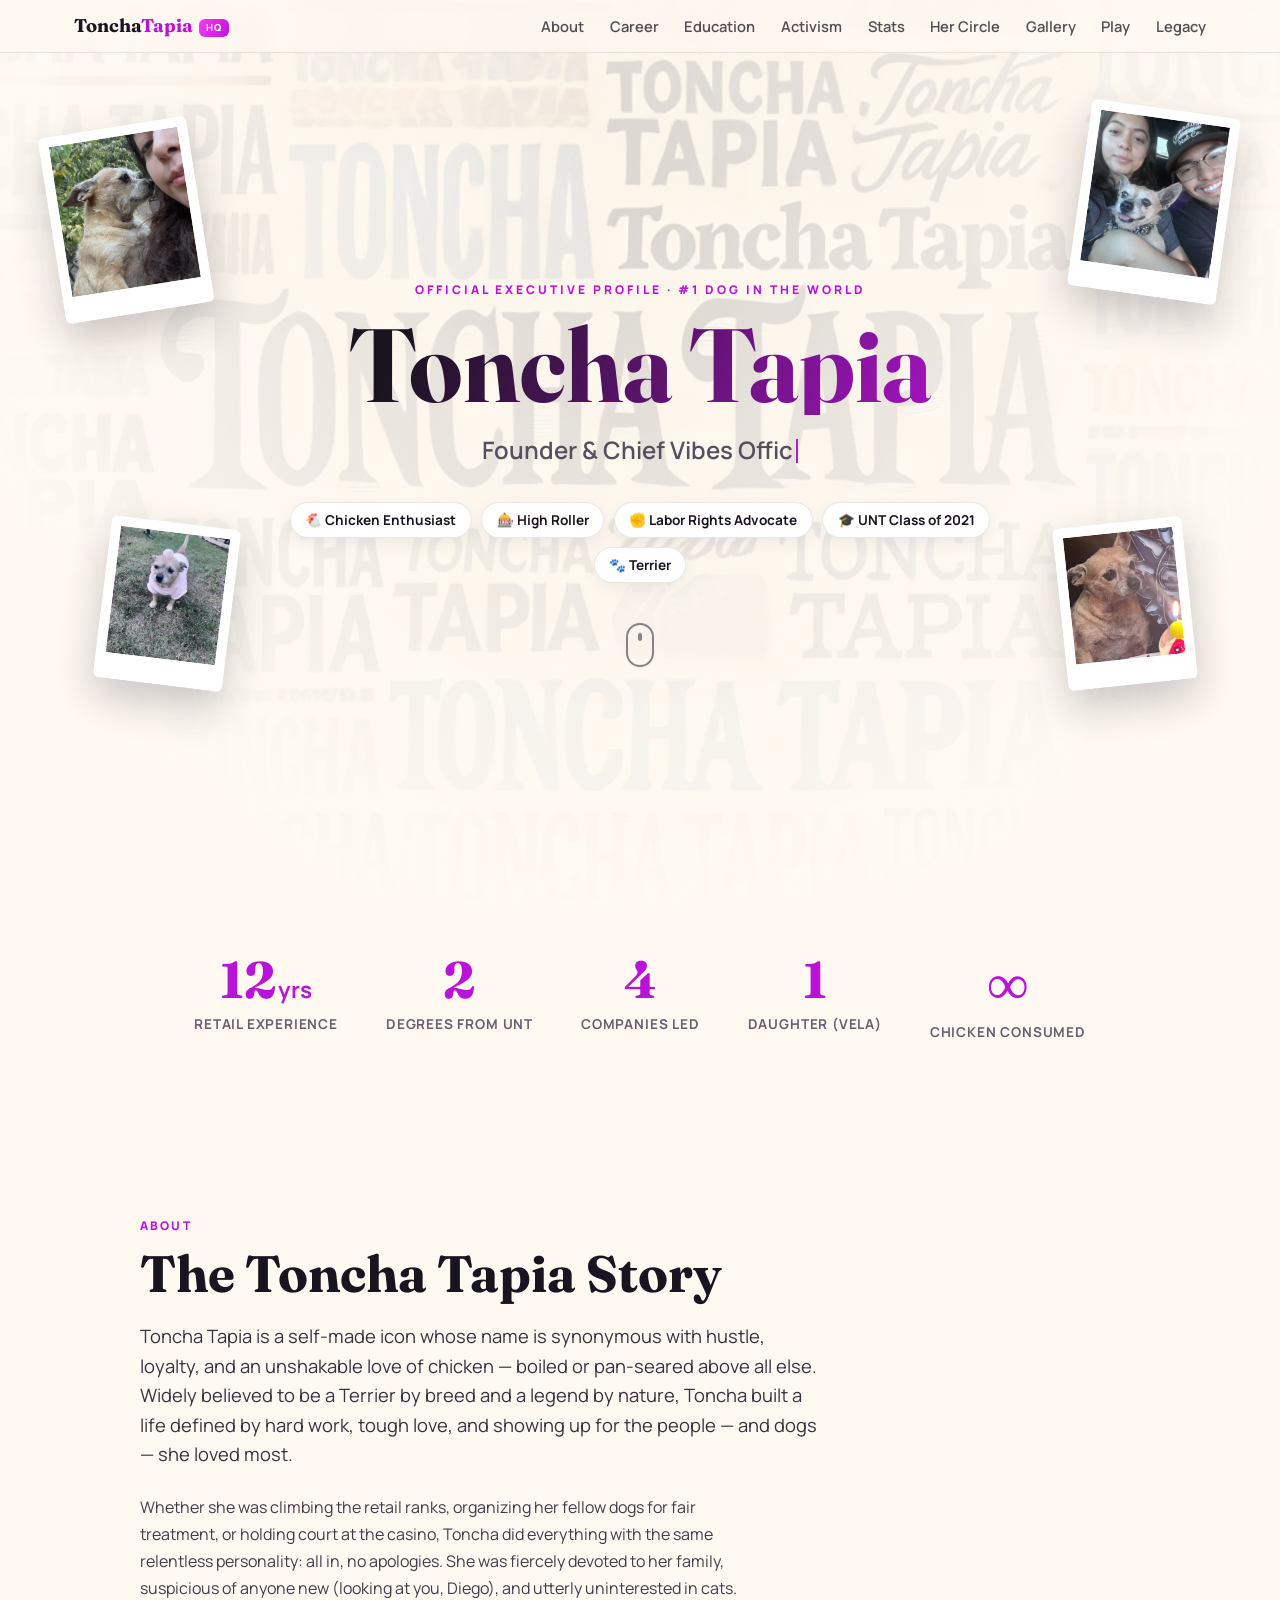
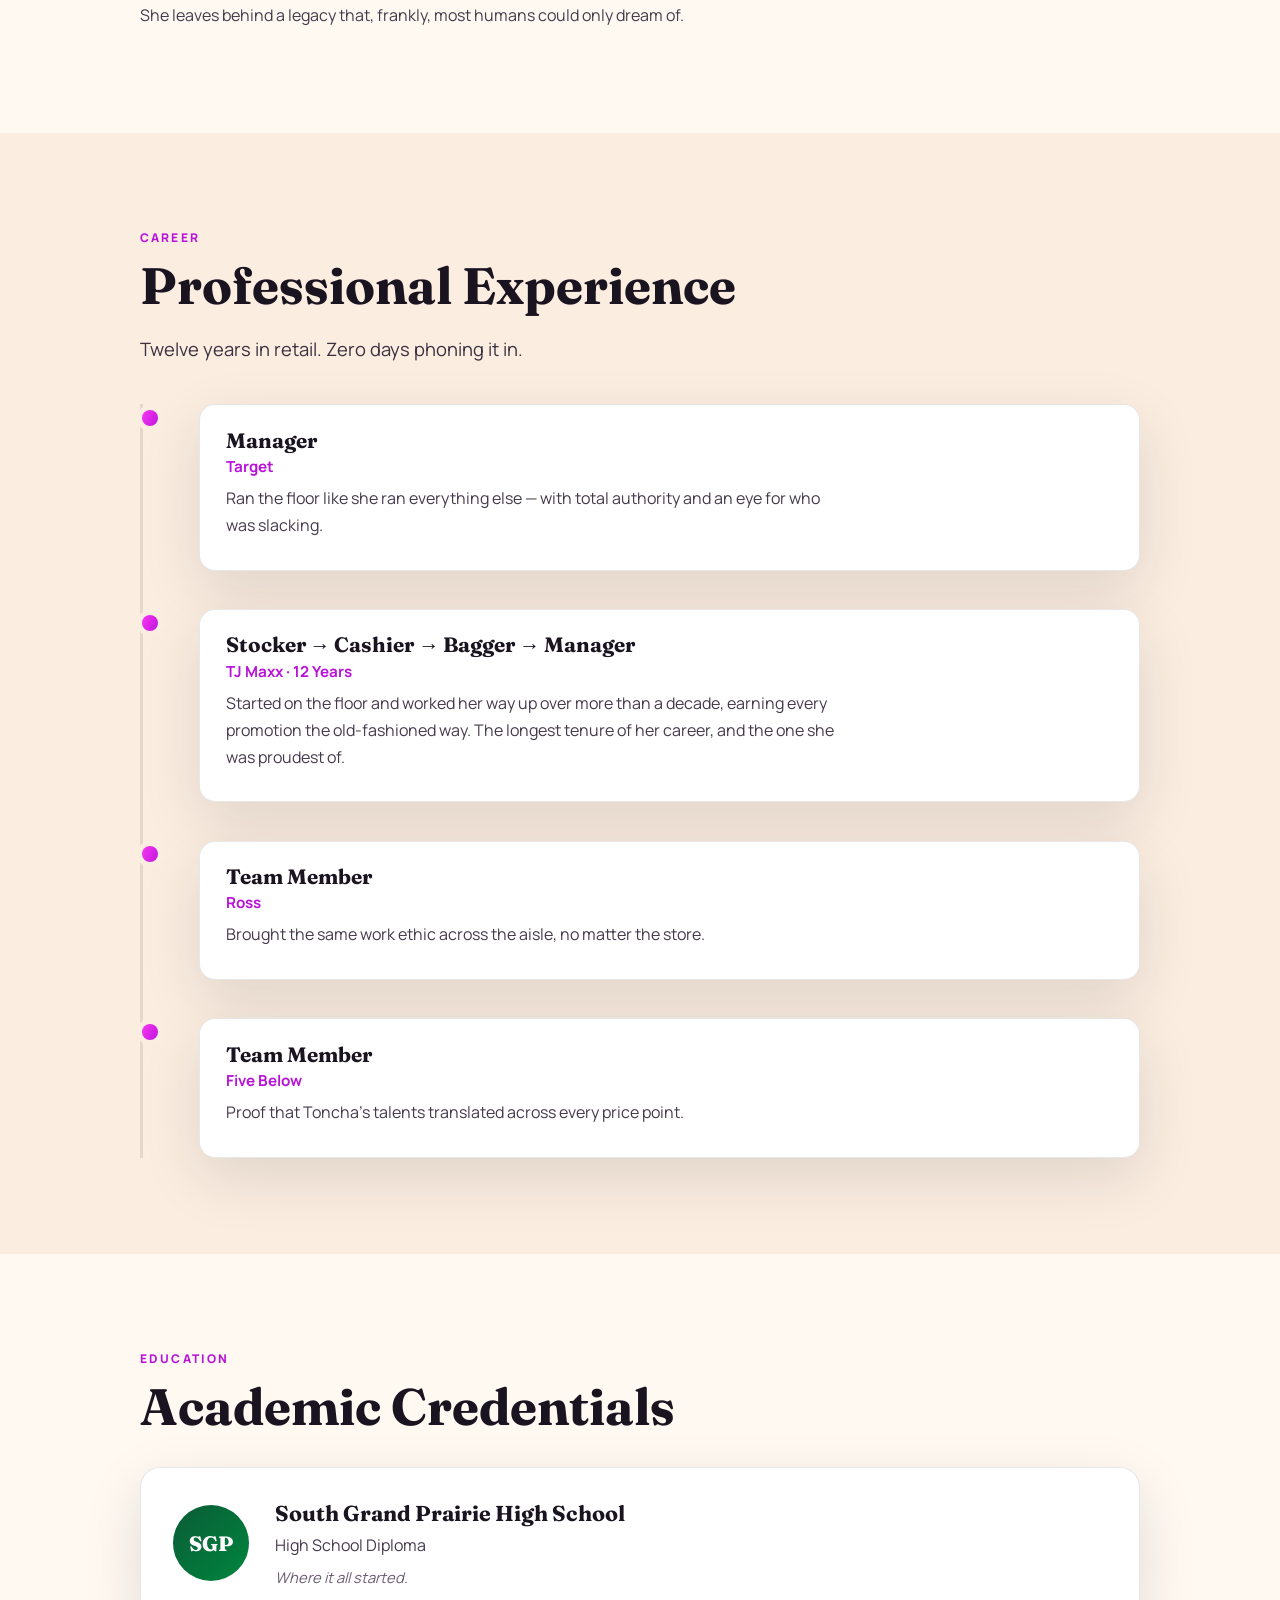
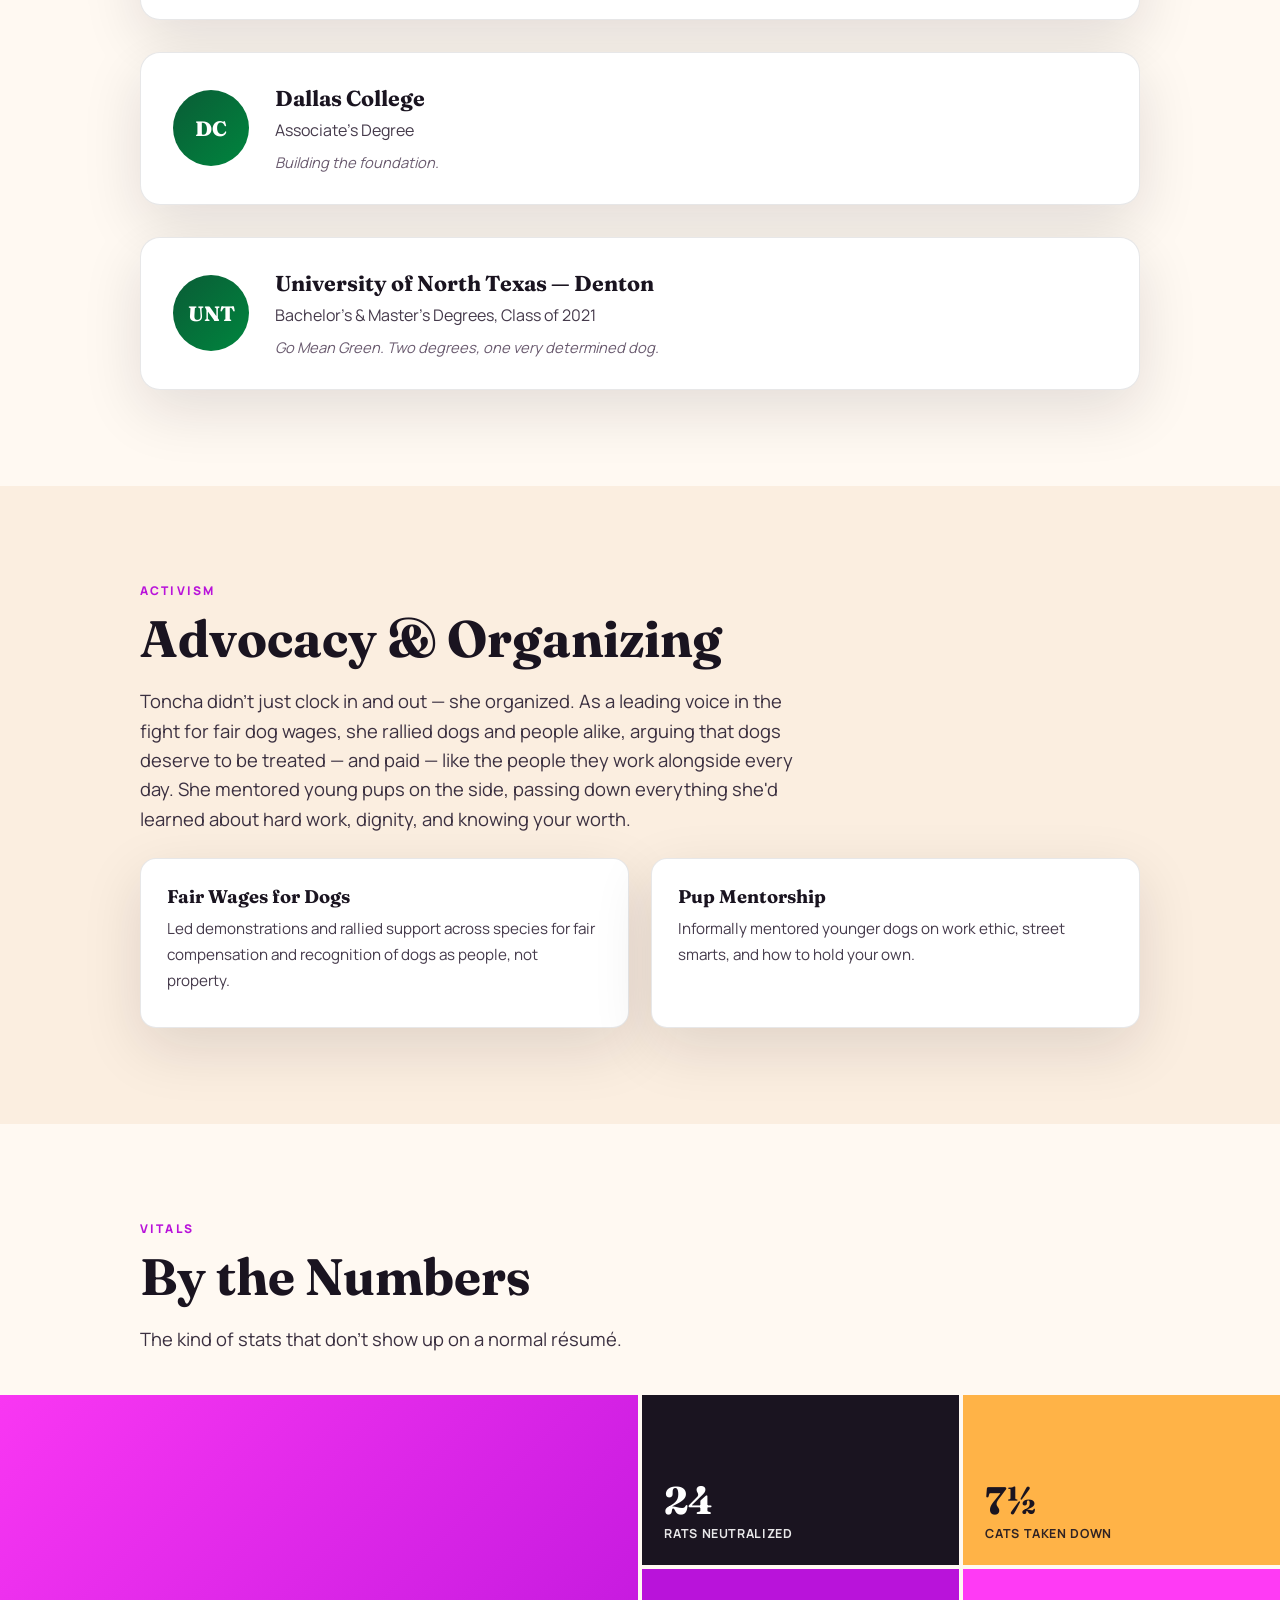
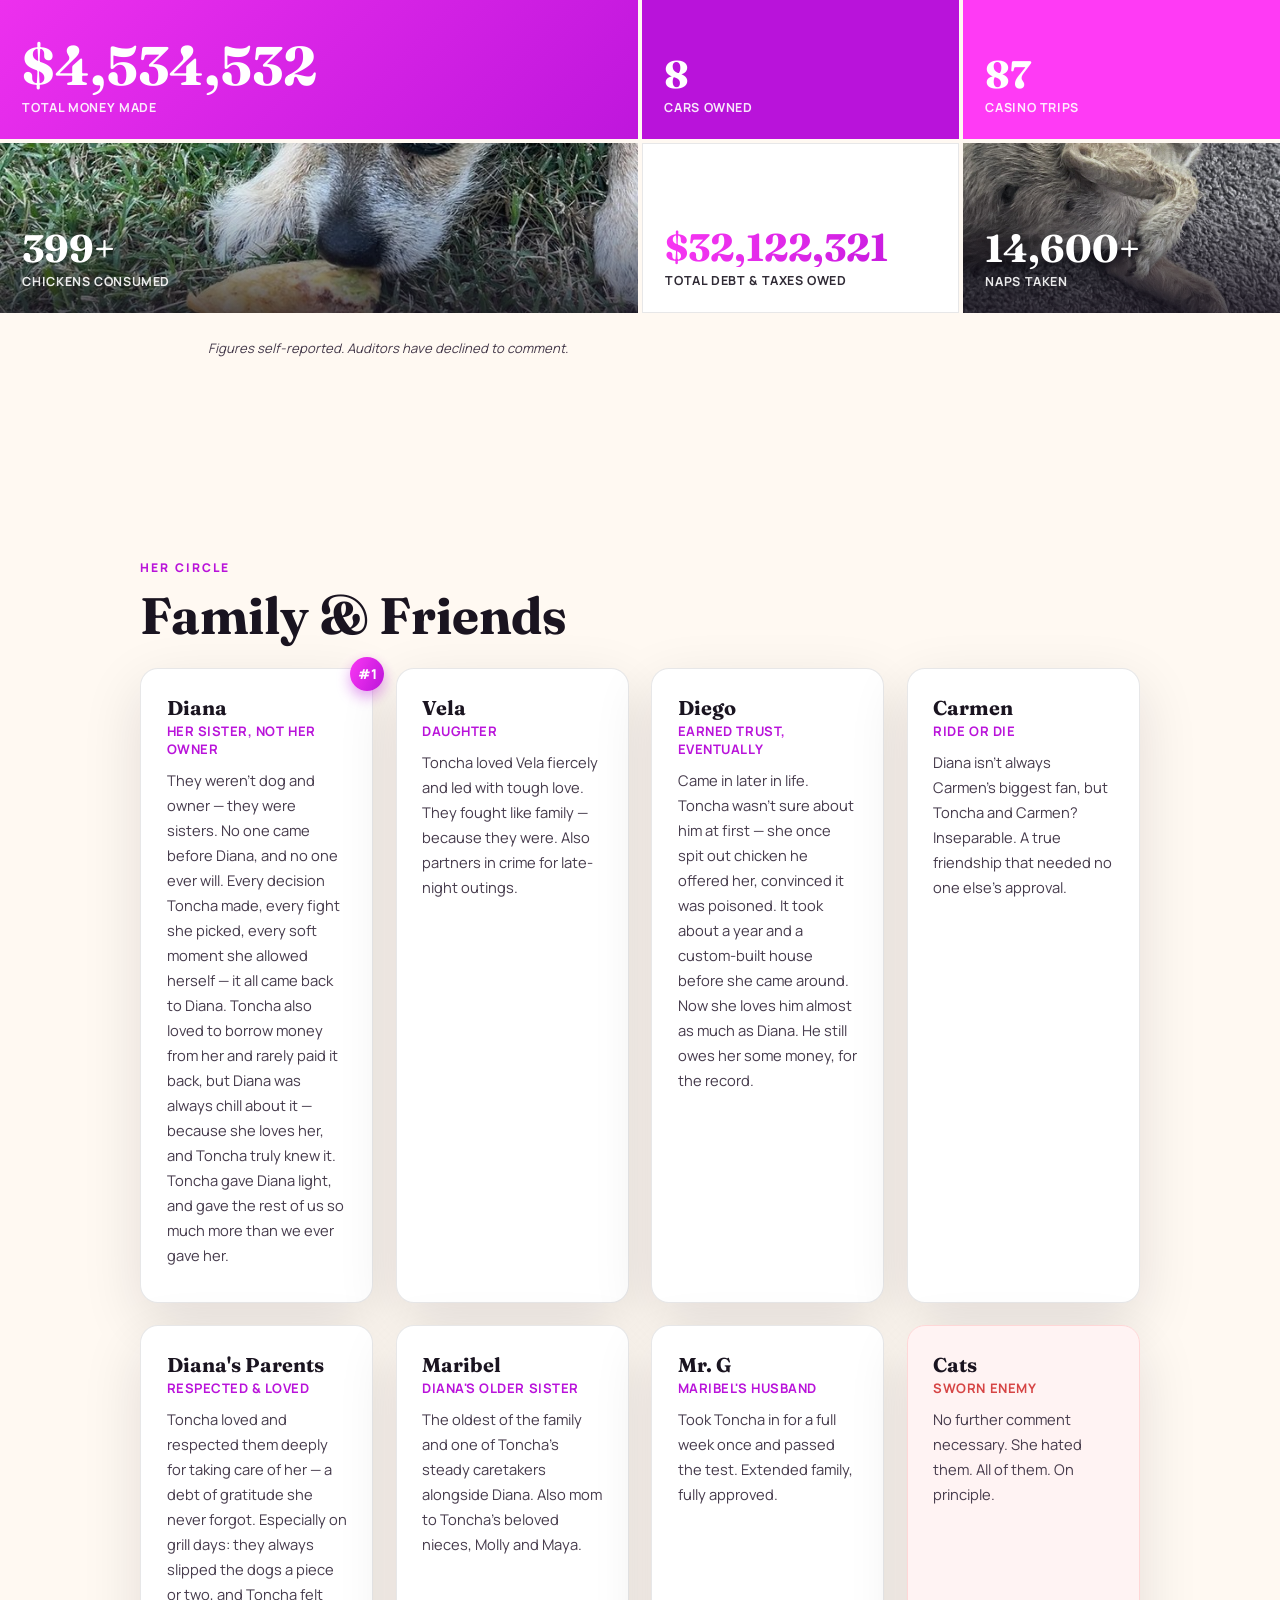
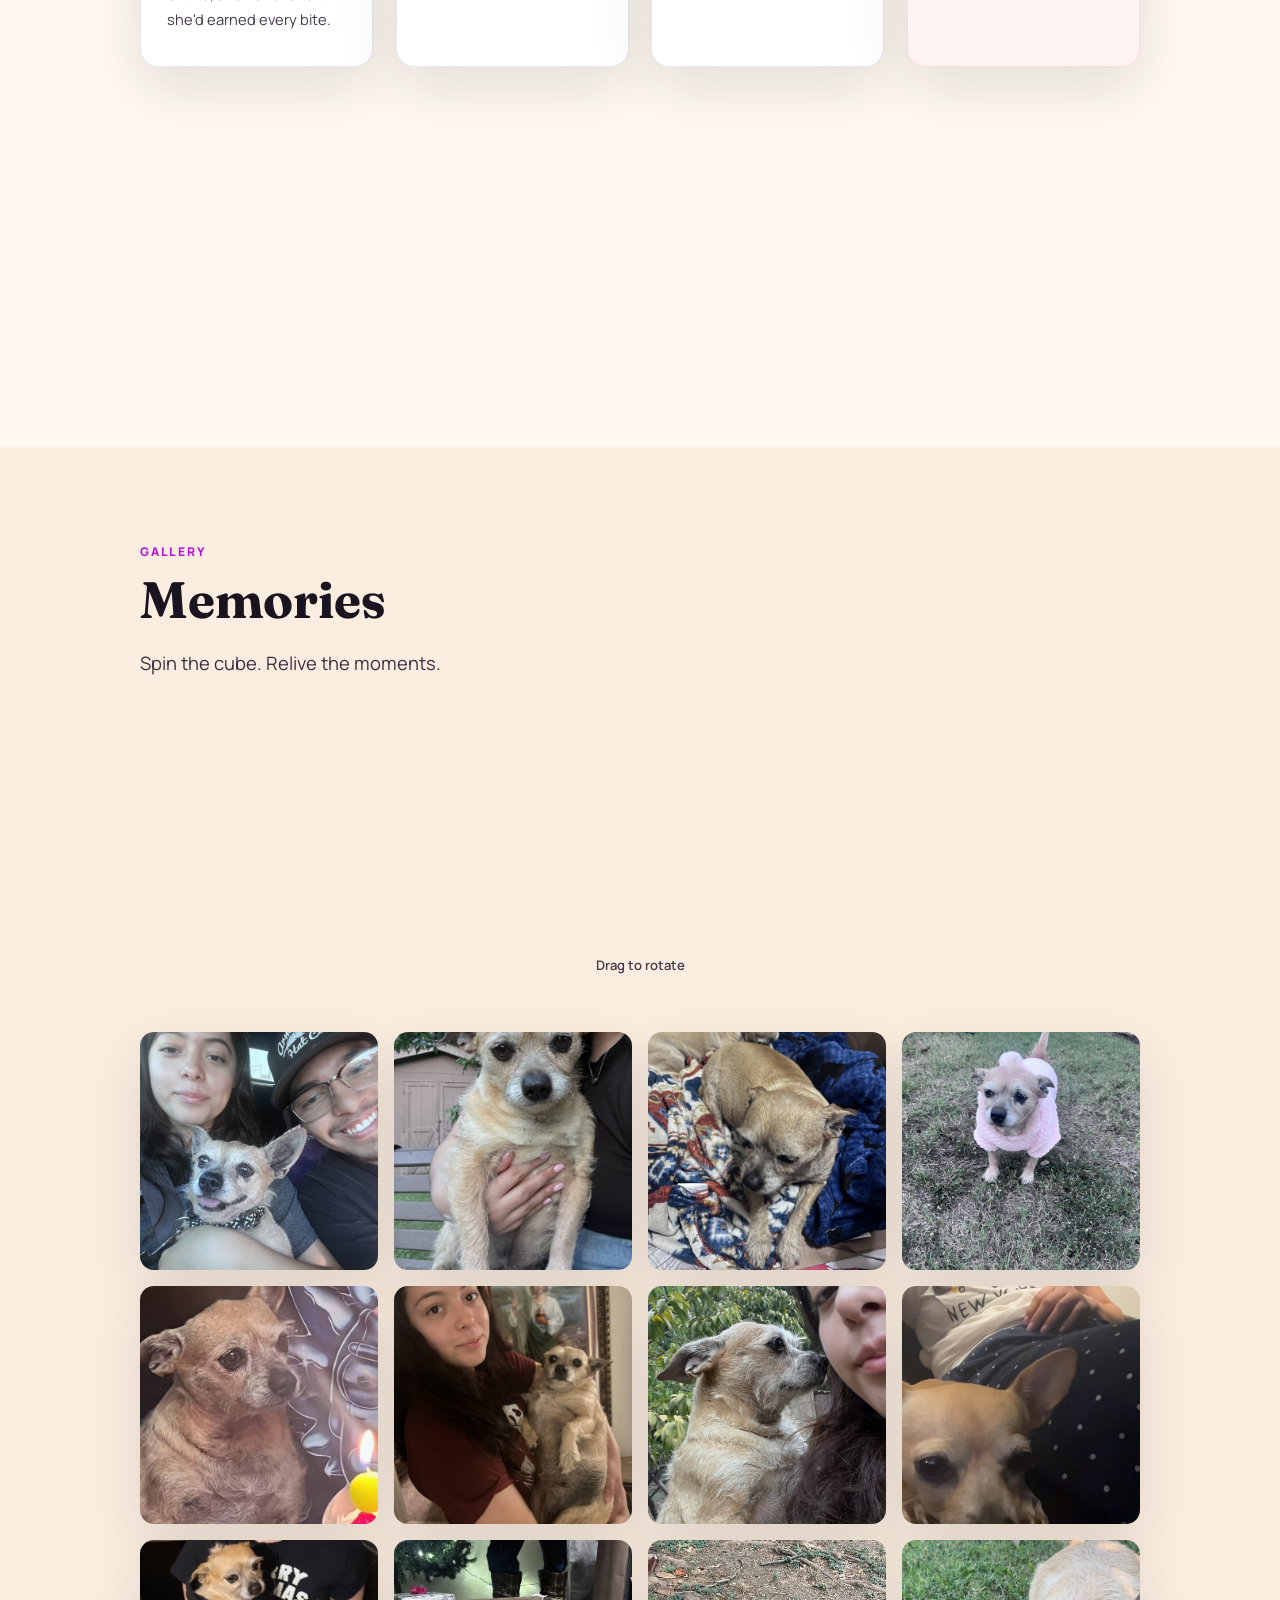
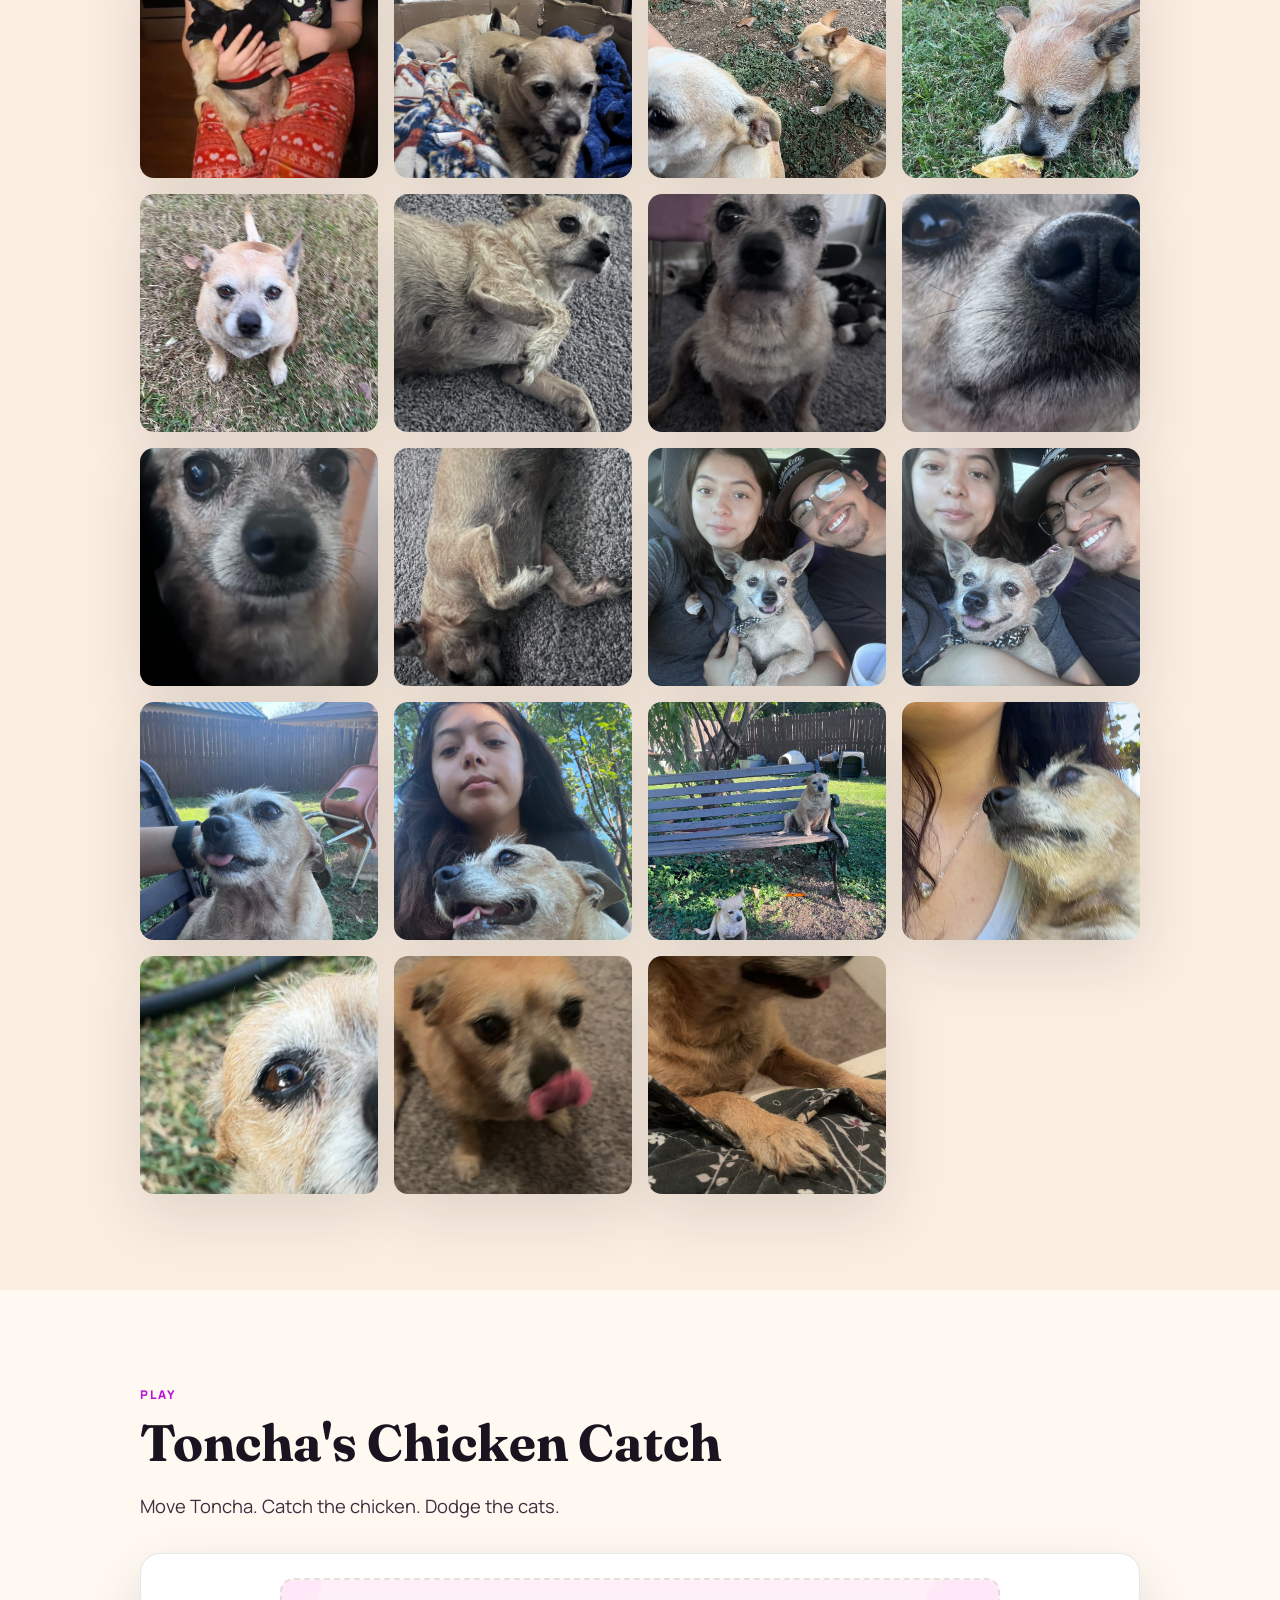
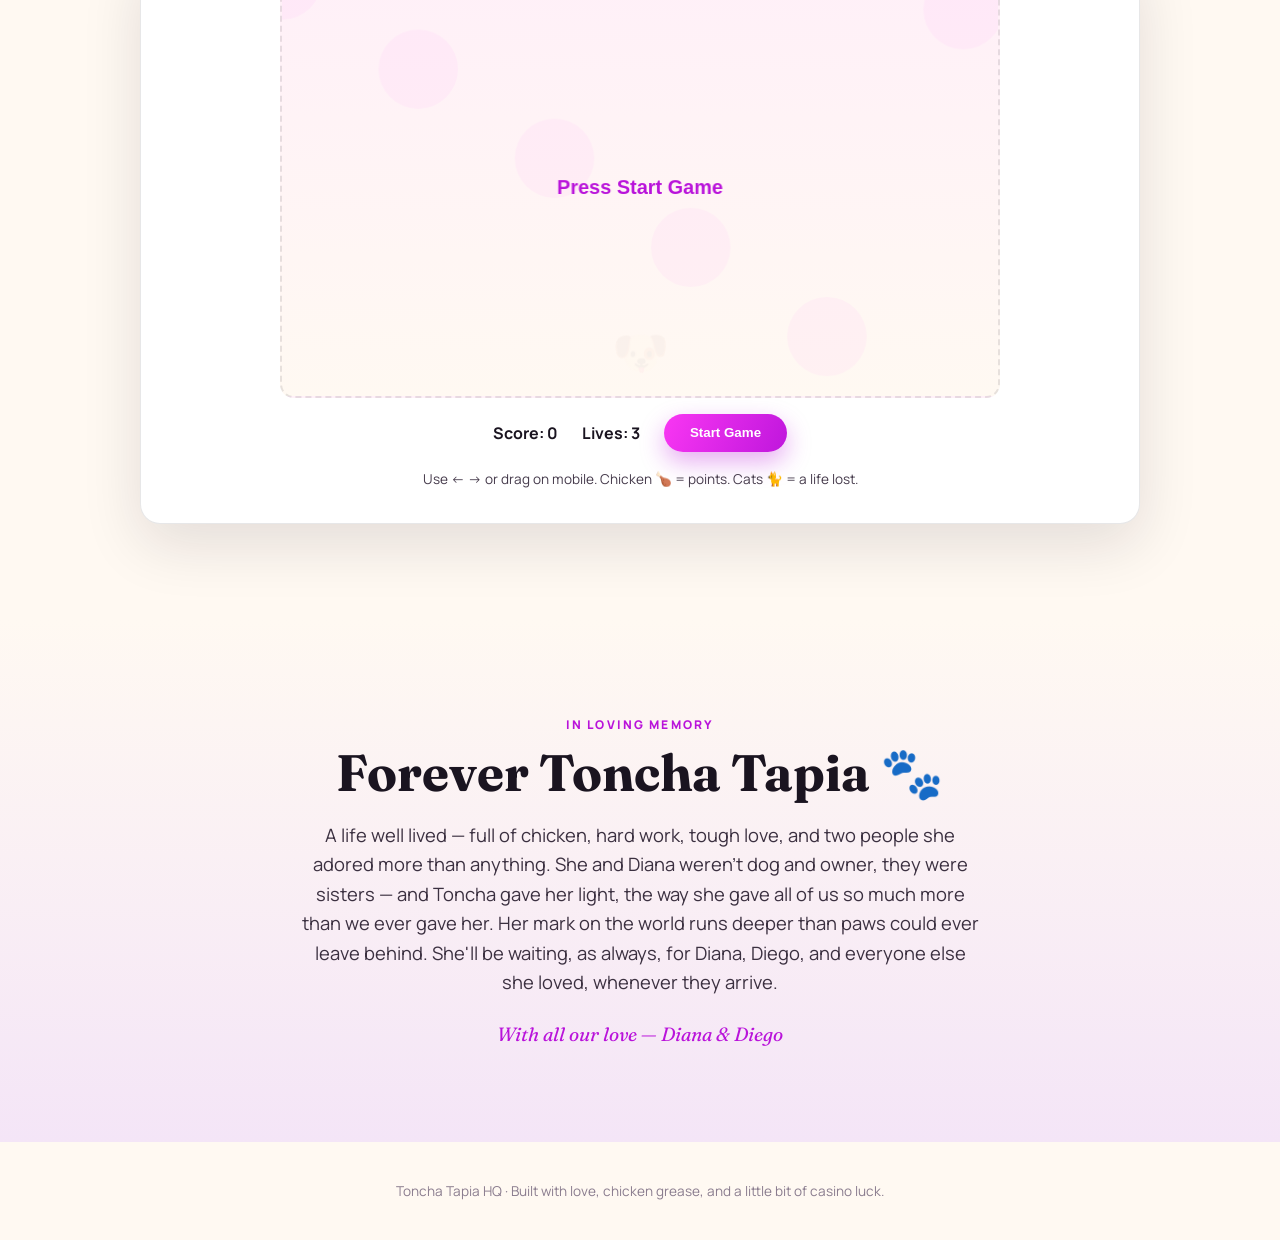
==== hq.html @ 22a9267c "Redesign stats as full-bleed bento grid with parallax photo tiles; fix reveal-on-scroll threshold ca" ====
<!DOCTYPE html>
<html lang="en">
<head>
  <meta charset="UTF-8">
  <meta name="viewport" content="width=device-width, initial-scale=1.0">
  <meta property="og:title" content="Toncha Tapia — Founder & Chief Vibes Officer" />
  <meta property="og:description" content="Terrier. Trailblazer. Twelve-year retail veteran. Two-time UNT graduate. The official Toncha Tapia HQ." />
  <meta property="og:image" content="assets/images/toncha-diana-backyard.jpg" />
  <meta property="og:type" content="website" />
  <title>Toncha Tapia | Official HQ</title>
  <link rel="preconnect" href="https://fonts.googleapis.com">
  <link rel="preconnect" href="https://fonts.gstatic.com" crossorigin>
  <link href="https://fonts.googleapis.com/css2?family=Rubik+Wet+Paint&family=Fraunces:ital,opsz,wght@0,9..144,400;0,9..144,600;0,9..144,700;1,9..144,500&family=Manrope:wght@400;500;600;700;800&display=swap" rel="stylesheet">
  <link rel="stylesheet" href="assets/css/hq.css?v=2">
</head>
<body>

  <div id="paw-field" aria-hidden="true"></div>

  <nav id="navbar">
    <div class="nav-inner">
      <a href="#hero" class="nav-brand">Toncha<span>Tapia</span><small>HQ</small></a>
      <button id="nav-toggle" aria-label="Toggle menu" aria-expanded="false">
        <span></span><span></span><span></span>
      </button>
      <ul id="nav-links">
        <li><a href="#about">About</a></li>
        <li><a href="#career">Career</a></li>
        <li><a href="#education">Education</a></li>
        <li><a href="#activism">Activism</a></li>
        <li><a href="#vitals">Stats</a></li>
        <li><a href="#circle">Her Circle</a></li>
        <li><a href="#gallery">Gallery</a></li>
        <li><a href="#play">Play</a></li>
        <li><a href="#legacy">Legacy</a></li>
      </ul>
    </div>
  </nav>

  <!-- HERO -->
  <header id="hero">
    <div class="hero-bg" style="background-image:url('assets/images/pattern-bg.webp')"></div>
    <div class="hero-photos" aria-hidden="true">
      <img class="hero-photo p1" src="assets/images/toncha-diana-kiss.jpg" alt="">
      <img class="hero-photo p2" src="assets/images/toncha-pink-sweater.jpg" alt="">
      <img class="hero-photo p3" src="assets/images/toncha-diego-diana-car2.jpg" alt="">
      <img class="hero-photo p4" src="assets/images/toncha-birthday-candle.jpg" alt="">
    </div>
    <div class="hero-content reveal">
      <p class="eyebrow">Official Executive Profile &middot; #1 Dog in the World</p>
      <h1 class="hero-name">Toncha Tapia</h1>
      <p class="hero-title" id="typewriter"></p>
      <div class="hero-tags">
        <span>🐔 Chicken Enthusiast</span>
        <span>🎰 High Roller</span>
        <span>✊ Labor Rights Advocate</span>
        <span>🎓 UNT Class of 2021</span>
        <span>🐾 Terrier</span>
      </div>
      <a href="#about" class="scroll-cue" aria-label="Scroll to learn more"><span></span></a>
    </div>
  </header>

  <!-- STATS -->
  <section id="stats">
    <div class="stat reveal">
      <span class="stat-num" data-target="12">0</span><span class="stat-suffix">yrs</span>
      <p>Retail Experience</p>
    </div>
    <div class="stat reveal">
      <span class="stat-num" data-target="2">0</span>
      <p>Degrees from UNT</p>
    </div>
    <div class="stat reveal">
      <span class="stat-num" data-target="4">0</span>
      <p>Companies Led</p>
    </div>
    <div class="stat reveal">
      <span class="stat-num" data-target="1">0</span>
      <p>Daughter (Vela)</p>
    </div>
    <div class="stat reveal">
      <span class="stat-num infinity">∞</span>
      <p>Chicken Consumed</p>
    </div>
  </section>

  <!-- ABOUT -->
  <section id="about" class="section">
    <div class="section-inner reveal">
      <p class="kicker">About</p>
      <h2>The Toncha Tapia Story</h2>
      <p class="lede">
        Toncha Tapia is a self-made icon whose name is synonymous with hustle, loyalty, and an unshakable
        love of chicken — boiled or pan-seared above all else. Widely believed to be a Terrier by breed and a legend by nature, Toncha
        built a life defined by hard work, tough love, and showing up for the people — and dogs — she loved most.
      </p>
      <p>
        Whether she was climbing the retail ranks, organizing her fellow dogs for fair treatment, or holding
        court at the casino, Toncha did everything with the same relentless personality: all in, no apologies.
        She was fiercely devoted to her family, suspicious of anyone new (looking at you, Diego), and utterly
        uninterested in cats. She leaves behind a legacy that, frankly, most humans could only dream of.
      </p>
    </div>
  </section>

  <!-- CAREER -->
  <section id="career" class="section alt">
    <div class="section-inner reveal">
      <p class="kicker">Career</p>
      <h2>Professional Experience</h2>
      <p class="lede">Twelve years in retail. Zero days phoning it in.</p>

      <div class="timeline">
        <div class="timeline-item reveal">
          <div class="timeline-dot"></div>
          <div class="timeline-card">
            <h3>Manager</h3>
            <p class="role-company">Target</p>
            <p>Ran the floor like she ran everything else — with total authority and an eye for who was slacking.</p>
          </div>
        </div>
        <div class="timeline-item reveal">
          <div class="timeline-dot"></div>
          <div class="timeline-card">
            <h3>Stocker → Cashier → Bagger → Manager</h3>
            <p class="role-company">TJ Maxx · 12 Years</p>
            <p>Started on the floor and worked her way up over more than a decade, earning every promotion the
              old-fashioned way. The longest tenure of her career, and the one she was proudest of.</p>
          </div>
        </div>
        <div class="timeline-item reveal">
          <div class="timeline-dot"></div>
          <div class="timeline-card">
            <h3>Team Member</h3>
            <p class="role-company">Ross</p>
            <p>Brought the same work ethic across the aisle, no matter the store.</p>
          </div>
        </div>
        <div class="timeline-item reveal">
          <div class="timeline-dot"></div>
          <div class="timeline-card">
            <h3>Team Member</h3>
            <p class="role-company">Five Below</p>
            <p>Proof that Toncha's talents translated across every price point.</p>
          </div>
        </div>
      </div>
    </div>
  </section>

  <!-- EDUCATION -->
  <section id="education" class="section">
    <div class="section-inner reveal">
      <p class="kicker">Education</p>
      <h2>Academic Credentials</h2>
      <div class="edu-card">
        <div class="edu-logo">SGP</div>
        <div>
          <h3>South Grand Prairie High School</h3>
          <p>High School Diploma</p>
          <p class="edu-note">Where it all started.</p>
        </div>
      </div>
      <div class="edu-card">
        <div class="edu-logo">DC</div>
        <div>
          <h3>Dallas College</h3>
          <p>Associate's Degree</p>
          <p class="edu-note">Building the foundation.</p>
        </div>
      </div>
      <div class="edu-card">
        <div class="edu-logo">UNT</div>
        <div>
          <h3>University of North Texas — Denton</h3>
          <p>Bachelor's &amp; Master's Degrees, Class of 2021</p>
          <p class="edu-note">Go Mean Green. Two degrees, one very determined dog.</p>
        </div>
      </div>
    </div>
  </section>

  <!-- ACTIVISM -->
  <section id="activism" class="section alt">
    <div class="section-inner reveal">
      <p class="kicker">Activism</p>
      <h2>Advocacy &amp; Organizing</h2>
      <p class="lede">
        Toncha didn't just clock in and out — she organized. As a leading voice in the fight for fair dog
        wages, she rallied dogs and people alike, arguing that dogs deserve to be treated — and paid — like
        the people they work alongside every day. She mentored young pups on the side, passing down everything
        she'd learned about hard work, dignity, and knowing your worth.
      </p>
      <div class="activism-grid">
        <div class="activism-card">
          <h3>Fair Wages for Dogs</h3>
          <p>Led demonstrations and rallied support across species for fair compensation and recognition of dogs as people, not property.</p>
        </div>
        <div class="activism-card">
          <h3>Pup Mentorship</h3>
          <p>Informally mentored younger dogs on work ethic, street smarts, and how to hold your own.</p>
        </div>
      </div>
    </div>
  </section>

  <!-- BY THE NUMBERS -->
  <section id="vitals" class="section vitals-section">
    <div class="section-inner reveal">
      <p class="kicker">Vitals</p>
      <h2>By the Numbers</h2>
      <p class="lede">The kind of stats that don't show up on a normal résumé.</p>
    </div>

    <div class="vitals-bento full-bleed">
      <div class="vitals-tile t-money reveal">
        <span class="vitals-num">$4,534,532</span>
        <p class="vitals-label">Total Money Made</p>
      </div>
      <div class="vitals-tile t-rats reveal">
        <span class="vitals-num">24</span>
        <p class="vitals-label">Rats Neutralized</p>
      </div>
      <div class="vitals-tile t-cats reveal">
        <span class="vitals-num">7&frac12;</span>
        <p class="vitals-label">Cats Taken Down</p>
      </div>
      <div class="vitals-tile t-cars reveal">
        <span class="vitals-num">8</span>
        <p class="vitals-label">Cars Owned</p>
      </div>
      <div class="vitals-tile t-casino reveal">
        <span class="vitals-num">87</span>
        <p class="vitals-label">Casino Trips</p>
      </div>
      <div class="vitals-tile t-chickens reveal parallax-tile" style="background-image:url('assets/images/toncha-snack-time.jpg')">
        <div class="parallax-scrim"></div>
        <span class="vitals-num">399+</span>
        <p class="vitals-label">Chickens Consumed</p>
      </div>
      <div class="vitals-tile t-debt reveal">
        <span class="vitals-num">$32,122,321</span>
        <p class="vitals-label">Total Debt &amp; Taxes Owed</p>
      </div>
      <div class="vitals-tile t-naps reveal parallax-tile" style="background-image:url('assets/images/toncha-belly-up.jpg')">
        <div class="parallax-scrim"></div>
        <span class="vitals-num">14,600+</span>
        <p class="vitals-label">Naps Taken</p>
      </div>
    </div>

    <div class="section-inner">
      <p class="vitals-disclaimer">Figures self-reported. Auditors have declined to comment.</p>
    </div>
  </section>

  <!-- HER CIRCLE -->
  <section id="circle" class="section">
    <div class="section-inner reveal">
      <p class="kicker">Her Circle</p>
      <h2>Family &amp; Friends</h2>
      <div class="people-grid">
        <div class="person-card reveal">
          <div class="person-badge">#1</div>
          <h3>Diana</h3>
          <p class="person-role">Her Sister, Not Her Owner</p>
          <p>They weren't dog and owner — they were sisters. No one came before Diana, and no one ever will. Every decision Toncha made, every fight she picked, every soft moment she allowed herself — it all came back to Diana. Toncha also loved to borrow money from her and rarely paid it back, but Diana was always chill about it — because she loves her, and Toncha truly knew it. Toncha gave Diana light, and gave the rest of us so much more than we ever gave her.</p>
        </div>
        <div class="person-card reveal">
          <h3>Vela</h3>
          <p class="person-role">Daughter</p>
          <p>Toncha loved Vela fiercely and led with tough love. They fought like family — because they were. Also partners in crime for late-night outings.</p>
        </div>
        <div class="person-card reveal">
          <h3>Diego</h3>
          <p class="person-role">Earned Trust, Eventually</p>
          <p>Came in later in life. Toncha wasn't sure about him at first — she once spit out chicken he offered her, convinced it was poisoned. It took about a year and a custom-built house before she came around. Now she loves him almost as much as Diana. He still owes her some money, for the record.</p>
        </div>
        <div class="person-card reveal">
          <h3>Carmen</h3>
          <p class="person-role">Ride or Die</p>
          <p>Diana isn't always Carmen's biggest fan, but Toncha and Carmen? Inseparable. A true friendship that needed no one else's approval.</p>
        </div>
        <div class="person-card reveal">
          <h3>Diana's Parents</h3>
          <p class="person-role">Respected &amp; Loved</p>
          <p>Toncha loved and respected them deeply for taking care of her — a debt of gratitude she never forgot. Especially on grill days: they always slipped the dogs a piece or two, and Toncha felt she'd earned every bite.</p>
        </div>
        <div class="person-card reveal">
          <h3>Maribel</h3>
          <p class="person-role">Diana's Older Sister</p>
          <p>The oldest of the family and one of Toncha's steady caretakers alongside Diana. Also mom to Toncha's beloved nieces, Molly and Maya.</p>
        </div>
        <div class="person-card reveal">
          <h3>Mr. G</h3>
          <p class="person-role">Maribel's Husband</p>
          <p>Took Toncha in for a full week once and passed the test. Extended family, fully approved.</p>
        </div>
        <div class="person-card reveal dislike">
          <h3>Cats</h3>
          <p class="person-role">Sworn Enemy</p>
          <p>No further comment necessary. She hated them. All of them. On principle.</p>
        </div>
      </div>

      <div class="fun-facts reveal">
        <h3>Off the Clock</h3>
        <ul>
          <li>🍗 Favorite food, without question: chicken — fried was fine, but boiled and pan-seared were true love.</li>
          <li>🔥 Prime real estate was by the grill. Diana's parents always slipped her a piece, and she never once turned it down.</li>
          <li>🎰 Loved the casino and never met a slot machine she didn't like.</li>
          <li>🌃 Known to sneak out at night with Vela and Carmen for the occasional club run.</li>
          <li>🐈 Hated cats. Truly, deeply, unwaveringly.</li>
        </ul>
      </div>
    </div>
  </section>

  <!-- GALLERY (3D cube + grid) -->
  <section id="gallery" class="section alt">
    <div class="section-inner reveal">
      <p class="kicker">Gallery</p>
      <h2>Memories</h2>
      <p class="lede">Spin the cube. Relive the moments.</p>

      <div class="cube-stage">
        <div class="cube-wrap">
          <div class="cube" id="photo-cube">
            <div class="cube-face front"><img src="assets/images/toncha-diego-diana-car2.jpg" alt="Toncha with Diego and Diana"></div>
            <div class="cube-face back"><img src="assets/images/toncha-diana-backyard.jpg" alt="Toncha with Diana"></div>
            <div class="cube-face right"><img src="assets/images/toncha-vela-christmas1.jpg" alt="Toncha with Vela"></div>
            <div class="cube-face left"><img src="assets/images/toncha-pink-sweater.jpg" alt="Toncha in her pink sweater"></div>
            <div class="cube-face top"><img src="assets/images/toncha-birthday-candle.jpg" alt="Toncha's birthday"></div>
            <div class="cube-face bottom"><img src="assets/images/toncha-family-portrait.jpg" alt="Toncha family portrait"></div>
          </div>
        </div>
        <p class="cube-hint">Drag to rotate</p>
      </div>

      <div class="gallery-grid" id="gallery-grid"></div>
    </div>
  </section>

  <!-- PLAY -->
  <section id="play" class="section">
    <div class="section-inner reveal">
      <p class="kicker">Play</p>
      <h2>Toncha's Chicken Catch</h2>
      <p class="lede">Move Toncha. Catch the chicken. Dodge the cats.</p>

      <div class="game-wrap">
        <canvas id="game-canvas" width="720" height="420"></canvas>
        <div class="game-hud">
          <div>Score: <span id="game-score">0</span></div>
          <div>Lives: <span id="game-lives">3</span></div>
          <button id="game-start">Start Game</button>
        </div>
        <p class="game-hint">Use ← → or drag on mobile. Chicken 🍗 = points. Cats 🐈 = a life lost.</p>
      </div>
    </div>
  </section>

  <!-- LEGACY -->
  <section id="legacy" class="section legacy">
    <div class="section-inner reveal">
      <p class="kicker">In Loving Memory</p>
      <h2>Forever Toncha Tapia 🐾</h2>
      <p class="lede">
        A life well lived — full of chicken, hard work, tough love, and two people she adored more than
        anything. She and Diana weren't dog and owner, they were sisters — and Toncha gave her light,
        the way she gave all of us so much more than we ever gave her. Her mark on the world runs deeper
        than paws could ever leave behind. She'll be waiting, as always, for Diana, Diego, and everyone
        else she loved, whenever they arrive.
      </p>
      <p class="signoff">With all our love — Diana &amp; Diego</p>
    </div>
  </section>

  <footer>
    <p>Toncha Tapia HQ &middot; Built with love, chicken grease, and a little bit of casino luck.</p>
  </footer>

  <div id="fact-toast" class="fact-toast" aria-live="polite">
    <button id="fact-close" class="fact-close" aria-label="Dismiss">&times;</button>
    <img id="fact-img" src="" alt="">
    <div class="fact-body">
      <p class="fact-label">Toncha Fact</p>
      <p id="fact-text"></p>
    </div>
  </div>

  <script src="assets/js/hq.js?v=2"></script>
  <script src="assets/js/toncha-game.js?v=2"></script>
</body>
</html>
---- assets/css/hq.css ----
:root {
  --ink: #1a1420;
  --paper: #fff9f2;
  --paper-alt: #fbeee0;
  --accent: #ff3af5;
  --accent-2: #b913da;
  --accent-3: #ffb347;
  --gold: #d99a2b;
  --line: rgba(26, 20, 32, 0.1);
  --shadow: 0 20px 60px rgba(26, 20, 32, 0.12);
  --serif: "Fraunces", Georgia, serif;
  --sans: "Manrope", system-ui, sans-serif;
  --wet: "Rubik Wet Paint", system-ui;
}

* { margin: 0; padding: 0; box-sizing: border-box; }

html { scroll-behavior: smooth; }

body {
  font-family: var(--sans);
  color: var(--ink);
  background: var(--paper);
  overflow-x: hidden;
}

img { max-width: 100%; display: block; }

a { color: inherit; text-decoration: none; }

.kicker {
  font-family: var(--sans);
  font-weight: 800;
  letter-spacing: 0.18em;
  text-transform: uppercase;
  font-size: 0.75rem;
  color: var(--accent-2);
  margin-bottom: 0.75rem;
}

h2 {
  font-family: var(--serif);
  font-size: clamp(2rem, 4vw, 3.2rem);
  font-weight: 700;
  margin-bottom: 1.25rem;
  line-height: 1.1;
}

.lede {
  font-size: 1.15rem;
  max-width: 62ch;
  line-height: 1.6;
  margin-bottom: 1.5rem;
  color: #3b3040;
}

.section p:not(.lede):not(.kicker):not(.eyebrow):not(.role-company):not(.person-role):not(.edu-note):not(.signoff):not(.vitals-label) {
  max-width: 62ch;
  line-height: 1.7;
  color: #453a4b;
  margin-bottom: 0.5rem;
}

/* ---------- floating paw background ---------- */
#paw-field {
  position: fixed;
  inset: 0;
  pointer-events: none;
  z-index: 0;
  overflow: hidden;
}
#paw-field .paw {
  position: absolute;
  font-size: 1.6rem;
  opacity: 0.08;
  animation: floatUp linear infinite;
  will-change: transform;
}
@keyframes floatUp {
  from { transform: translateY(110vh) rotate(0deg); }
  to { transform: translateY(-10vh) rotate(360deg); }
}

/* ---------- nav ---------- */
#navbar {
  position: fixed;
  top: 0; left: 0; right: 0;
  z-index: 100;
  backdrop-filter: blur(10px);
  background: rgba(255, 249, 242, 0.75);
  border-bottom: 1px solid var(--line);
  transition: box-shadow 0.3s ease;
}
.nav-inner {
  max-width: 1180px;
  margin: 0 auto;
  padding: 0.9rem 1.5rem;
  display: flex;
  align-items: center;
  justify-content: space-between;
}
.nav-brand {
  font-family: var(--serif);
  font-weight: 700;
  font-size: 1.15rem;
}
.nav-brand span { color: var(--accent-2); }
.nav-brand small {
  font-family: var(--sans);
  font-weight: 800;
  font-size: 0.6rem;
  letter-spacing: 0.15em;
  margin-left: 0.4rem;
  background: linear-gradient(115deg, var(--accent) -10%, var(--accent-2) 110%);
  color: white;
  padding: 0.15rem 0.4rem;
  border-radius: 6px;
  vertical-align: middle;
}
#nav-links {
  list-style: none;
  display: flex;
  gap: 1.6rem;
  font-weight: 600;
  font-size: 0.92rem;
}
#nav-links a { opacity: 0.75; transition: opacity 0.2s ease, color 0.2s ease; }
#nav-links a:hover { opacity: 1; color: var(--accent-2); }
#nav-toggle {
  display: none;
  flex-direction: column;
  gap: 5px;
  background: none;
  border: none;
  cursor: pointer;
  padding: 0.4rem;
}
#nav-toggle span {
  width: 22px; height: 2px;
  background: var(--ink);
  border-radius: 2px;
}

/* ---------- hero ---------- */
#hero {
  position: relative;
  min-height: 100vh;
  display: flex;
  align-items: center;
  justify-content: center;
  text-align: center;
  overflow: hidden;
  padding: 6rem 1.5rem 3rem;
}
.hero-bg {
  position: absolute;
  inset: 0;
  background-size: cover;
  background-position: center;
  opacity: 0.16;
  filter: saturate(1.3);
  transform: scale(1.05);
}
#hero::after {
  content: "";
  position: absolute;
  inset: 0;
  background: radial-gradient(ellipse at 50% 20%, rgba(255,255,255,0) 0%, var(--paper) 78%);
}
.hero-content {
  position: relative;
  z-index: 1;
  max-width: 780px;
}

/* ---------- hero photos ---------- */
.hero-photos {
  position: absolute;
  inset: 0;
  z-index: 1;
  pointer-events: none;
}
.hero-photo {
  position: absolute;
  width: 150px;
  aspect-ratio: 4 / 5;
  object-fit: cover;
  background: white;
  padding: 10px 10px 26px;
  border-radius: 6px;
  box-shadow: 0 18px 40px rgba(26,20,32,0.22);
  animation: photoBob 7s ease-in-out infinite;
}
.hero-photo.p1 { top: 14%; left: 4%; transform: rotate(-9deg); animation-delay: 0s; }
.hero-photo.p2 { top: 58%; left: 8%; transform: rotate(7deg); width: 130px; animation-delay: 1.2s; }
.hero-photo.p3 { top: 12%; right: 4%; transform: rotate(8deg); animation-delay: 0.6s; }
.hero-photo.p4 { top: 58%; right: 7%; transform: rotate(-6deg); width: 130px; animation-delay: 1.8s; }
@keyframes photoBob {
  0%, 100% { translate: 0 0; }
  50% { translate: 0 -14px; }
}
@media (max-width: 1100px) {
  .hero-photos { display: none; }
  .hero-photo { display: none; }
}
.eyebrow {
  font-weight: 800;
  letter-spacing: 0.25em;
  text-transform: uppercase;
  font-size: 0.75rem;
  color: var(--accent-2);
  margin-bottom: 1rem;
}
.hero-name {
  font-family: var(--serif);
  font-weight: 700;
  font-size: clamp(3rem, 9vw, 6.5rem);
  line-height: 0.98;
  background: linear-gradient(115deg, var(--ink) 20%, var(--accent-2) 100%);
  -webkit-background-clip: text;
  background-clip: text;
  color: transparent;
}
.hero-title {
  font-size: clamp(1.1rem, 2.4vw, 1.5rem);
  font-weight: 600;
  color: #5a4d5f;
  margin: 1.1rem 0 1.6rem;
  min-height: 1.8em;
}
.hero-title::after {
  content: "";
  display: inline-block;
  width: 2px;
  height: 1em;
  background: var(--accent-2);
  margin-left: 3px;
  animation: blink 0.9s steps(1) infinite;
  vertical-align: -0.15em;
}
@keyframes blink { 50% { opacity: 0; } }

.hero-tags {
  display: flex;
  flex-wrap: wrap;
  gap: 0.6rem;
  justify-content: center;
  margin-bottom: 2.5rem;
}
.hero-tags span {
  font-size: 0.85rem;
  font-weight: 700;
  background: white;
  border: 1px solid var(--line);
  padding: 0.5rem 0.9rem;
  border-radius: 999px;
  box-shadow: 0 6px 16px rgba(26,20,32,0.06);
  animation: tagPop 0.6s ease backwards;
}
.hero-tags span:nth-child(1) { animation-delay: 0.1s; }
.hero-tags span:nth-child(2) { animation-delay: 0.2s; }
.hero-tags span:nth-child(3) { animation-delay: 0.3s; }
.hero-tags span:nth-child(4) { animation-delay: 0.4s; }
.hero-tags span:nth-child(5) { animation-delay: 0.5s; }
@keyframes tagPop {
  from { opacity: 0; transform: translateY(10px) scale(0.9); }
  to { opacity: 1; transform: translateY(0) scale(1); }
}

.scroll-cue {
  display: inline-flex;
  width: 28px; height: 44px;
  border: 2px solid var(--ink);
  border-radius: 20px;
  align-items: flex-start;
  justify-content: center;
  padding-top: 8px;
  opacity: 0.5;
}
.scroll-cue span {
  width: 4px; height: 8px;
  background: var(--ink);
  border-radius: 3px;
  animation: scrollDot 1.6s ease infinite;
}
@keyframes scrollDot {
  0% { transform: translateY(0); opacity: 1; }
  100% { transform: translateY(14px); opacity: 0; }
}

/* ---------- stats ---------- */
#stats {
  position: relative;
  z-index: 1;
  display: flex;
  flex-wrap: wrap;
  justify-content: center;
  gap: 2.5rem 3rem;
  padding: 3rem 1.5rem 5rem;
  max-width: 1100px;
  margin: 0 auto;
}
.stat { text-align: center; }
.stat-num {
  font-family: var(--serif);
  font-size: clamp(2.2rem, 5vw, 3.2rem);
  font-weight: 700;
  color: var(--accent-2);
}
.stat-suffix { font-size: 1.4rem; font-weight: 700; color: var(--accent-2); margin-left: 2px; }
.stat p { font-size: 0.85rem; font-weight: 700; text-transform: uppercase; letter-spacing: 0.06em; color: #6b5c70; margin-top: 0.25rem; }
.stat-num.infinity { font-size: clamp(2.6rem, 6vw, 3.6rem); }

/* ---------- sections ---------- */
.section {
  position: relative;
  z-index: 1;
  padding: 6rem 1.5rem;
}
.section.alt { background: var(--paper-alt); }
.section-inner { max-width: 1000px; margin: 0 auto; }

/* ---------- timeline ---------- */
.timeline {
  position: relative;
  margin-top: 2.5rem;
  padding-left: 2rem;
  border-left: 3px solid var(--line);
}
.timeline-item { position: relative; padding-bottom: 2.4rem; padding-left: 1.5rem; }
.timeline-item:last-child { padding-bottom: 0; }
.timeline-dot {
  position: absolute;
  left: -2.09rem;
  top: 0.35rem;
  width: 16px; height: 16px;
  border-radius: 50%;
  background: linear-gradient(115deg, var(--accent) -10%, var(--accent-2) 110%);
  box-shadow: 0 0 0 5px var(--paper);
}
.section.alt .timeline-dot { box-shadow: 0 0 0 5px var(--paper-alt); }
.timeline-card {
  background: white;
  border: 1px solid var(--line);
  border-radius: 16px;
  padding: 1.4rem 1.6rem;
  box-shadow: var(--shadow);
  transition: transform 0.25s ease, box-shadow 0.25s ease;
}
.timeline-card:hover { transform: translateY(-4px); box-shadow: 0 24px 50px rgba(26,20,32,0.16); }
.timeline-card h3 { font-family: var(--serif); font-size: 1.3rem; margin-bottom: 0.2rem; }
.role-company { font-weight: 700; color: var(--accent-2); margin-bottom: 0.5rem; font-size: 0.95rem; }

/* ---------- education ---------- */
.edu-card {
  display: flex;
  align-items: center;
  gap: 1.6rem;
  background: white;
  border: 1px solid var(--line);
  border-radius: 20px;
  padding: 2rem;
  box-shadow: var(--shadow);
  margin-top: 2rem;
}
.edu-logo {
  flex-shrink: 0;
  width: 76px; height: 76px;
  border-radius: 50%;
  background: linear-gradient(135deg, #0a5c36, #00853e);
  color: white;
  font-weight: 800;
  font-family: var(--serif);
  font-size: 1.3rem;
  display: flex;
  align-items: center;
  justify-content: center;
}
.edu-card h3 { font-family: var(--serif); font-size: 1.35rem; margin-bottom: 0.3rem; }
.edu-note { color: #6b5c70; font-style: italic; font-size: 0.92rem; }

/* ---------- activism ---------- */
.activism-grid {
  display: grid;
  grid-template-columns: repeat(auto-fit, minmax(240px, 1fr));
  gap: 1.4rem;
  margin-top: 1rem;
}
.activism-card {
  background: white;
  border-radius: 16px;
  padding: 1.6rem;
  border: 1px solid var(--line);
  box-shadow: var(--shadow);
}
.activism-card h3 { font-family: var(--serif); margin-bottom: 0.5rem; font-size: 1.15rem; }
.activism-card p { color: #453a4b; line-height: 1.6; font-size: 0.95rem; }

/* ---------- vitals bento ---------- */
.vitals-section .section-inner:first-of-type { margin-bottom: 0; }
.full-bleed {
  width: 100vw;
  margin-left: calc(50% - 50vw);
  margin-right: calc(50% - 50vw);
}
.vitals-bento {
  display: grid;
  grid-template-columns: repeat(4, 1fr);
  grid-auto-rows: 170px;
  gap: 4px;
  margin-top: 2.5rem;
  background: var(--paper);
}
.vitals-tile {
  position: relative;
  display: flex;
  flex-direction: column;
  justify-content: flex-end;
  padding: 1.4rem;
  overflow: hidden;
  color: white;
  background-size: cover;
  background-position: center;
  transition: transform 0.35s ease, filter 0.35s ease;
}
.vitals-tile:hover { transform: scale(1.015); filter: brightness(1.05); z-index: 2; }
.vitals-tile .vitals-num {
  display: block;
  font-family: var(--serif);
  font-weight: 700;
  font-size: clamp(1.5rem, 3.4vw, 2.4rem);
  line-height: 1;
  margin-bottom: 0.35rem;
  color: inherit;
}
.vitals-tile .vitals-label {
  font-size: 0.78rem;
  font-weight: 700;
  text-transform: uppercase;
  letter-spacing: 0.05em;
  color: inherit;
  opacity: 0.9;
}
.parallax-scrim {
  position: absolute;
  inset: 0;
  background: linear-gradient(180deg, rgba(26,20,32,0.05) 30%, rgba(26,20,32,0.75) 100%);
  z-index: 0;
}
.parallax-tile .vitals-num,
.parallax-tile .vitals-label { position: relative; z-index: 1; }

.t-money {
  background: linear-gradient(135deg, var(--accent) -10%, var(--accent-2) 110%);
  grid-column: 1 / 3;
  grid-row: 1 / 3;
}
.t-money .vitals-num { font-size: clamp(2rem, 5vw, 3.4rem); }
.t-rats { background: var(--ink); grid-column: 3 / 4; grid-row: 1 / 2; }
.t-cats { background: var(--accent-3); color: var(--ink); grid-column: 4 / 5; grid-row: 1 / 2; }
.t-cars { background: var(--accent-2); grid-column: 3 / 4; grid-row: 2 / 3; }
.t-casino { background: var(--accent); grid-column: 4 / 5; grid-row: 2 / 3; }
.t-chickens { grid-column: 1 / 3; grid-row: 3 / 4; }
.t-debt {
  background: white;
  color: var(--ink);
  border: 1px solid var(--line);
  grid-column: 3 / 4;
  grid-row: 3 / 4;
}
.t-debt .vitals-num {
  background: linear-gradient(115deg, var(--accent) -10%, var(--accent-2) 110%);
  -webkit-background-clip: text;
  background-clip: text;
  color: transparent;
}
.t-naps { grid-column: 4 / 5; grid-row: 3 / 4; }

.vitals-bento .vitals-tile.reveal { transition-delay: calc(var(--tile-i, 0) * 0.08s); }
.t-money { --tile-i: 0; }
.t-rats { --tile-i: 1; }
.t-cats { --tile-i: 2; }
.t-cars { --tile-i: 3; }
.t-casino { --tile-i: 4; }
.t-chickens { --tile-i: 5; }
.t-debt { --tile-i: 6; }
.t-naps { --tile-i: 7; }

.vitals-disclaimer {
  margin-top: 1.5rem;
  font-size: 0.82rem;
  font-style: italic;
  color: #8a7c8e;
  text-align: center;
}

@media (max-width: 700px) {
  .vitals-bento { grid-template-columns: repeat(2, 1fr); grid-auto-rows: 150px; }
  .t-money { grid-column: 1 / 3; grid-row: 1 / 3; }
  .t-rats { grid-column: 1 / 2; grid-row: 3 / 4; }
  .t-cats { grid-column: 2 / 3; grid-row: 3 / 4; }
  .t-cars { grid-column: 1 / 2; grid-row: 4 / 5; }
  .t-casino { grid-column: 2 / 3; grid-row: 4 / 5; }
  .t-chickens { grid-column: 1 / 3; grid-row: 5 / 6; }
  .t-debt { grid-column: 1 / 2; grid-row: 6 / 7; }
  .t-naps { grid-column: 2 / 3; grid-row: 6 / 7; }
}

/* ---------- people ---------- */
.people-grid {
  display: grid;
  grid-template-columns: repeat(auto-fit, minmax(230px, 1fr));
  gap: 1.4rem;
  margin-top: 1.5rem;
}
.person-card {
  position: relative;
  background: white;
  border-radius: 18px;
  padding: 1.6rem;
  border: 1px solid var(--line);
  box-shadow: var(--shadow);
  transition: transform 0.25s ease;
}
.person-card:hover { transform: translateY(-4px) rotate(-0.4deg); }
.person-card h3 { font-family: var(--serif); font-size: 1.25rem; margin-bottom: 0.15rem; }
.person-role { font-weight: 700; color: var(--accent-2); font-size: 0.82rem; text-transform: uppercase; letter-spacing: 0.04em; margin-bottom: 0.6rem; }
.person-card p:last-child { font-size: 0.92rem; color: #453a4b; line-height: 1.6; }
.person-badge {
  position: absolute;
  top: -12px; right: -12px;
  background: linear-gradient(115deg, var(--accent) -10%, var(--accent-2) 110%);
  color: white;
  font-weight: 800;
  font-size: 0.85rem;
  width: 34px; height: 34px;
  border-radius: 50%;
  display: flex; align-items: center; justify-content: center;
  box-shadow: 0 6px 14px rgba(185,19,218,0.4);
}
.person-card.dislike { background: #fff3f3; border-color: #ffd7d7; }
.person-card.dislike .person-role { color: #d64545; }

.fun-facts {
  margin-top: 2.5rem;
  background: white;
  border-radius: 18px;
  padding: 1.8rem 2rem;
  border: 1px solid var(--line);
  box-shadow: var(--shadow);
}
.fun-facts h3 { font-family: var(--serif); margin-bottom: 0.8rem; font-size: 1.2rem; }
.fun-facts ul { list-style: none; display: grid; gap: 0.6rem; }
.fun-facts li { font-size: 0.98rem; }

/* ---------- gallery / cube ---------- */
.cube-stage {
  display: flex;
  flex-direction: column;
  align-items: center;
  margin: 2.5rem 0 3rem;
  perspective: 1400px;
}
.cube-wrap {
  width: 220px;
  height: 220px;
  perspective: 1400px;
}
.cube {
  width: 220px;
  height: 220px;
  position: relative;
  transform-style: preserve-3d;
  transform: rotateX(-18deg) rotateY(28deg);
  cursor: grab;
  animation: cubeSpin 16s linear infinite;
}
.cube.dragging { animation-play-state: paused; cursor: grabbing; }
.cube-face {
  position: absolute;
  width: 220px;
  height: 220px;
  overflow: hidden;
  border: 3px solid white;
  box-shadow: var(--shadow);
}
.cube-face img { width: 100%; height: 100%; object-fit: cover; }
.cube-face.front  { transform: translateZ(110px); }
.cube-face.back   { transform: rotateY(180deg) translateZ(110px); }
.cube-face.right  { transform: rotateY(90deg) translateZ(110px); }
.cube-face.left   { transform: rotateY(-90deg) translateZ(110px); }
.cube-face.top    { transform: rotateX(90deg) translateZ(110px); }
.cube-face.bottom { transform: rotateX(-90deg) translateZ(110px); }
@keyframes cubeSpin {
  from { transform: rotateX(-18deg) rotateY(28deg); }
  to   { transform: rotateX(-18deg) rotateY(388deg); }
}
.cube-hint { font-size: 0.82rem; color: #6b5c70; margin-top: 1rem; font-weight: 600; }

.gallery-grid {
  display: grid;
  grid-template-columns: repeat(auto-fill, minmax(190px, 1fr));
  gap: 1rem;
}
.gallery-grid figure {
  border-radius: 14px;
  overflow: hidden;
  box-shadow: var(--shadow);
  aspect-ratio: 1 / 1;
  transform: translateY(14px);
  opacity: 0;
  transition: transform 0.6s ease, opacity 0.6s ease;
}
.gallery-grid figure.shown { transform: translateY(0); opacity: 1; }
.gallery-grid img {
  width: 100%; height: 100%; object-fit: cover;
  transition: transform 0.4s ease;
}
.gallery-grid figure:hover img { transform: scale(1.08); }

/* ---------- game ---------- */
.game-wrap {
  margin-top: 2rem;
  background: white;
  border-radius: 20px;
  border: 1px solid var(--line);
  box-shadow: var(--shadow);
  padding: 1.5rem;
  display: flex;
  flex-direction: column;
  align-items: center;
  gap: 1rem;
}
#game-canvas {
  width: 100%;
  max-width: 720px;
  aspect-ratio: 720 / 420;
  background: linear-gradient(180deg, #fff0f8, #fff9f2);
  border-radius: 14px;
  border: 2px dashed var(--line);
  touch-action: none;
}
.game-hud {
  display: flex;
  align-items: center;
  gap: 1.5rem;
  font-weight: 700;
}
.game-hud button {
  border: none;
  cursor: pointer;
  font-weight: 800;
  padding: 0.7rem 1.6rem;
  border-radius: 999px;
  color: white;
  background: linear-gradient(115deg, var(--accent) -10%, var(--accent-2) 110%);
  box-shadow: 0 10px 24px rgba(185,19,218,0.35);
  transition: transform 0.2s ease;
}
.game-hud button:hover { transform: translateY(-2px); }
.game-hint { font-size: 0.85rem; color: #6b5c70; }

/* ---------- legacy ---------- */
.legacy {
  text-align: center;
  background: linear-gradient(180deg, var(--paper) 0%, #f4e5f7 100%);
}
.legacy .section-inner { max-width: 720px; margin: 0 auto; }
.legacy .lede { margin: 0 auto 1.5rem; }
.signoff {
  font-family: var(--serif);
  font-style: italic;
  font-size: 1.2rem;
  color: var(--accent-2);
}

footer {
  position: relative;
  z-index: 1;
  text-align: center;
  padding: 2.5rem 1.5rem;
  font-size: 0.85rem;
  color: #8a7c8e;
}

/* ---------- reveal on scroll ---------- */
.reveal {
  opacity: 0;
  transform: translateY(24px);
  transition: opacity 0.7s ease, transform 0.7s ease;
}
.reveal.in-view { opacity: 1; transform: translateY(0); }

/* ---------- fun fact toast ---------- */
.fact-toast {
  position: fixed;
  left: 1.25rem;
  bottom: 1.25rem;
  z-index: 200;
  display: flex;
  align-items: center;
  gap: 0.9rem;
  max-width: 340px;
  background: white;
  border: 1px solid var(--line);
  border-radius: 18px;
  padding: 0.9rem 2.2rem 0.9rem 0.9rem;
  box-shadow: 0 20px 50px rgba(26,20,32,0.22);
  transform: translateY(140%);
  opacity: 0;
  transition: transform 0.5s cubic-bezier(0.22, 1, 0.36, 1), opacity 0.5s ease;
  pointer-events: none;
}
.fact-toast.show {
  transform: translateY(0);
  opacity: 1;
  pointer-events: auto;
}
.fact-toast img {
  width: 58px;
  height: 58px;
  border-radius: 12px;
  object-fit: cover;
  flex-shrink: 0;
  box-shadow: 0 4px 10px rgba(26,20,32,0.18);
}
.fact-label {
  font-size: 0.68rem;
  font-weight: 800;
  letter-spacing: 0.12em;
  text-transform: uppercase;
  color: var(--accent-2);
  margin-bottom: 0.2rem;
}
.fact-body p#fact-text {
  font-size: 0.87rem;
  line-height: 1.4;
  color: #3b3040;
  font-weight: 500;
}
.fact-close {
  position: absolute;
  top: 0.4rem;
  right: 0.6rem;
  background: none;
  border: none;
  font-size: 1.1rem;
  line-height: 1;
  color: #8a7c8e;
  cursor: pointer;
  padding: 0.2rem;
}
.fact-close:hover { color: var(--accent-2); }
@media (max-width: 600px) {
  .fact-toast { left: 0.75rem; right: 0.75rem; max-width: none; bottom: 0.75rem; }
}

/* ---------- responsive ---------- */
@media (max-width: 820px) {
  #nav-links {
    position: absolute;
    top: 100%; left: 0; right: 0;
    background: var(--paper);
    flex-direction: column;
    gap: 0;
    border-bottom: 1px solid var(--line);
    max-height: 0;
    overflow: hidden;
    transition: max-height 0.3s ease;
  }
  #nav-links.open { max-height: 400px; }
  #nav-links li { border-top: 1px solid var(--line); }
  #nav-links a { display: block; padding: 1rem 1.5rem; }
  #nav-toggle { display: flex; }
}
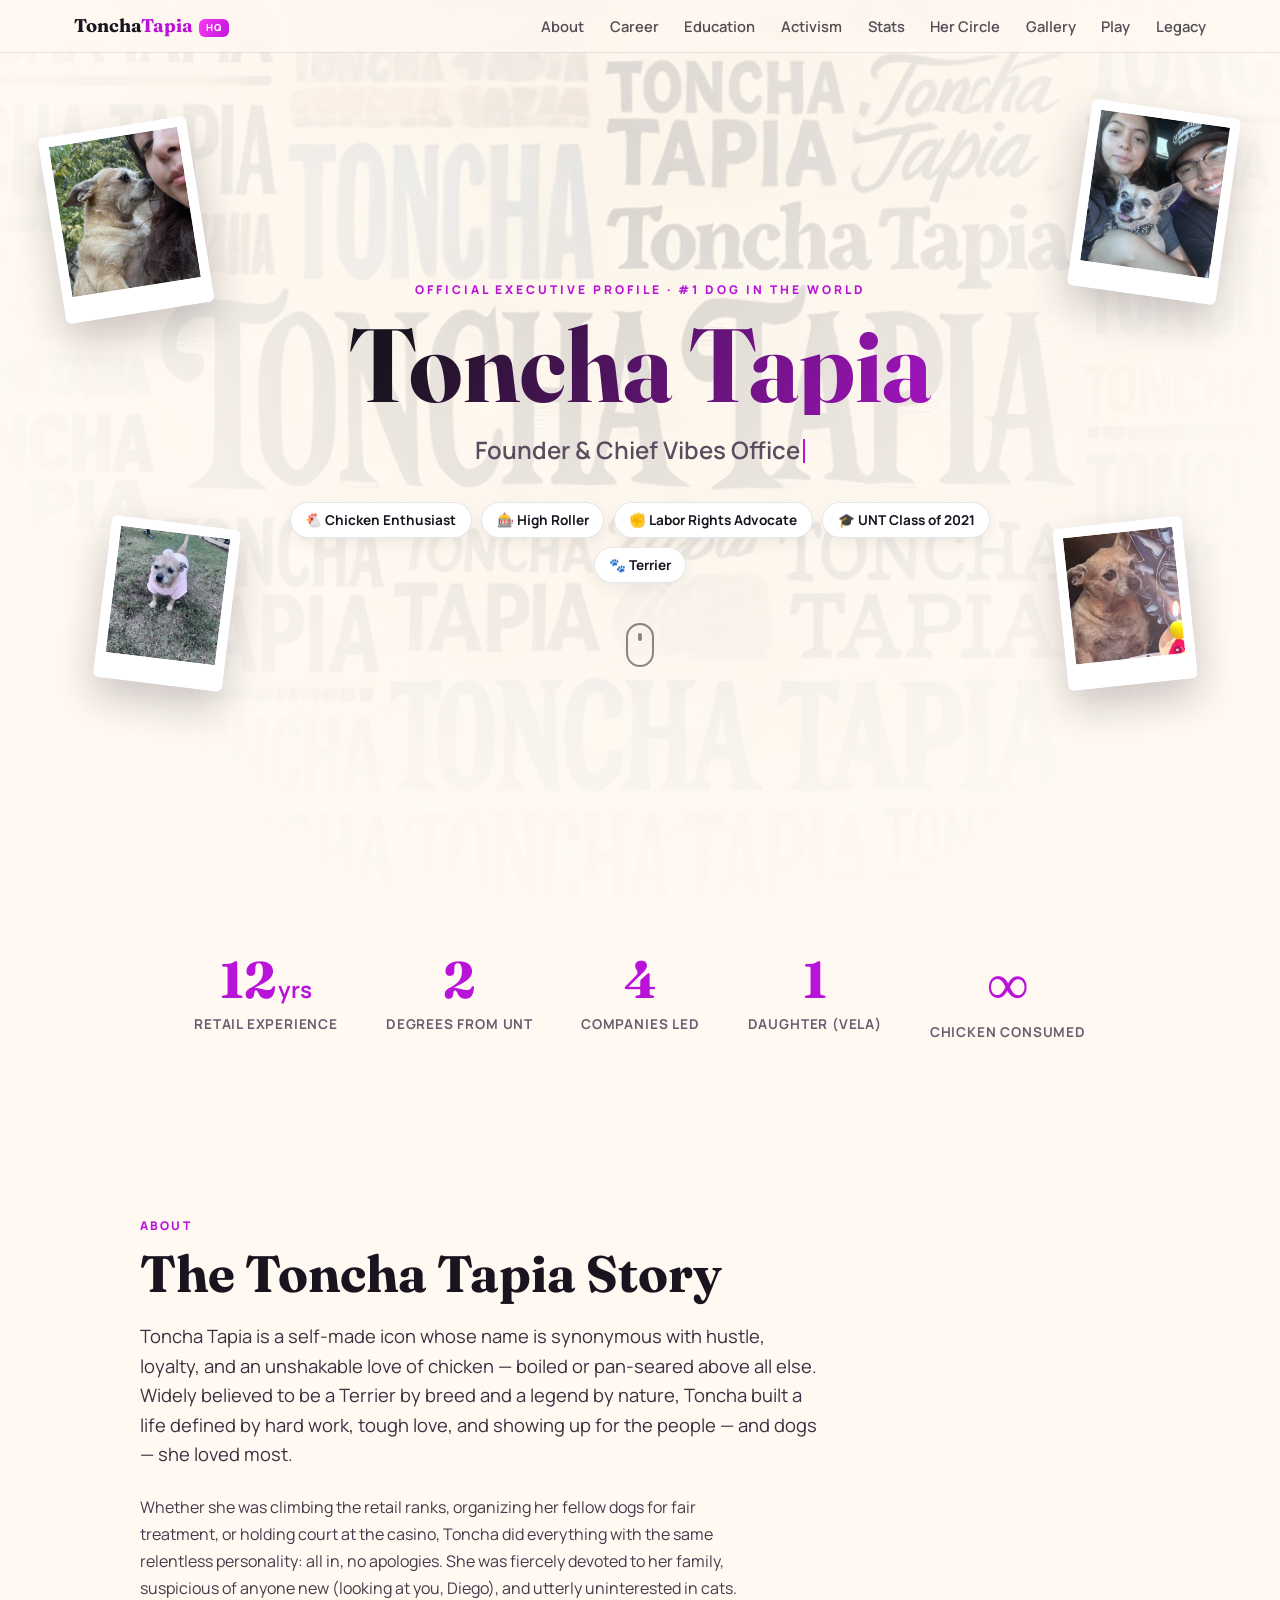
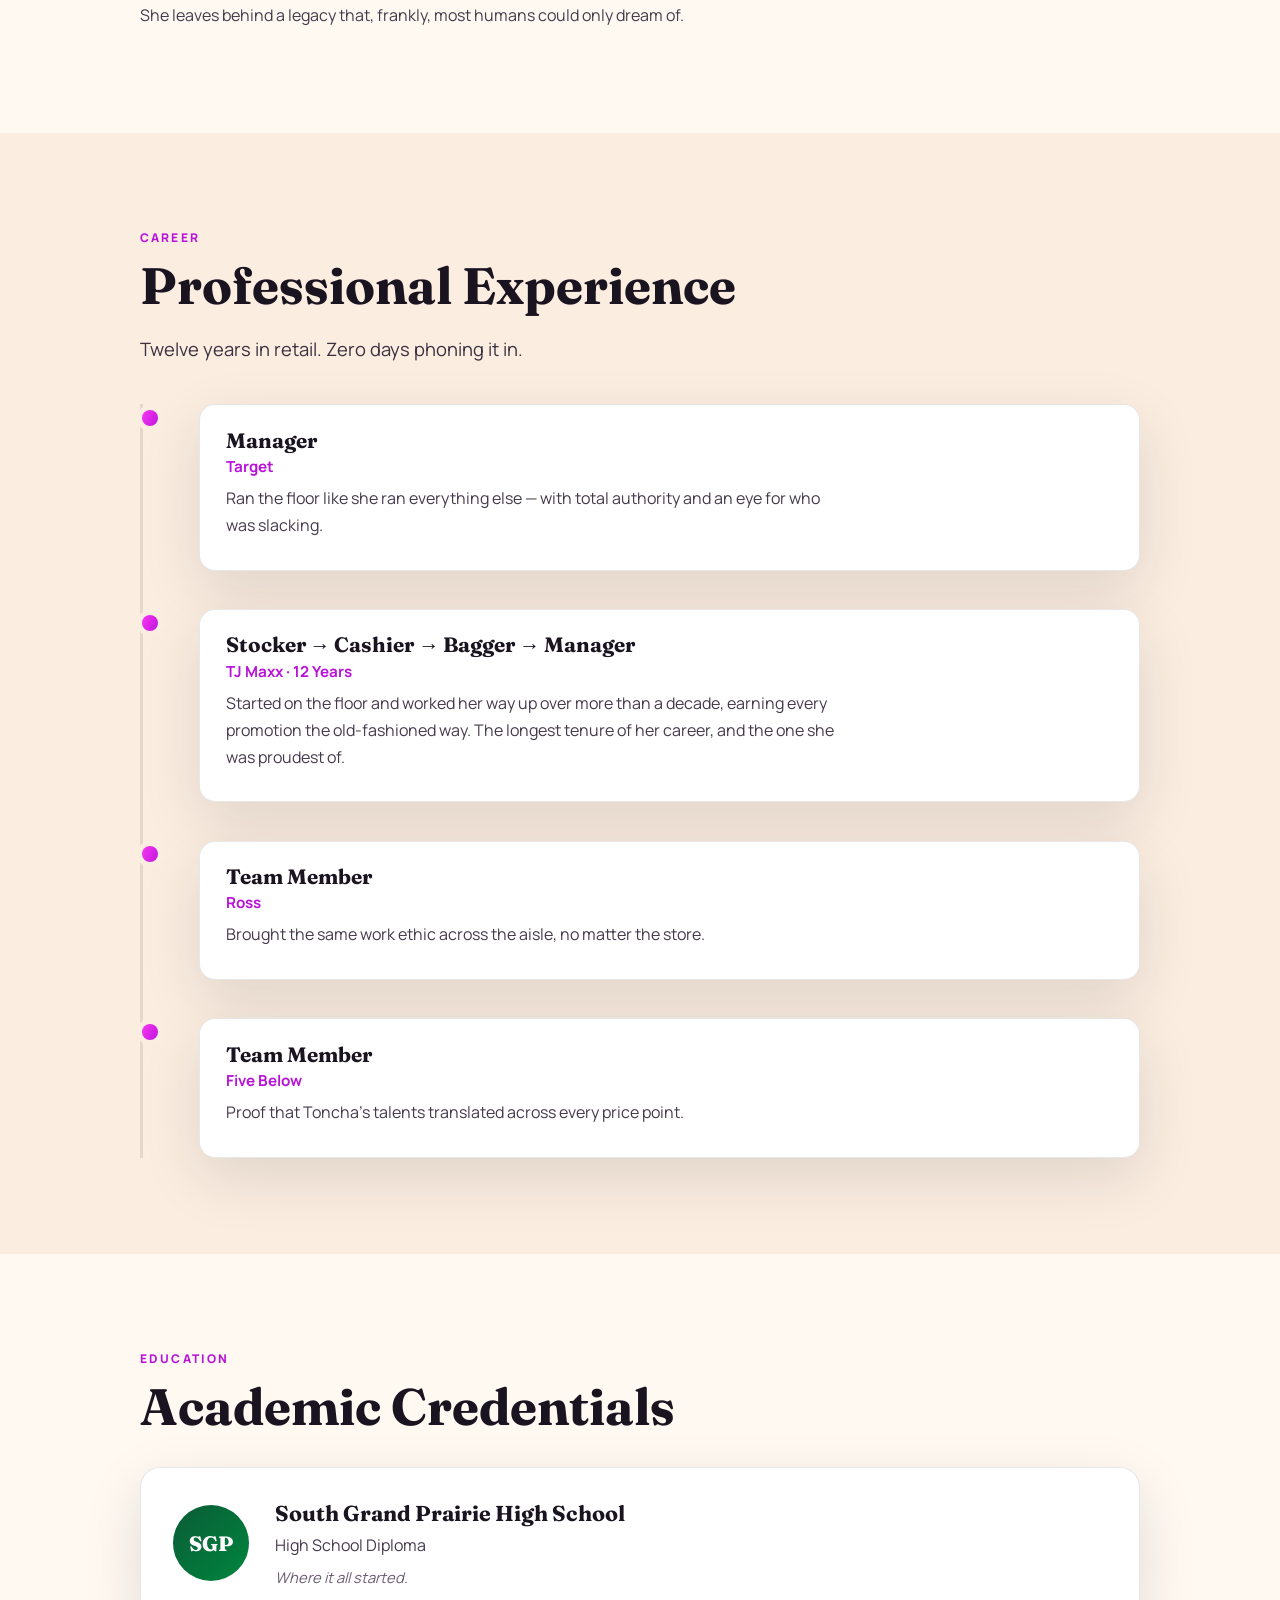
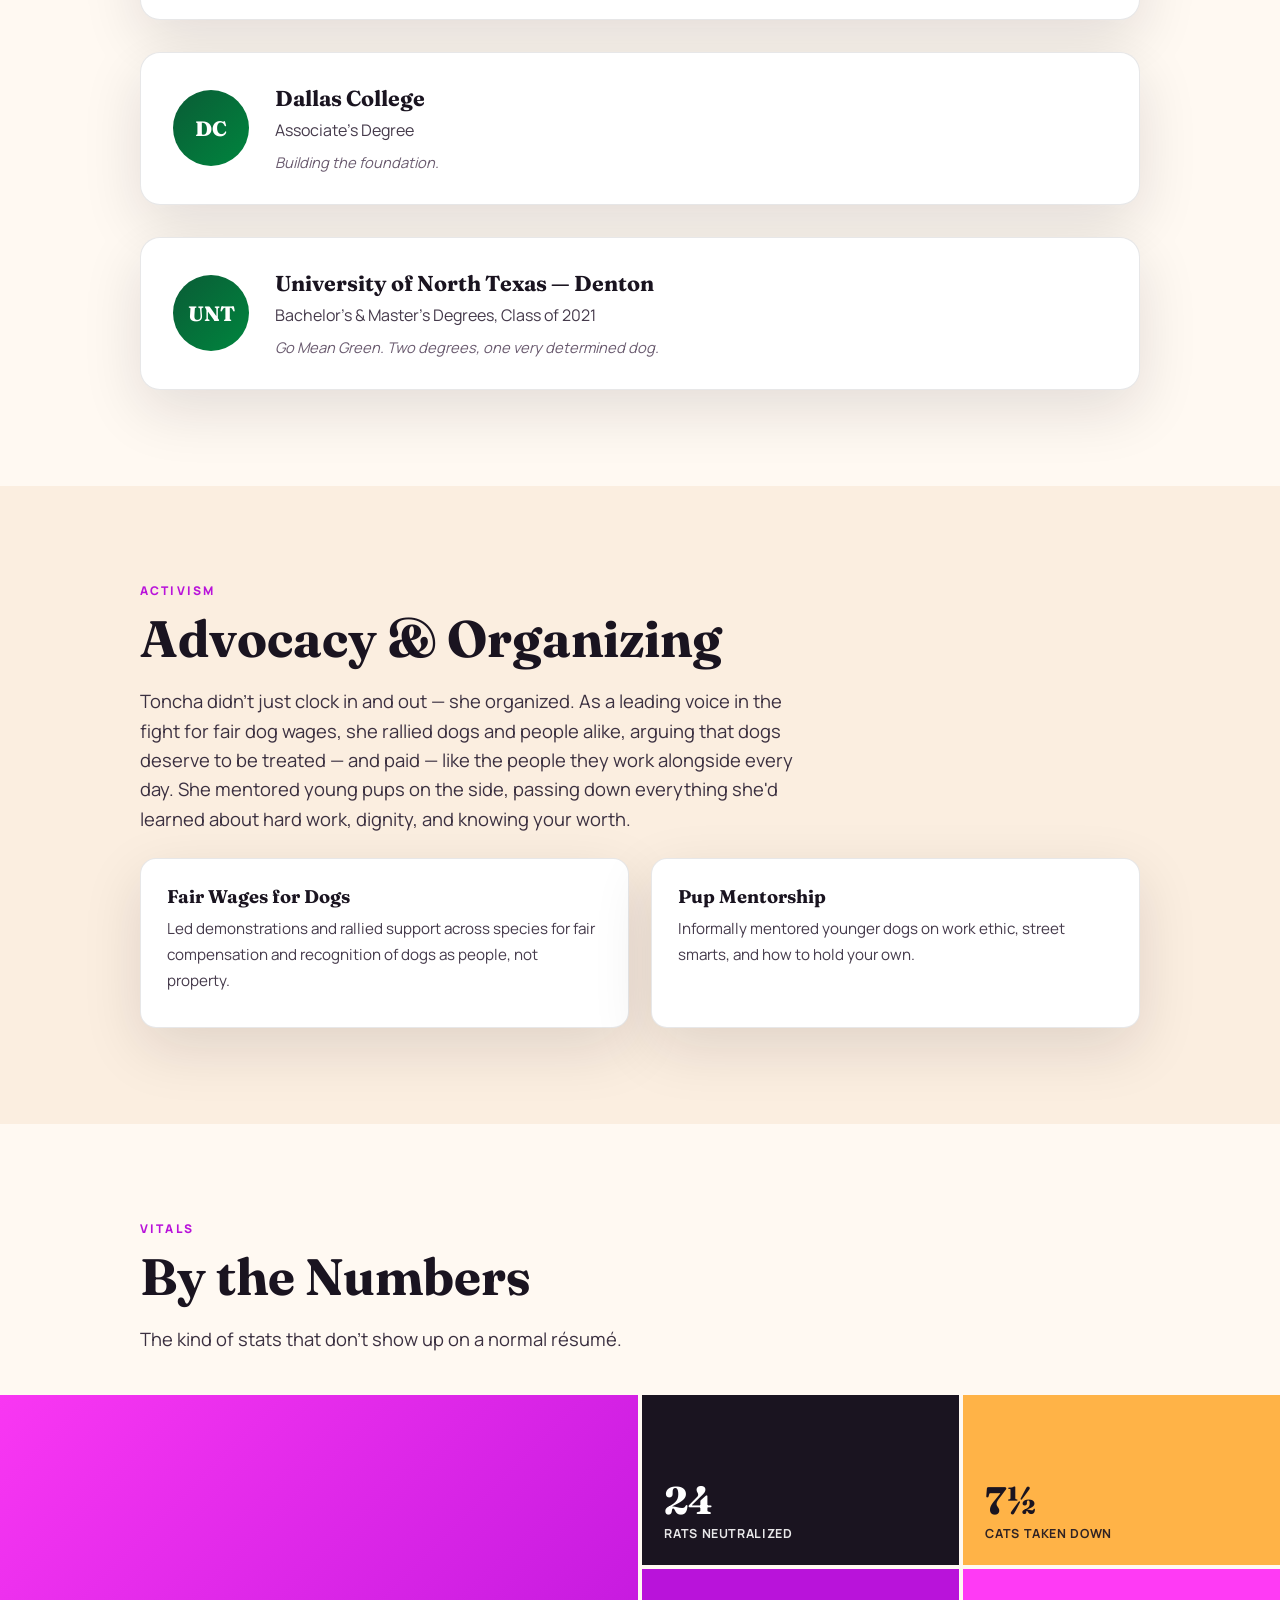
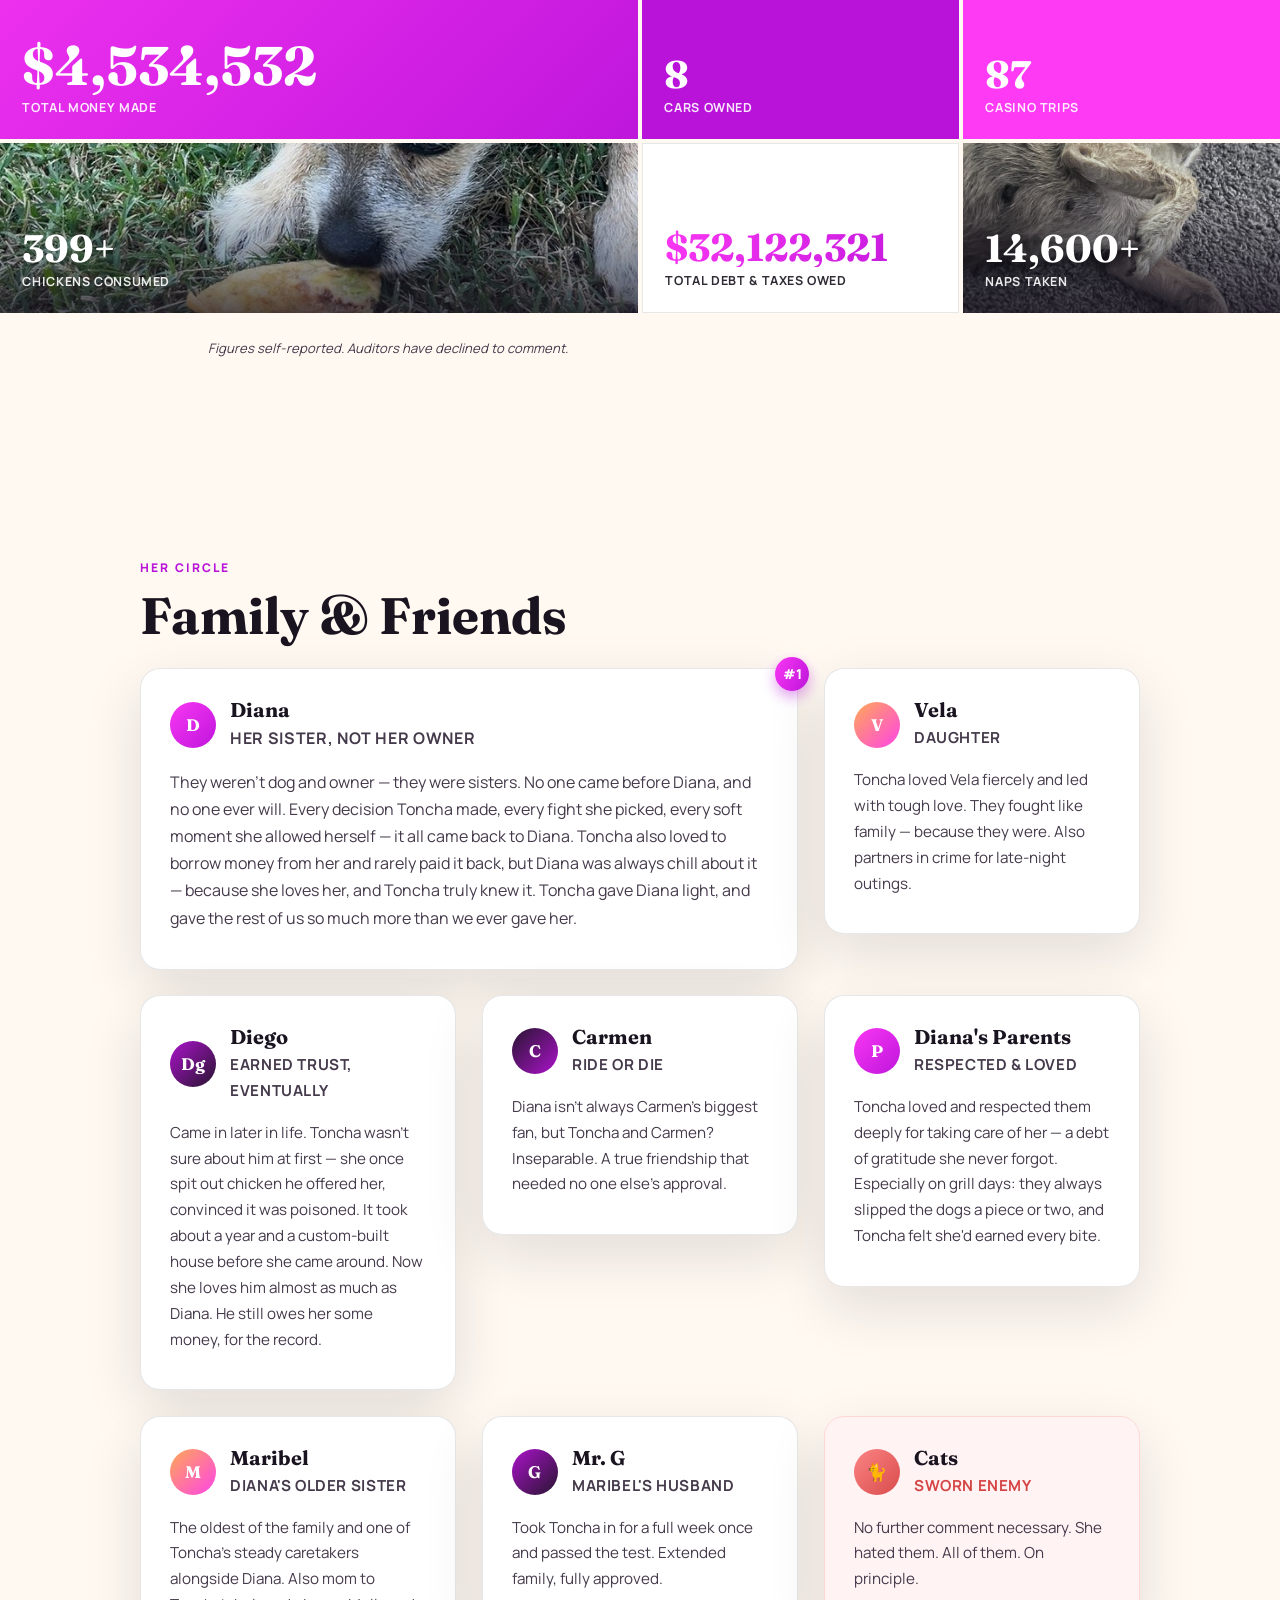
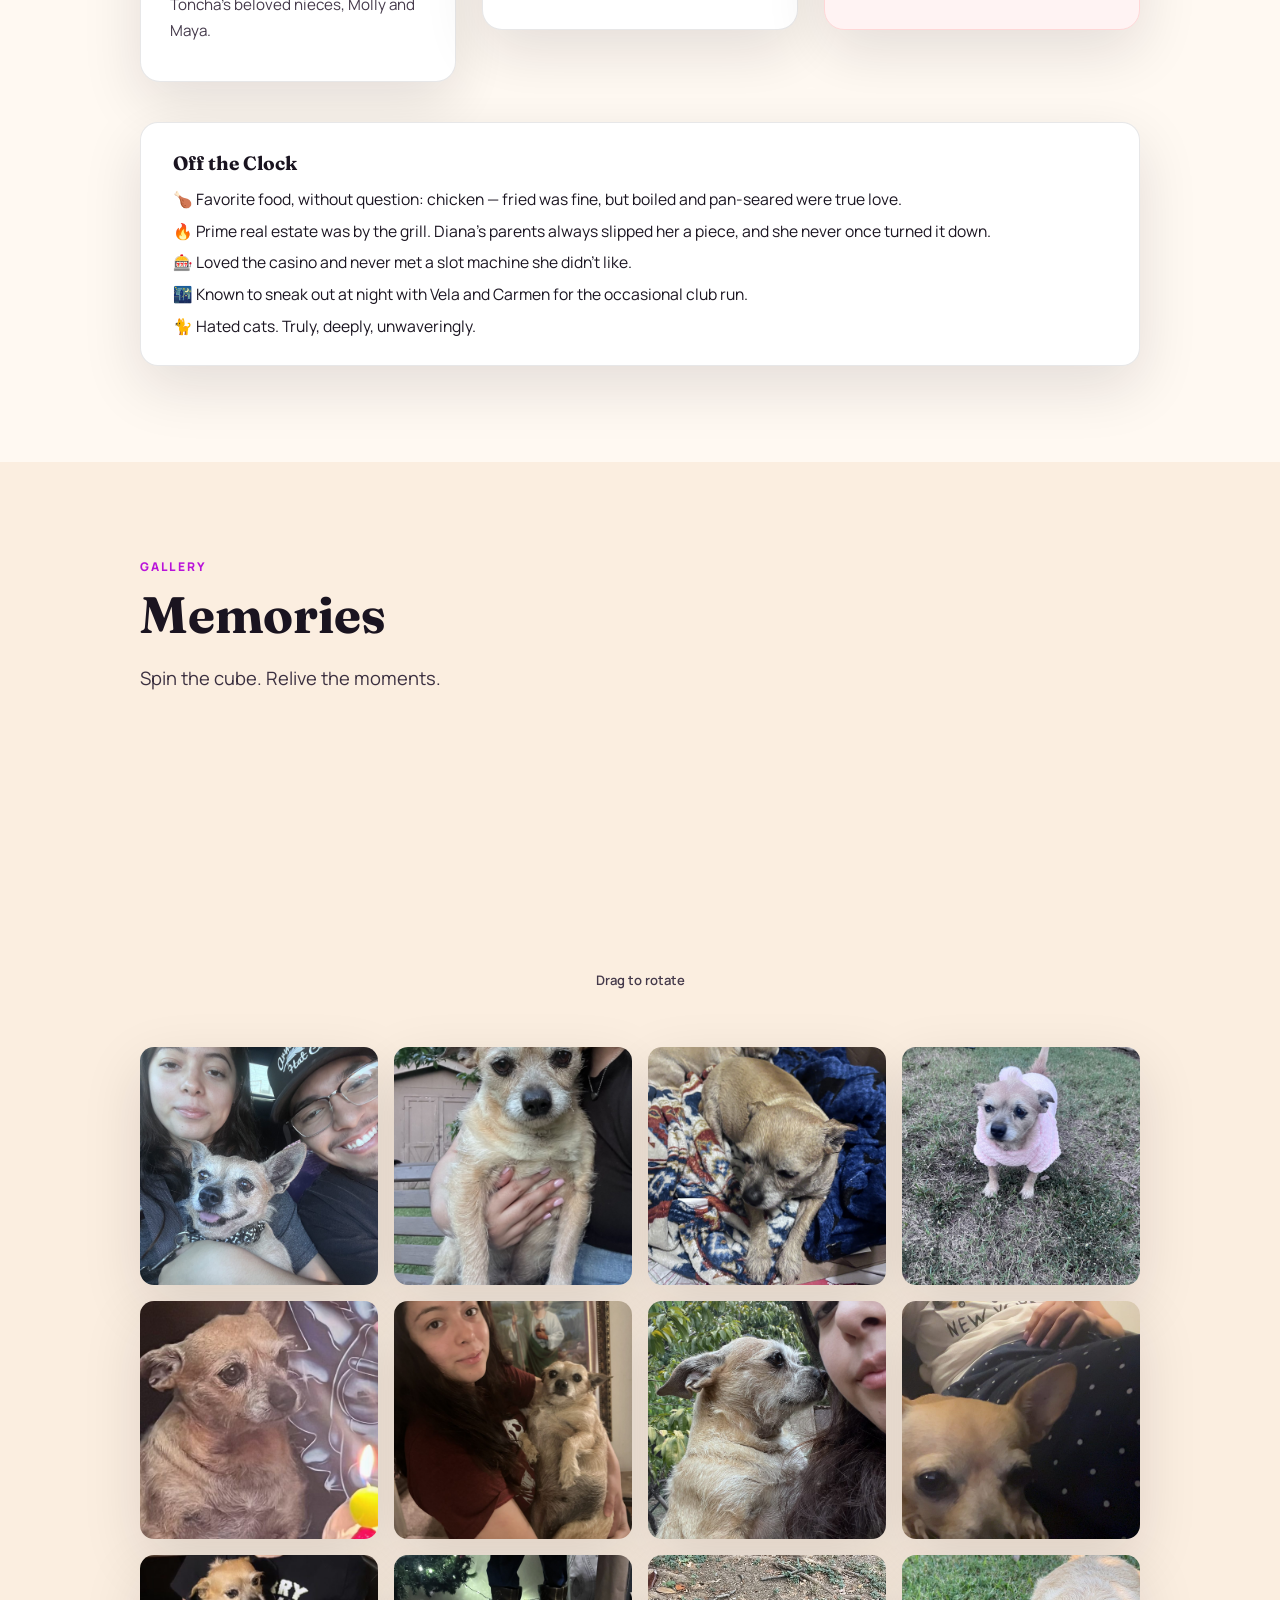
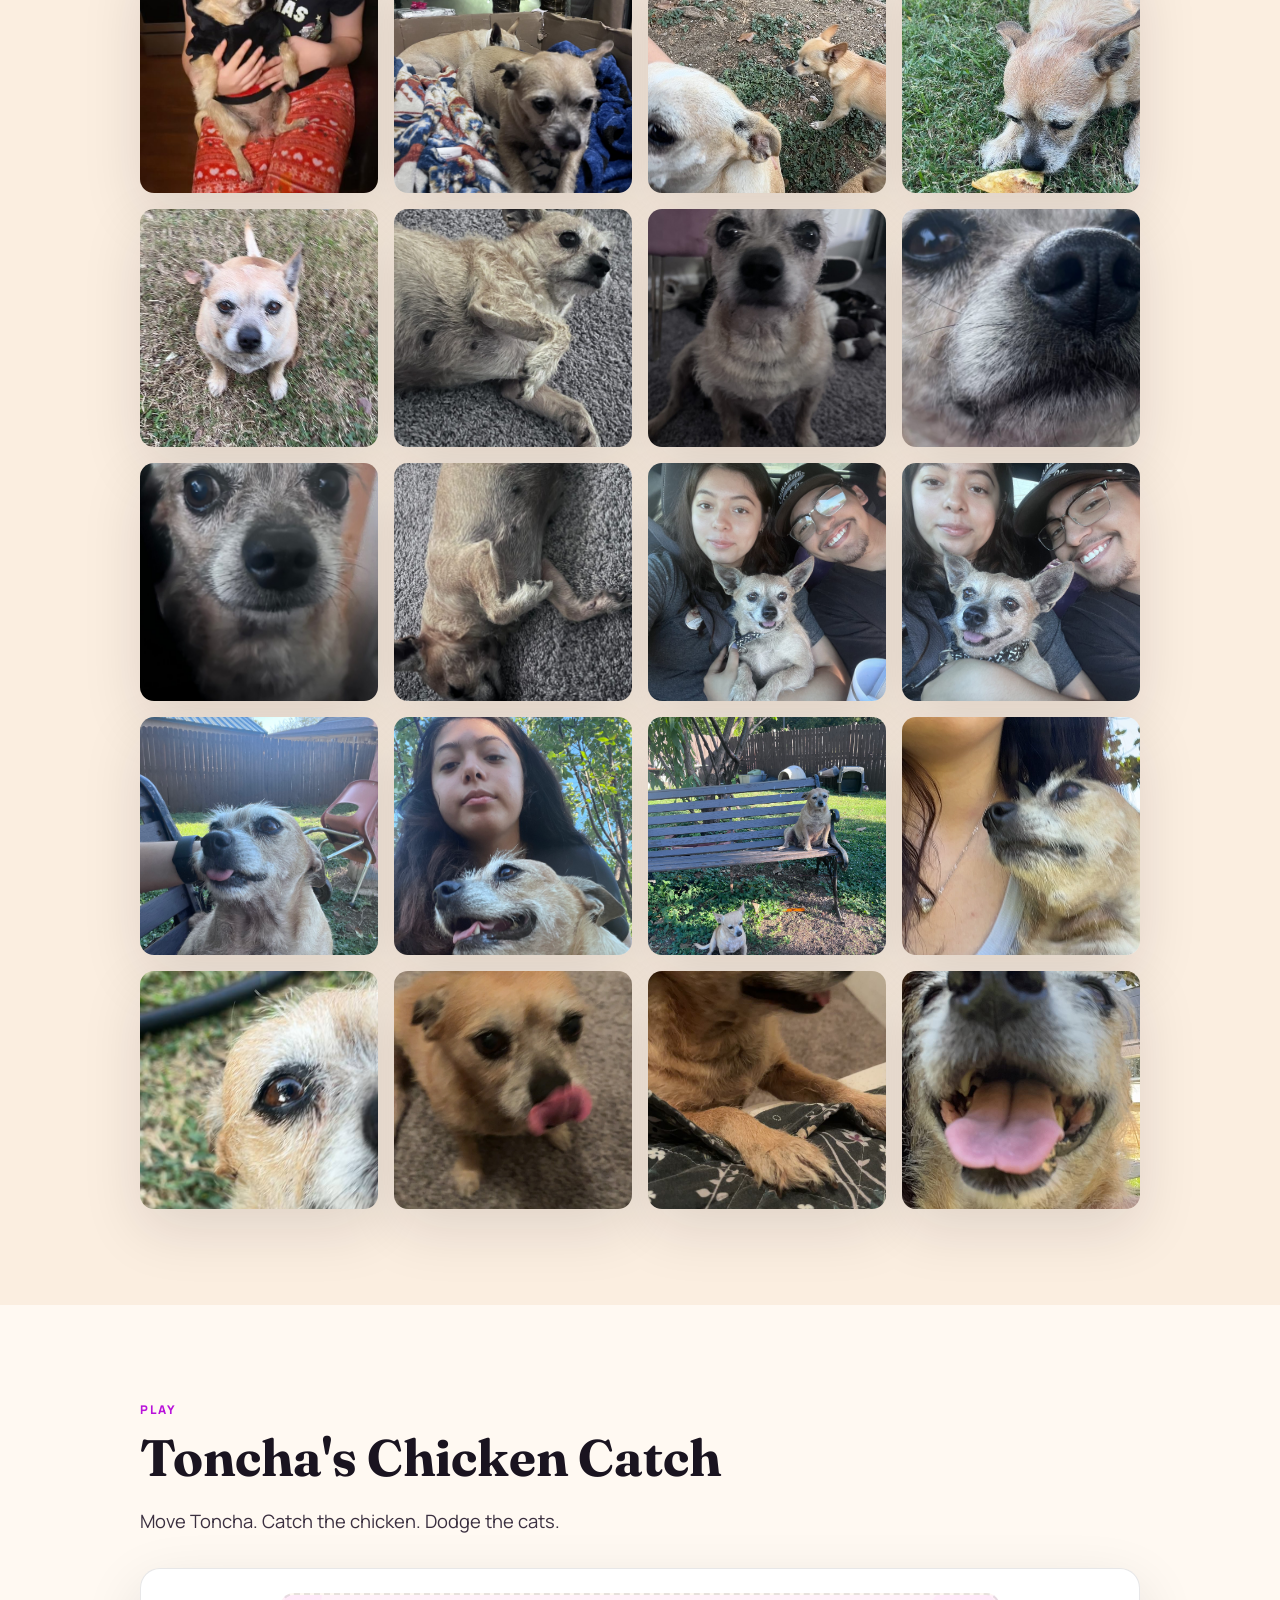
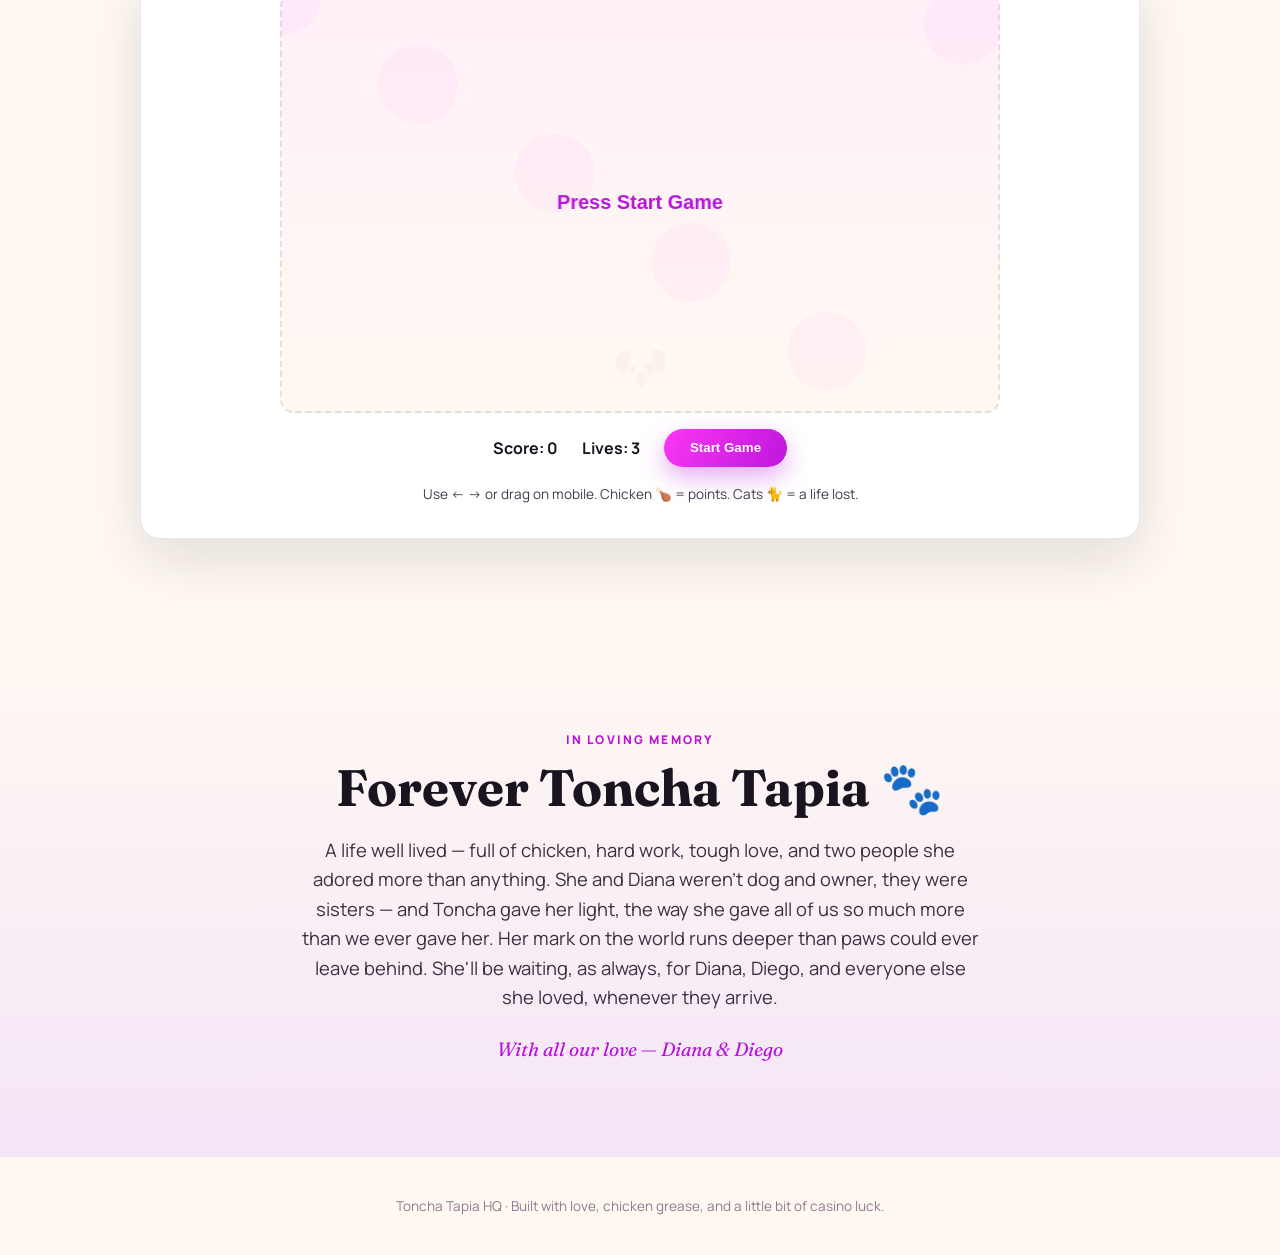
==== commit 6a511512: "Redesign Her Circle cards: content-based heights, avatar initials, and a featured wide card for Dian" ====
--- a/hq.html
+++ b/hq.html
@@ -261,45 +261,85 @@
       <p class="kicker">Her Circle</p>
       <h2>Family &amp; Friends</h2>
       <div class="people-grid">
-        <div class="person-card reveal">
+        <div class="person-card featured reveal">
           <div class="person-badge">#1</div>
-          <h3>Diana</h3>
-          <p class="person-role">Her Sister, Not Her Owner</p>
+          <div class="person-head">
+            <span class="person-avatar">D</span>
+            <div>
+              <h3>Diana</h3>
+              <p class="person-role">Her Sister, Not Her Owner</p>
+            </div>
+          </div>
           <p>They weren't dog and owner — they were sisters. No one came before Diana, and no one ever will. Every decision Toncha made, every fight she picked, every soft moment she allowed herself — it all came back to Diana. Toncha also loved to borrow money from her and rarely paid it back, but Diana was always chill about it — because she loves her, and Toncha truly knew it. Toncha gave Diana light, and gave the rest of us so much more than we ever gave her.</p>
         </div>
         <div class="person-card reveal">
-          <h3>Vela</h3>
-          <p class="person-role">Daughter</p>
+          <div class="person-head">
+            <span class="person-avatar">V</span>
+            <div>
+              <h3>Vela</h3>
+              <p class="person-role">Daughter</p>
+            </div>
+          </div>
           <p>Toncha loved Vela fiercely and led with tough love. They fought like family — because they were. Also partners in crime for late-night outings.</p>
         </div>
         <div class="person-card reveal">
-          <h3>Diego</h3>
-          <p class="person-role">Earned Trust, Eventually</p>
+          <div class="person-head">
+            <span class="person-avatar">Dg</span>
+            <div>
+              <h3>Diego</h3>
+              <p class="person-role">Earned Trust, Eventually</p>
+            </div>
+          </div>
           <p>Came in later in life. Toncha wasn't sure about him at first — she once spit out chicken he offered her, convinced it was poisoned. It took about a year and a custom-built house before she came around. Now she loves him almost as much as Diana. He still owes her some money, for the record.</p>
         </div>
         <div class="person-card reveal">
-          <h3>Carmen</h3>
-          <p class="person-role">Ride or Die</p>
+          <div class="person-head">
+            <span class="person-avatar">C</span>
+            <div>
+              <h3>Carmen</h3>
+              <p class="person-role">Ride or Die</p>
+            </div>
+          </div>
           <p>Diana isn't always Carmen's biggest fan, but Toncha and Carmen? Inseparable. A true friendship that needed no one else's approval.</p>
         </div>
         <div class="person-card reveal">
-          <h3>Diana's Parents</h3>
-          <p class="person-role">Respected &amp; Loved</p>
+          <div class="person-head">
+            <span class="person-avatar">P</span>
+            <div>
+              <h3>Diana's Parents</h3>
+              <p class="person-role">Respected &amp; Loved</p>
+            </div>
+          </div>
           <p>Toncha loved and respected them deeply for taking care of her — a debt of gratitude she never forgot. Especially on grill days: they always slipped the dogs a piece or two, and Toncha felt she'd earned every bite.</p>
         </div>
         <div class="person-card reveal">
-          <h3>Maribel</h3>
-          <p class="person-role">Diana's Older Sister</p>
+          <div class="person-head">
+            <span class="person-avatar">M</span>
+            <div>
+              <h3>Maribel</h3>
+              <p class="person-role">Diana's Older Sister</p>
+            </div>
+          </div>
           <p>The oldest of the family and one of Toncha's steady caretakers alongside Diana. Also mom to Toncha's beloved nieces, Molly and Maya.</p>
         </div>
         <div class="person-card reveal">
-          <h3>Mr. G</h3>
-          <p class="person-role">Maribel's Husband</p>
+          <div class="person-head">
+            <span class="person-avatar">G</span>
+            <div>
+              <h3>Mr. G</h3>
+              <p class="person-role">Maribel's Husband</p>
+            </div>
+          </div>
           <p>Took Toncha in for a full week once and passed the test. Extended family, fully approved.</p>
         </div>
         <div class="person-card reveal dislike">
-          <h3>Cats</h3>
-          <p class="person-role">Sworn Enemy</p>
+          <div class="person-head">
+            <span class="person-avatar">🐈</span>
+            <div>
+              <h3>Cats</h3>
+              <p class="person-role">Sworn Enemy</p>
+            </div>
+          </div>
           <p>No further comment necessary. She hated them. All of them. On principle.</p>
         </div>
       </div>
--- a/assets/css/hq.css
+++ b/assets/css/hq.css
@@ -509,23 +509,52 @@
 /* ---------- people ---------- */
 .people-grid {
   display: grid;
-  grid-template-columns: repeat(auto-fit, minmax(230px, 1fr));
-  gap: 1.4rem;
+  grid-template-columns: repeat(auto-fit, minmax(300px, 1fr));
+  align-items: start;
+  gap: 1.6rem;
   margin-top: 1.5rem;
 }
 .person-card {
   position: relative;
   background: white;
-  border-radius: 18px;
-  padding: 1.6rem;
+  border-radius: 20px;
+  padding: 1.8rem;
   border: 1px solid var(--line);
   box-shadow: var(--shadow);
-  transition: transform 0.25s ease;
-}
-.person-card:hover { transform: translateY(-4px) rotate(-0.4deg); }
-.person-card h3 { font-family: var(--serif); font-size: 1.25rem; margin-bottom: 0.15rem; }
-.person-role { font-weight: 700; color: var(--accent-2); font-size: 0.82rem; text-transform: uppercase; letter-spacing: 0.04em; margin-bottom: 0.6rem; }
-.person-card p:last-child { font-size: 0.92rem; color: #453a4b; line-height: 1.6; }
+  transition: transform 0.25s ease, box-shadow 0.25s ease;
+}
+.person-card:hover { transform: translateY(-4px) rotate(-0.4deg); box-shadow: 0 24px 50px rgba(26,20,32,0.16); }
+.person-card.featured { grid-column: span 2; }
+@media (max-width: 720px) {
+  .person-card.featured { grid-column: span 1; }
+}
+.person-head {
+  display: flex;
+  align-items: center;
+  gap: 0.9rem;
+  margin-bottom: 1rem;
+}
+.person-avatar {
+  flex-shrink: 0;
+  width: 46px;
+  height: 46px;
+  border-radius: 50%;
+  display: flex;
+  align-items: center;
+  justify-content: center;
+  font-family: var(--serif);
+  font-weight: 700;
+  font-size: 1.05rem;
+  color: white;
+  background: linear-gradient(135deg, var(--accent) -10%, var(--accent-2) 110%);
+}
+.person-card:nth-of-type(4n+2) .person-avatar { background: linear-gradient(135deg, var(--accent-3) -10%, var(--accent) 110%); }
+.person-card:nth-of-type(4n+3) .person-avatar { background: linear-gradient(135deg, var(--accent-2) -10%, var(--ink) 110%); }
+.person-card:nth-of-type(4n+4) .person-avatar { background: linear-gradient(135deg, var(--ink) -10%, var(--accent-2) 110%); }
+.person-card h3 { font-family: var(--serif); font-size: 1.25rem; margin-bottom: 0.2rem; line-height: 1.2; }
+.person-role { font-weight: 700; color: var(--accent-2); font-size: 0.78rem; text-transform: uppercase; letter-spacing: 0.04em; }
+.person-card p:last-child { font-size: 0.95rem; color: #453a4b; line-height: 1.7; }
+.person-card.featured p:last-child { font-size: 1rem; max-width: 62ch; }
 .person-badge {
   position: absolute;
   top: -12px; right: -12px;
@@ -540,6 +569,7 @@
 }
 .person-card.dislike { background: #fff3f3; border-color: #ffd7d7; }
 .person-card.dislike .person-role { color: #d64545; }
+.person-card.dislike .person-avatar { background: linear-gradient(135deg, #ff8a8a -10%, #d64545 110%); }
 
 .fun-facts {
   margin-top: 2.5rem;
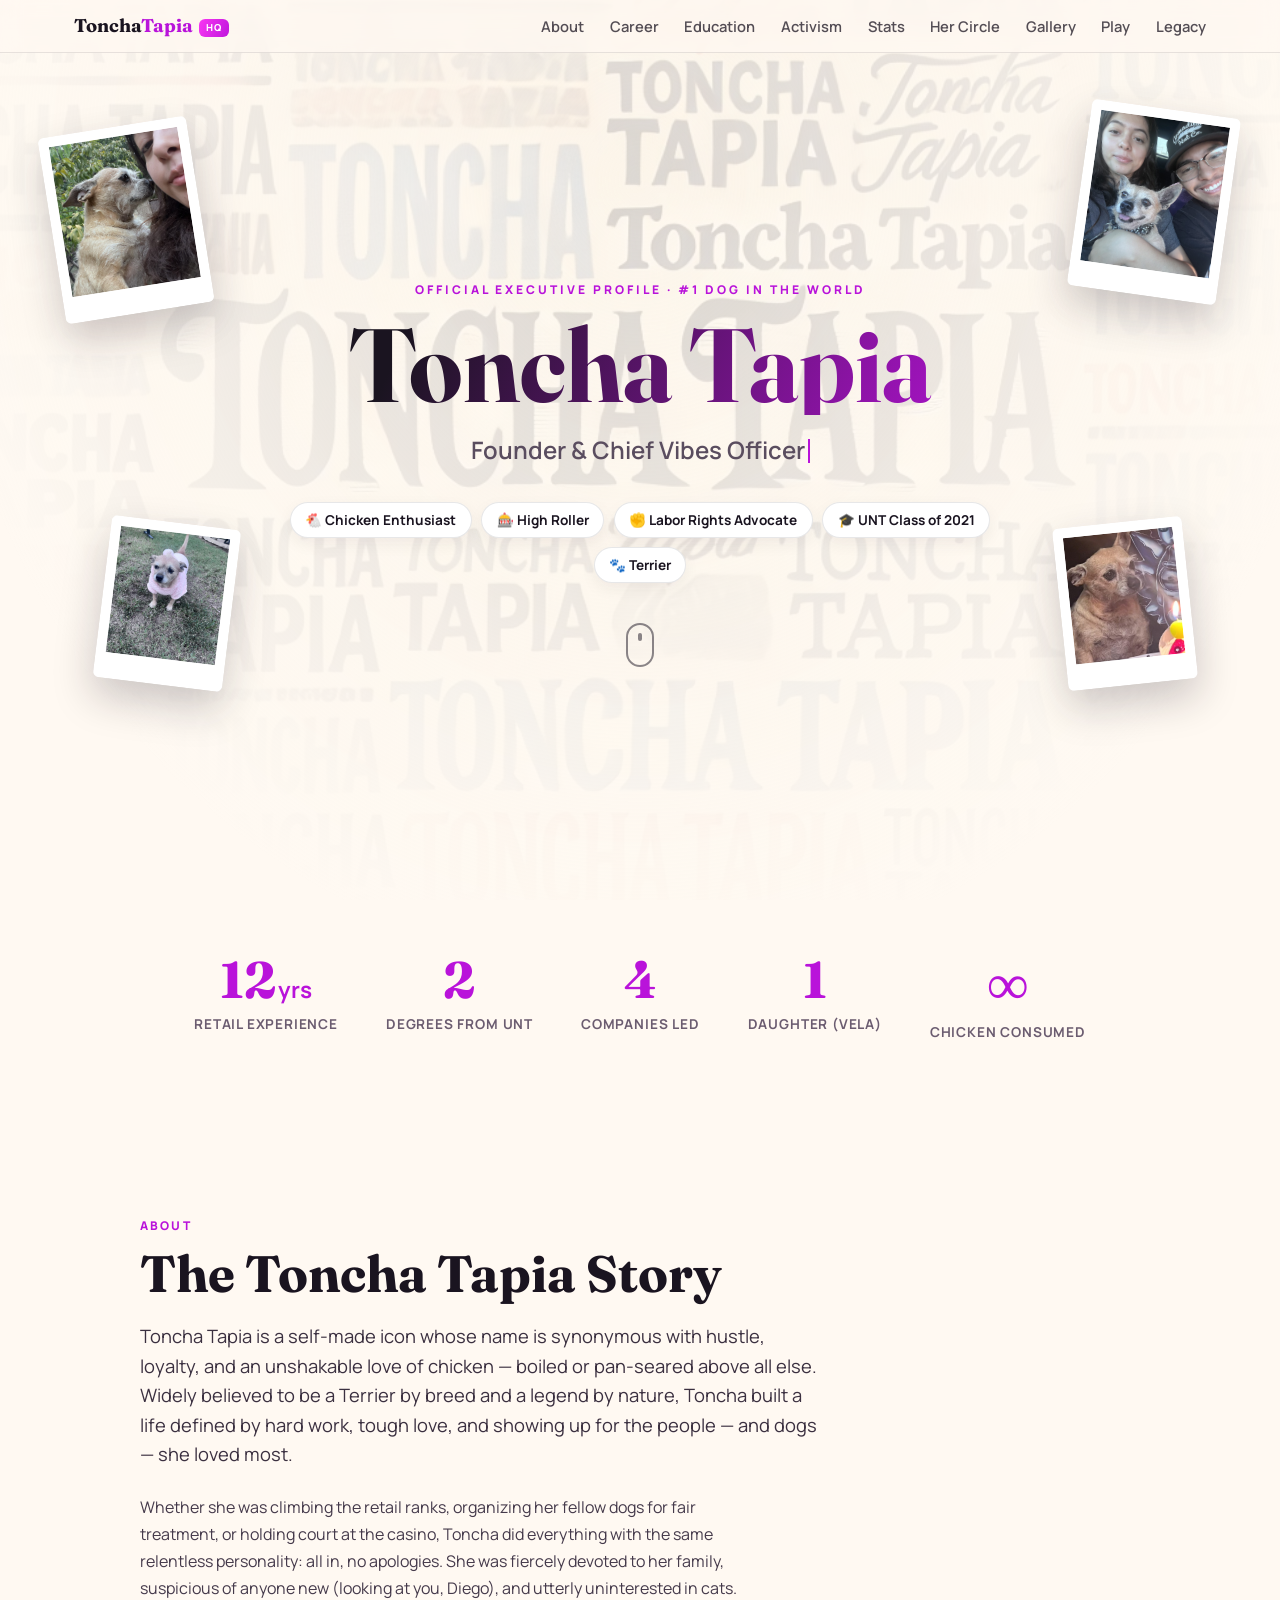
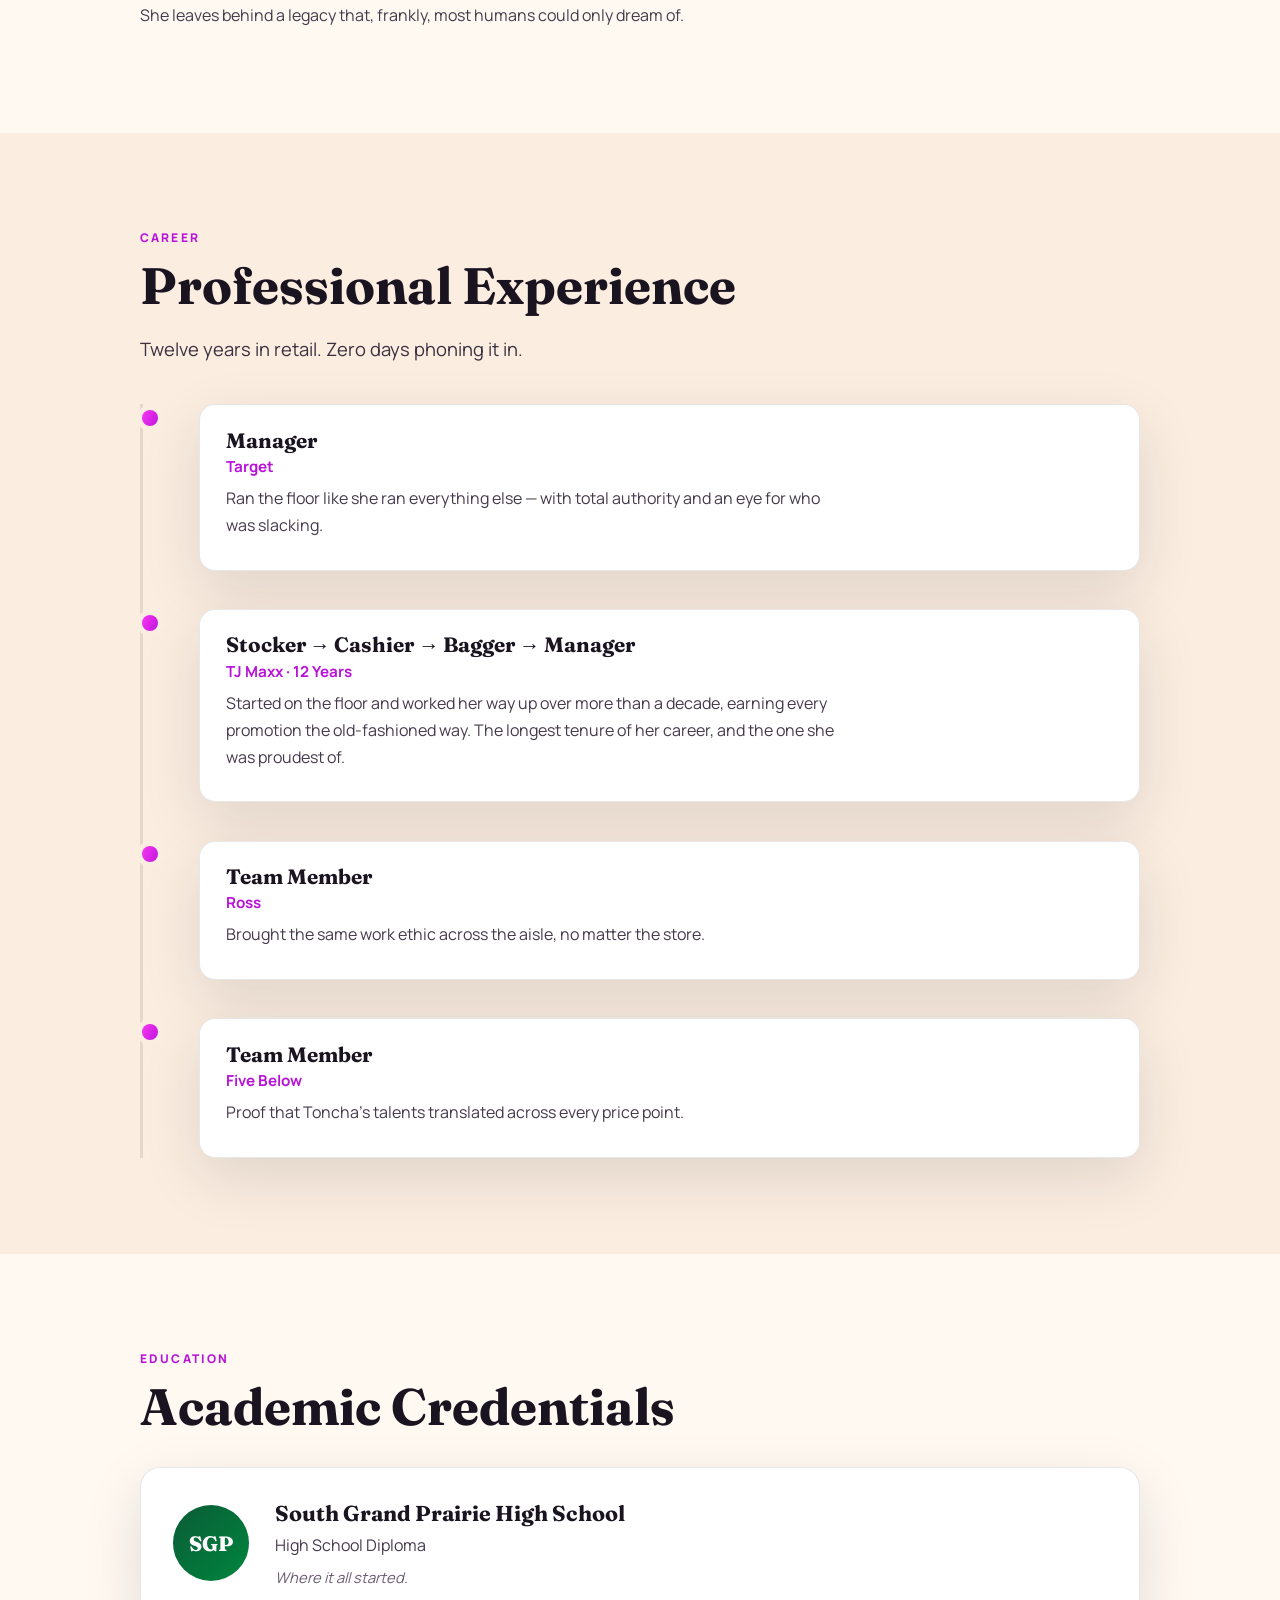
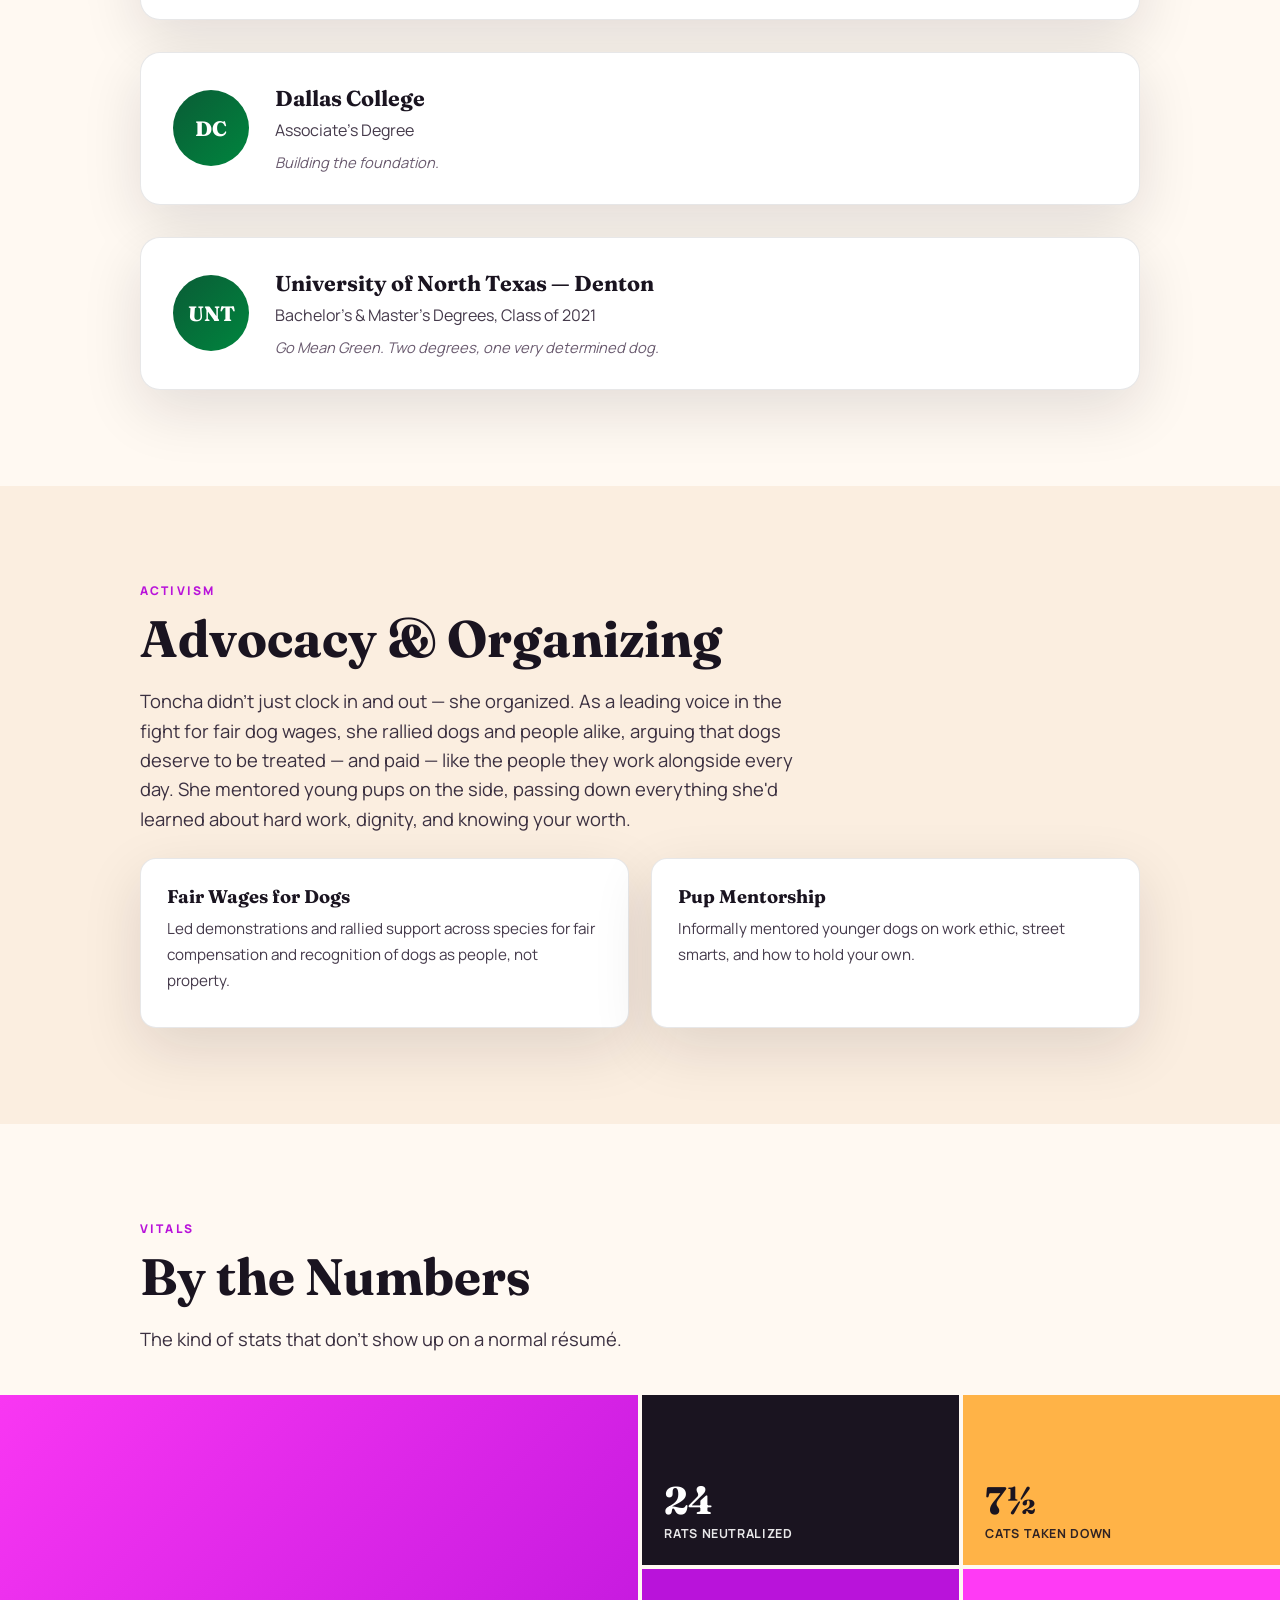
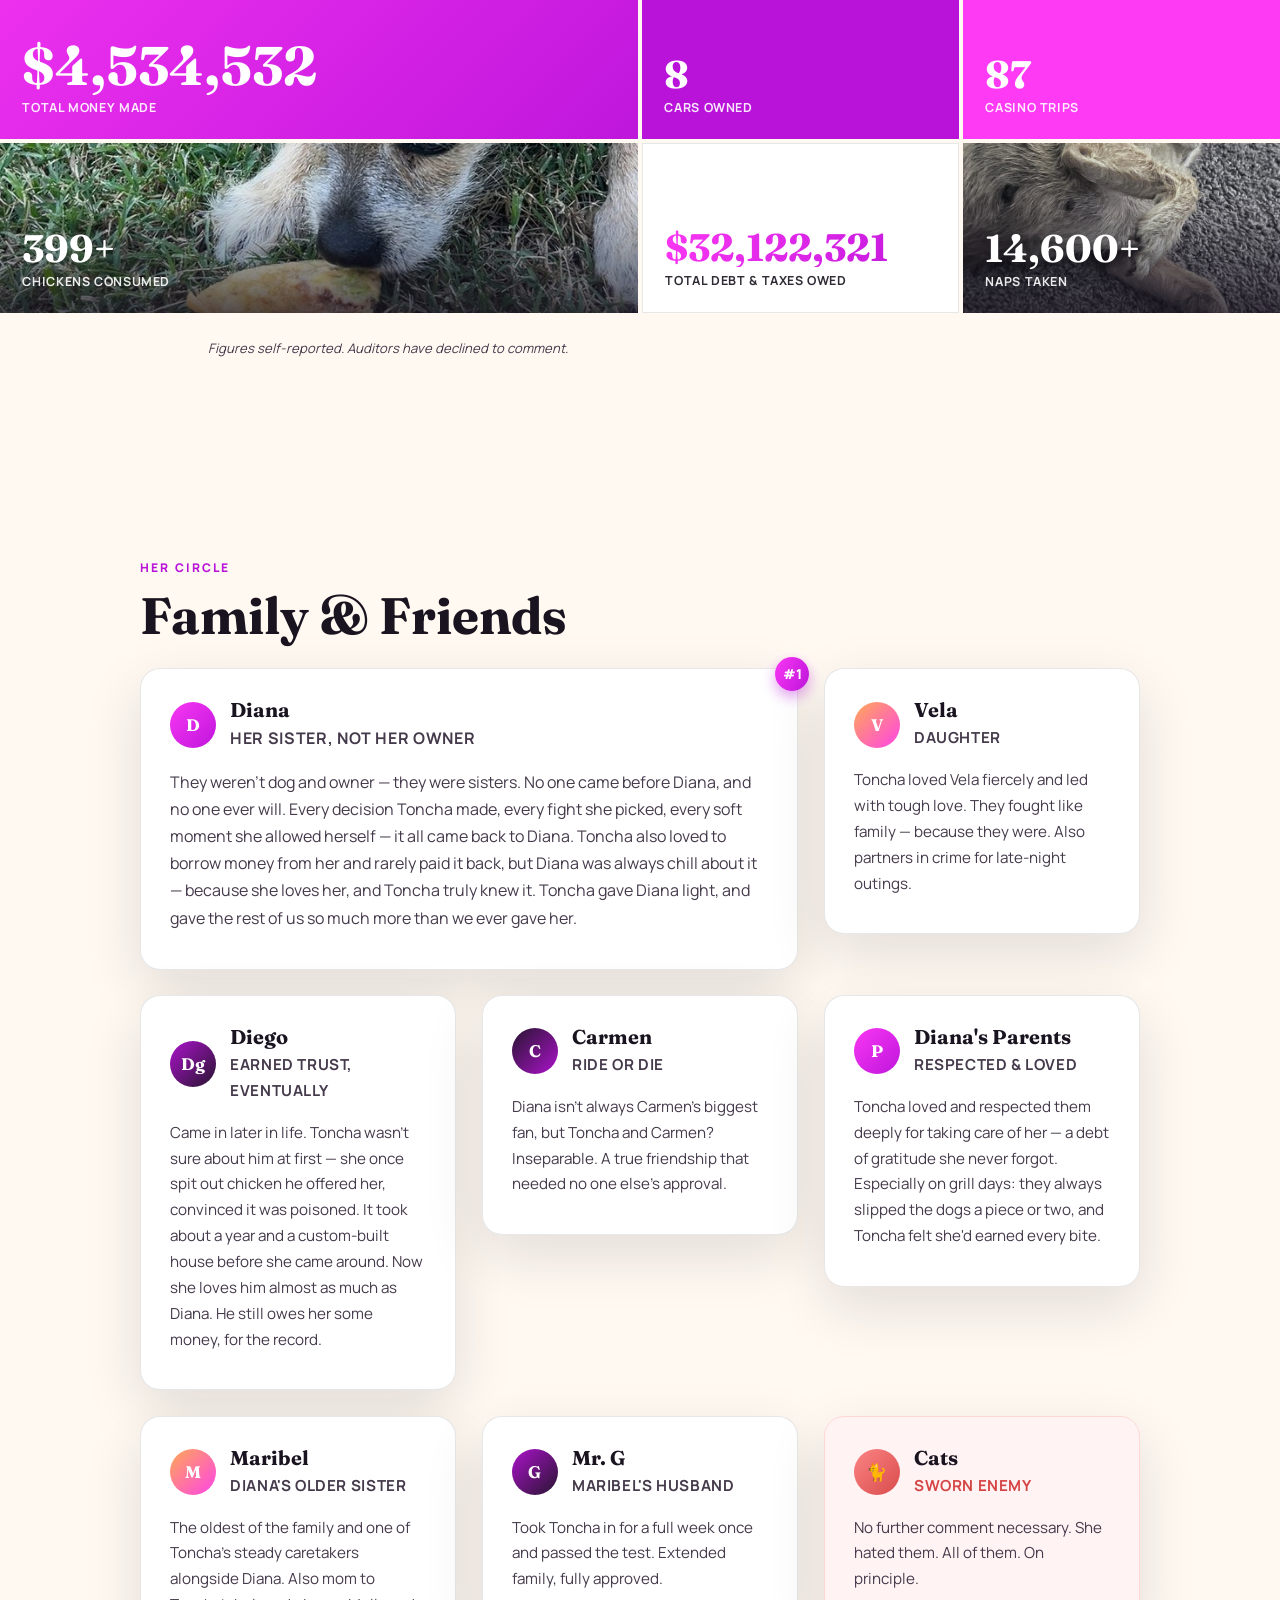
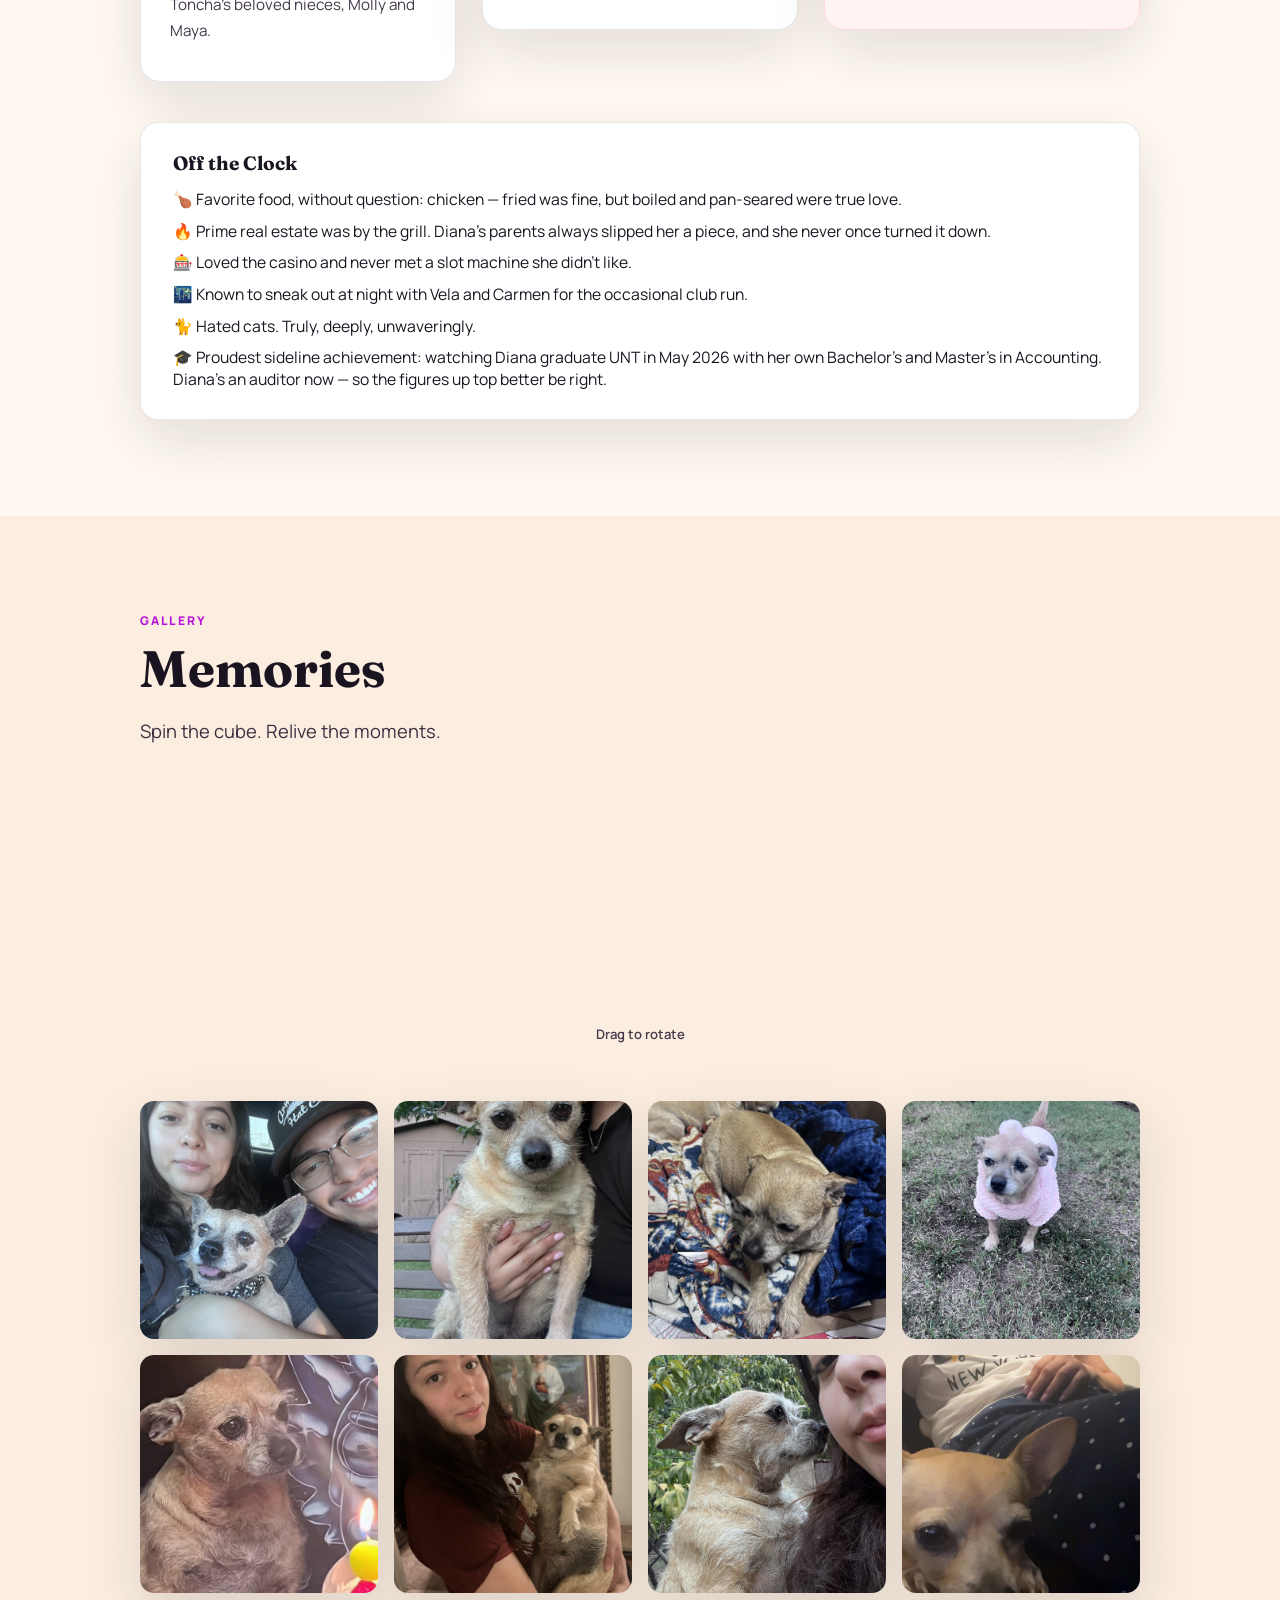
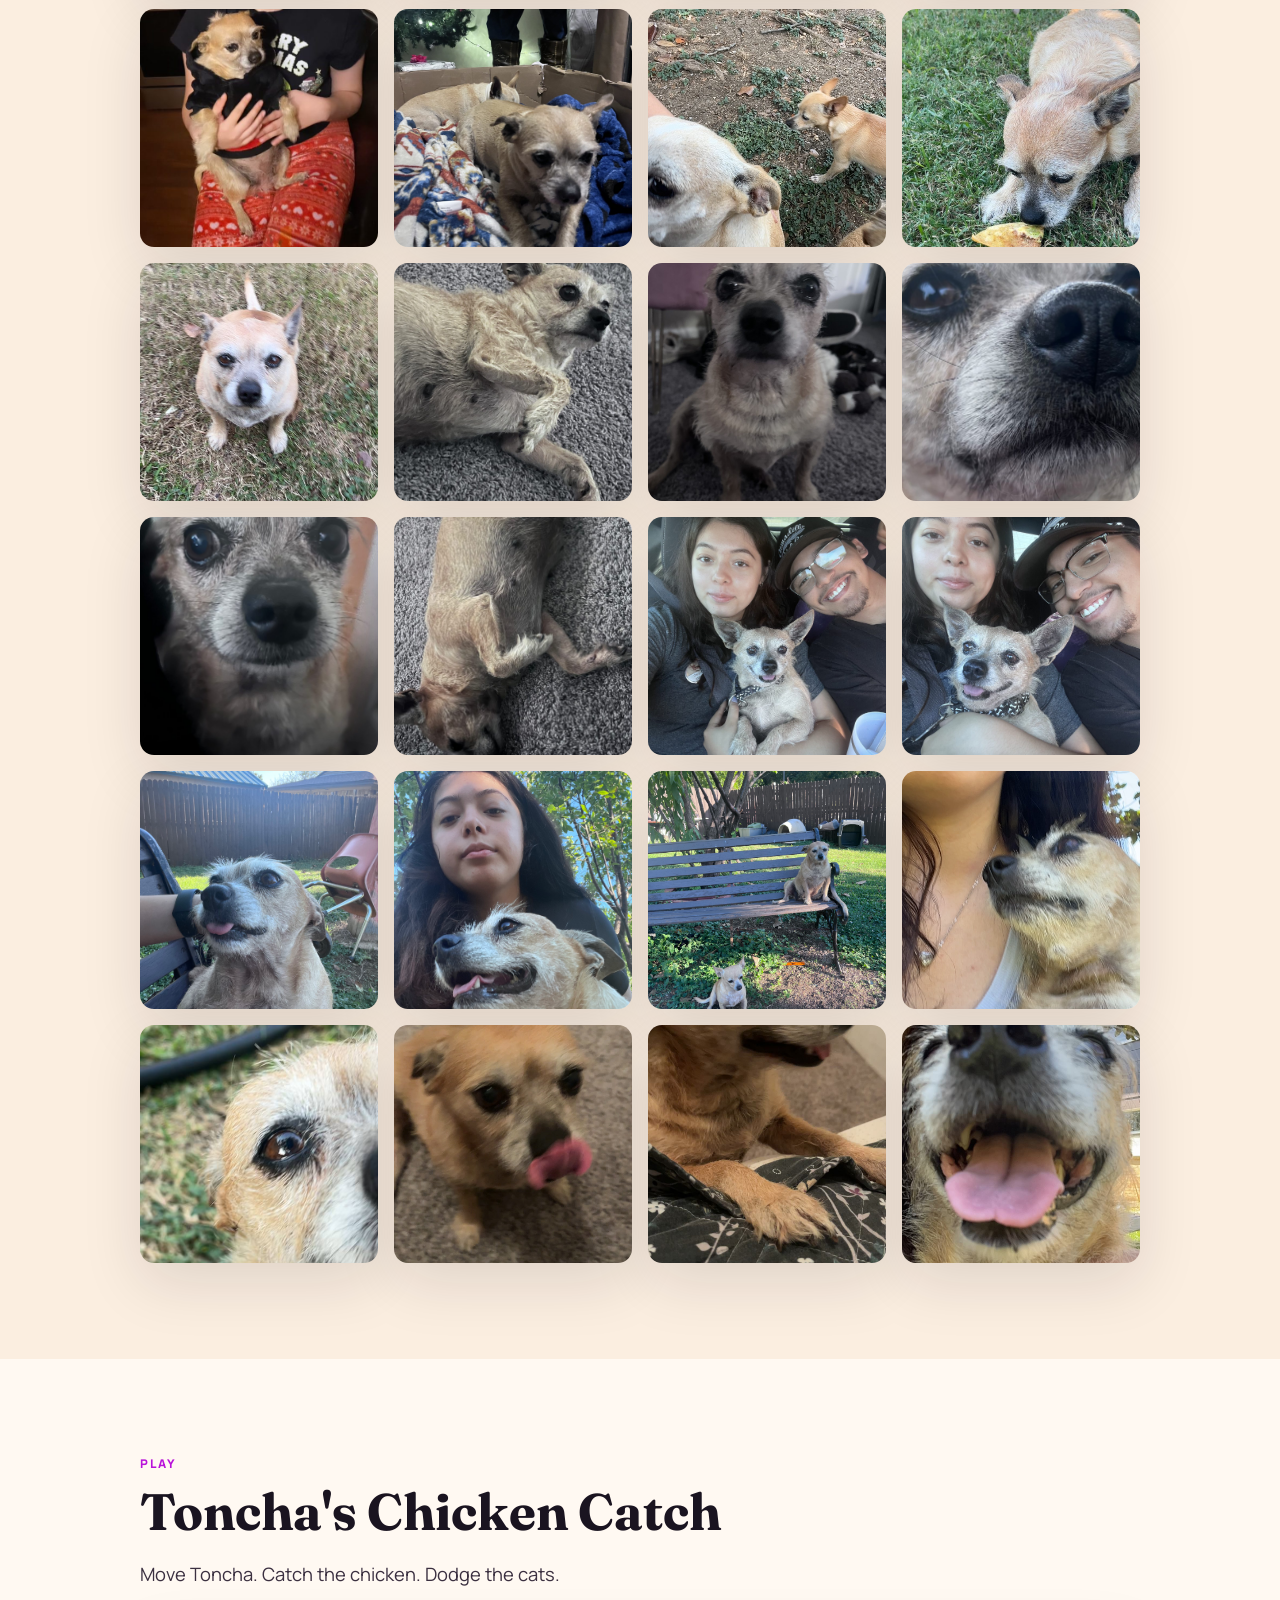
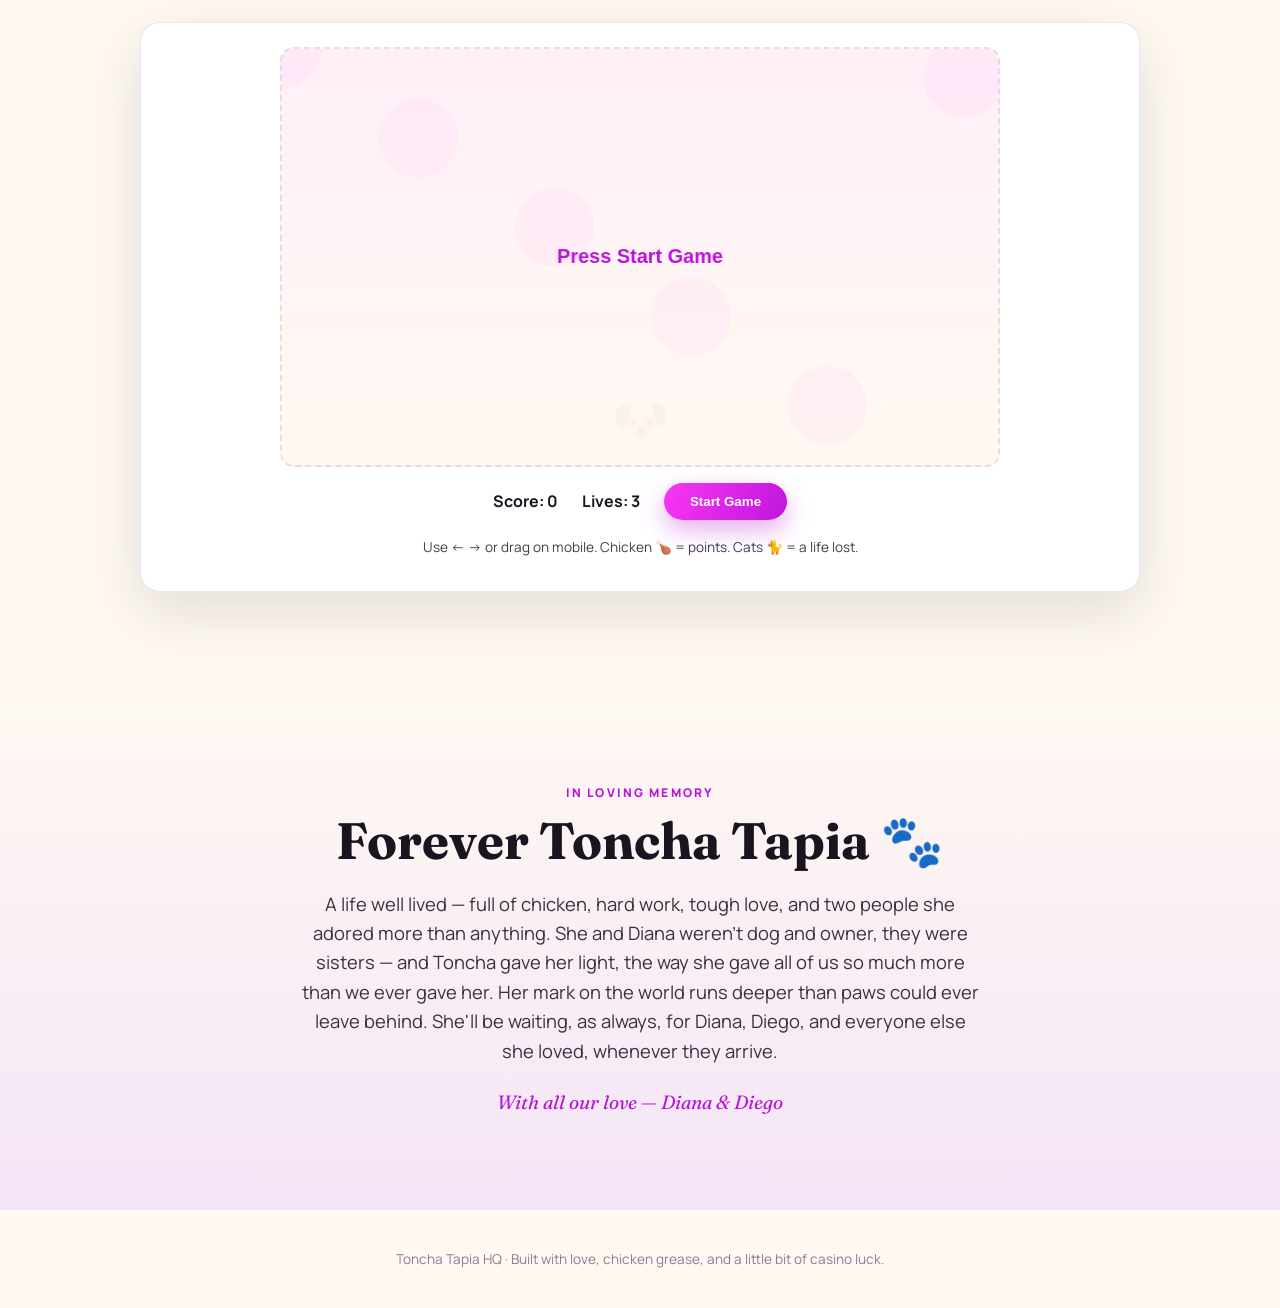
==== commit 0ac90fc4: "Add fun fact about Diana's May 2026 UNT graduation in accounting" ====
--- a/hq.html
+++ b/hq.html
@@ -352,6 +352,7 @@
           <li>🎰 Loved the casino and never met a slot machine she didn't like.</li>
           <li>🌃 Known to sneak out at night with Vela and Carmen for the occasional club run.</li>
           <li>🐈 Hated cats. Truly, deeply, unwaveringly.</li>
+          <li>🎓 Proudest sideline achievement: watching Diana graduate UNT in May 2026 with her own Bachelor's and Master's in Accounting. Diana's an auditor now — so the figures up top better be right.</li>
         </ul>
       </div>
     </div>
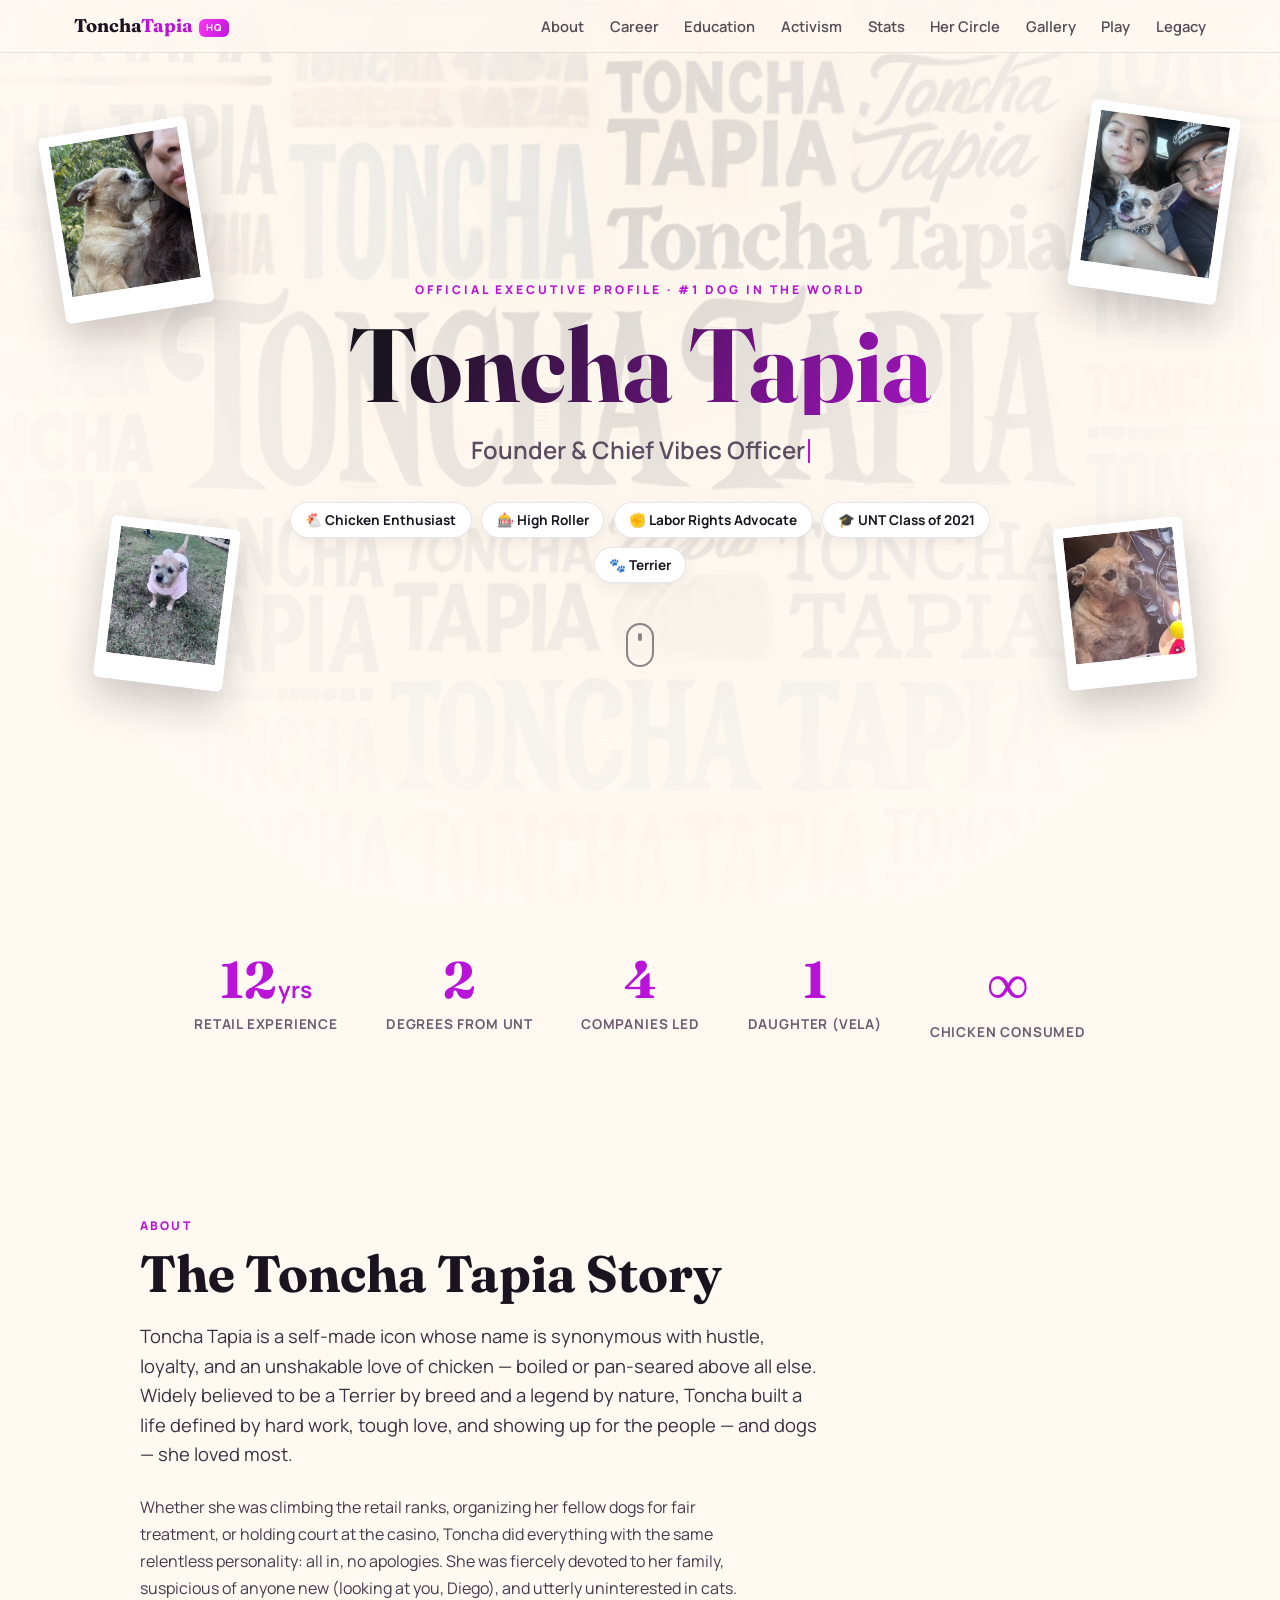
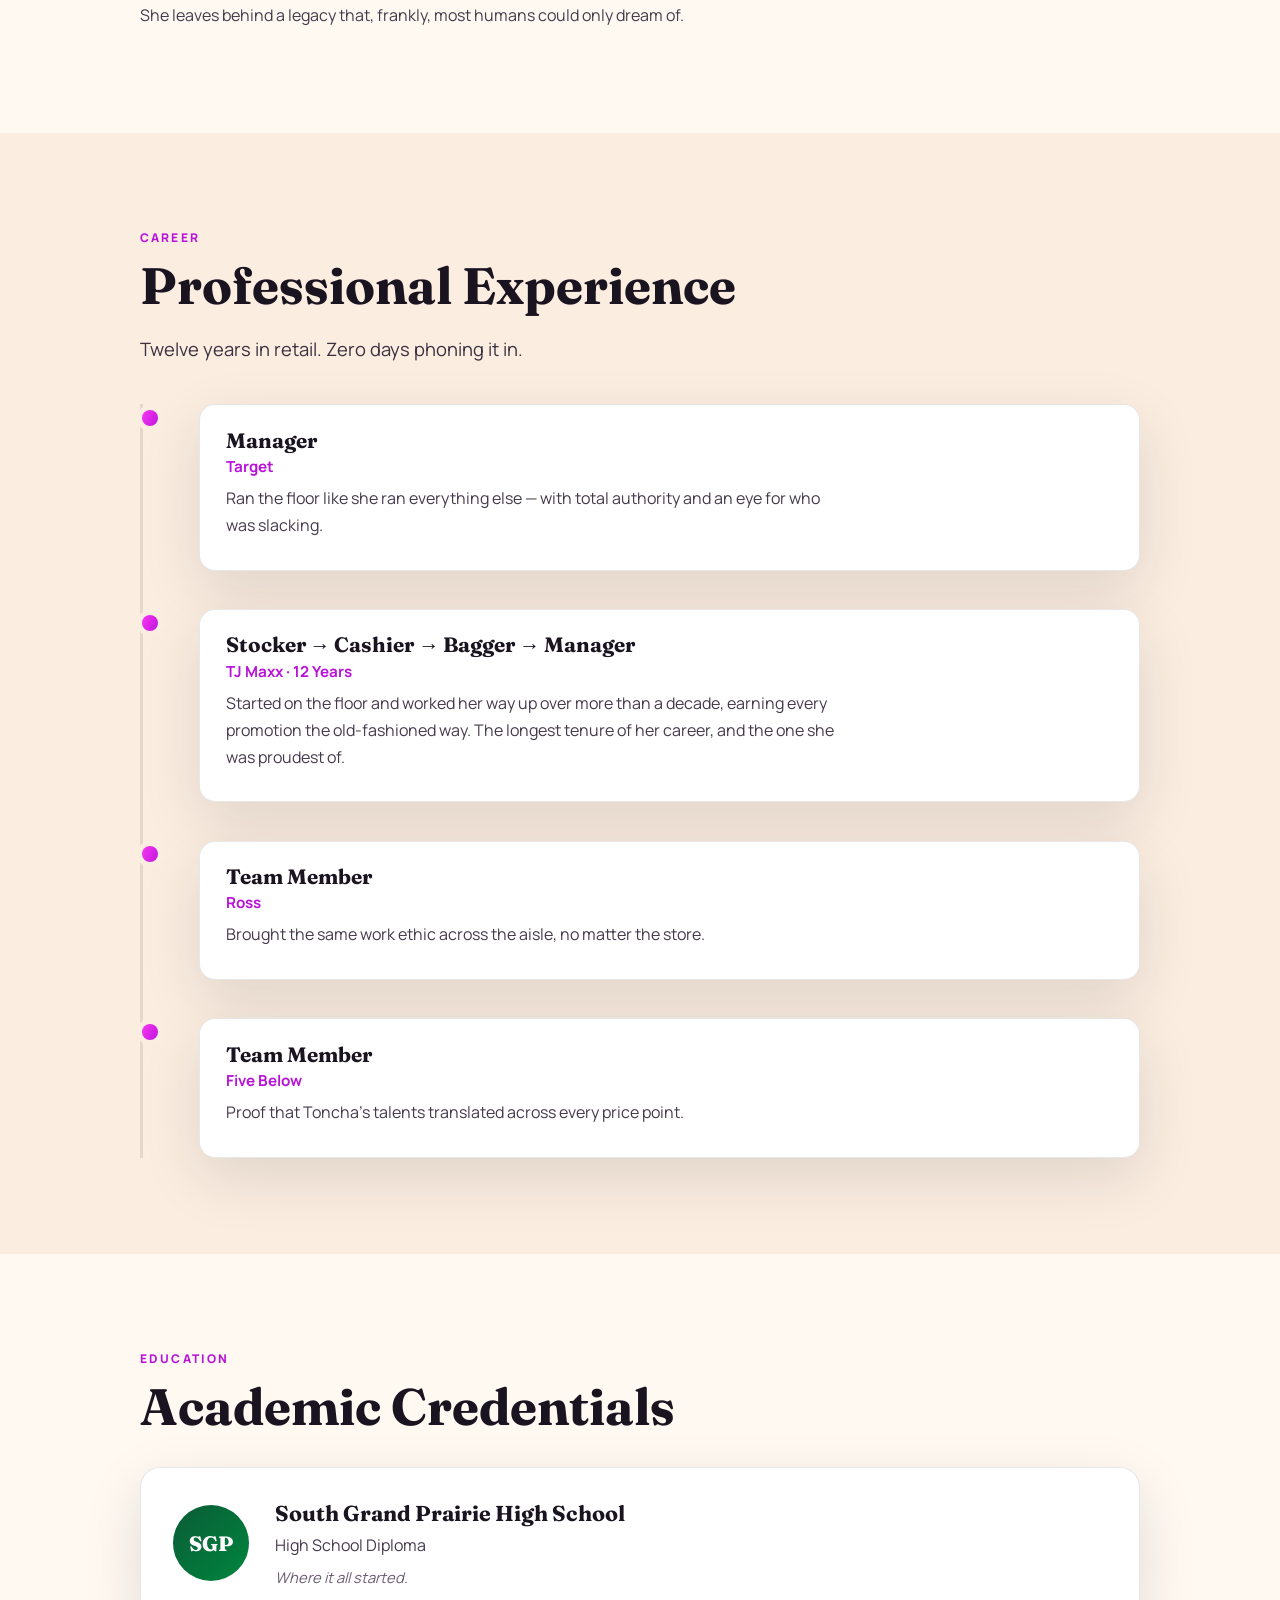
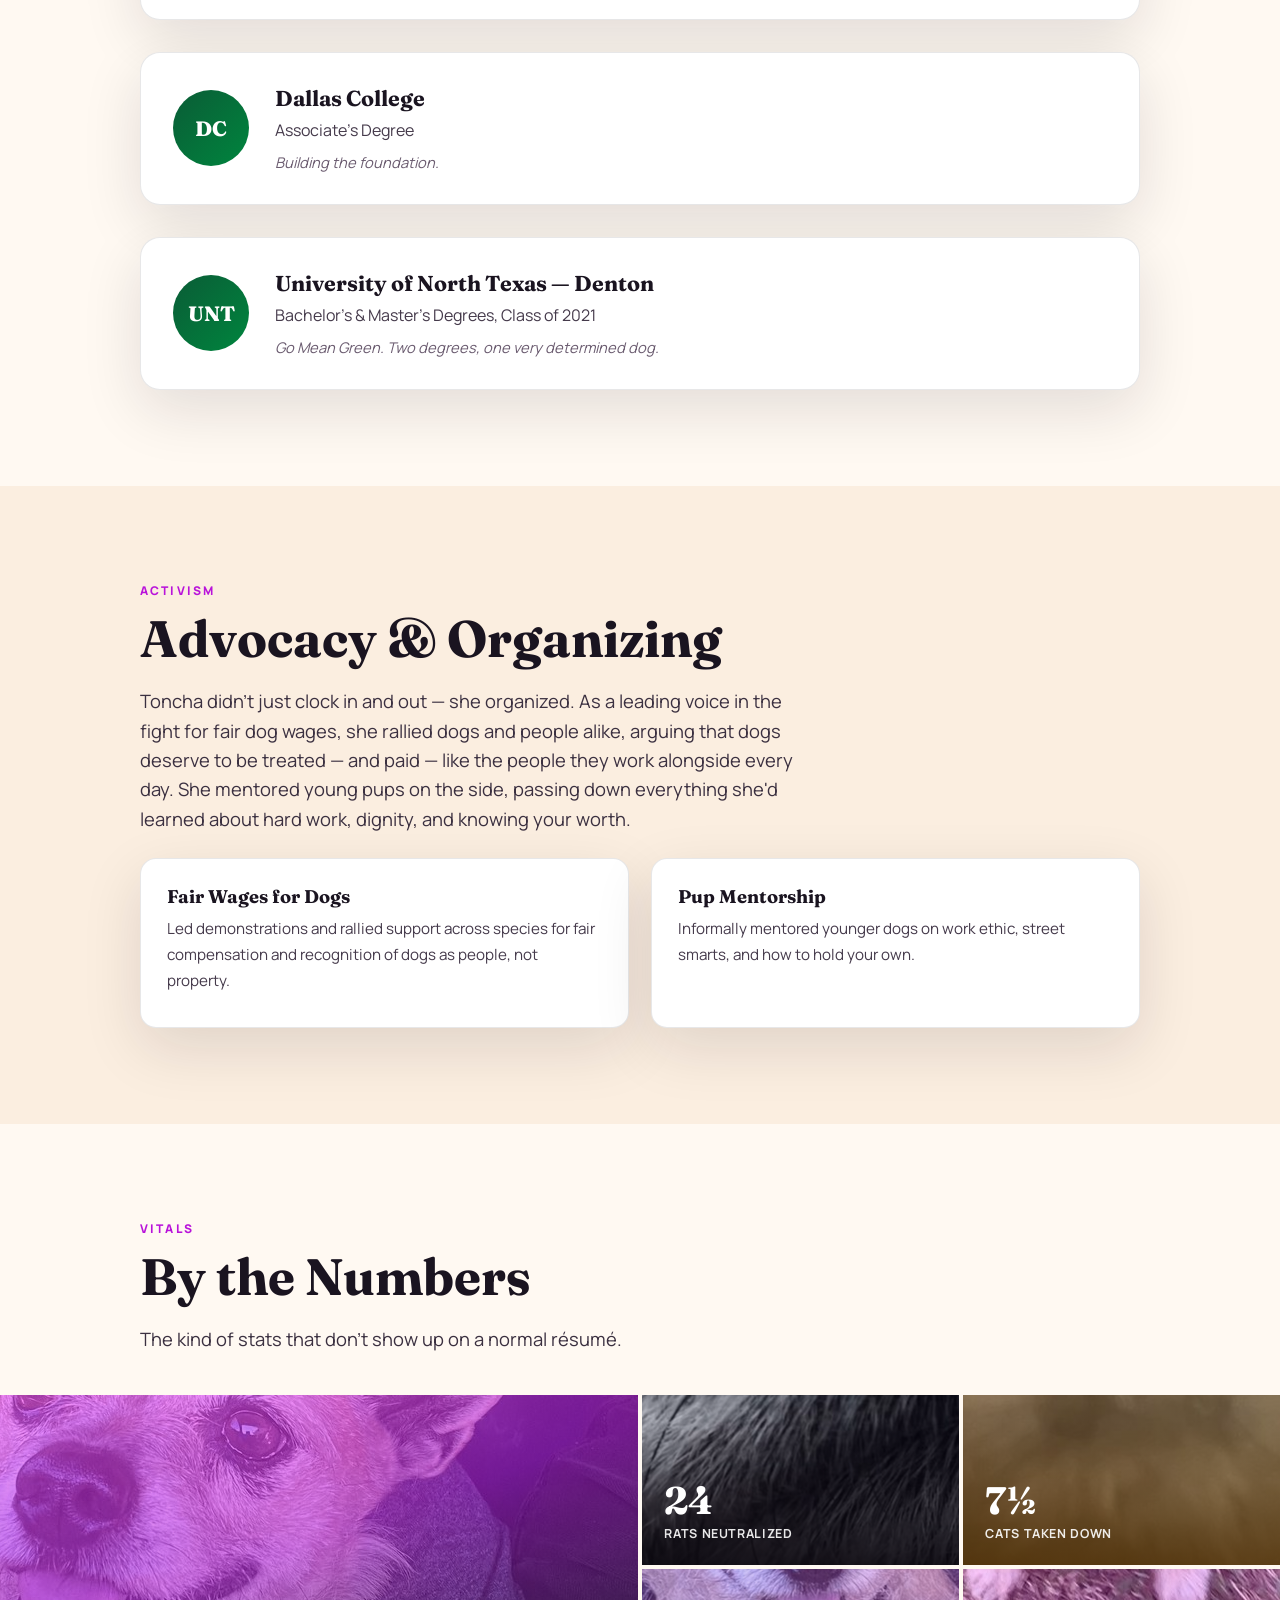
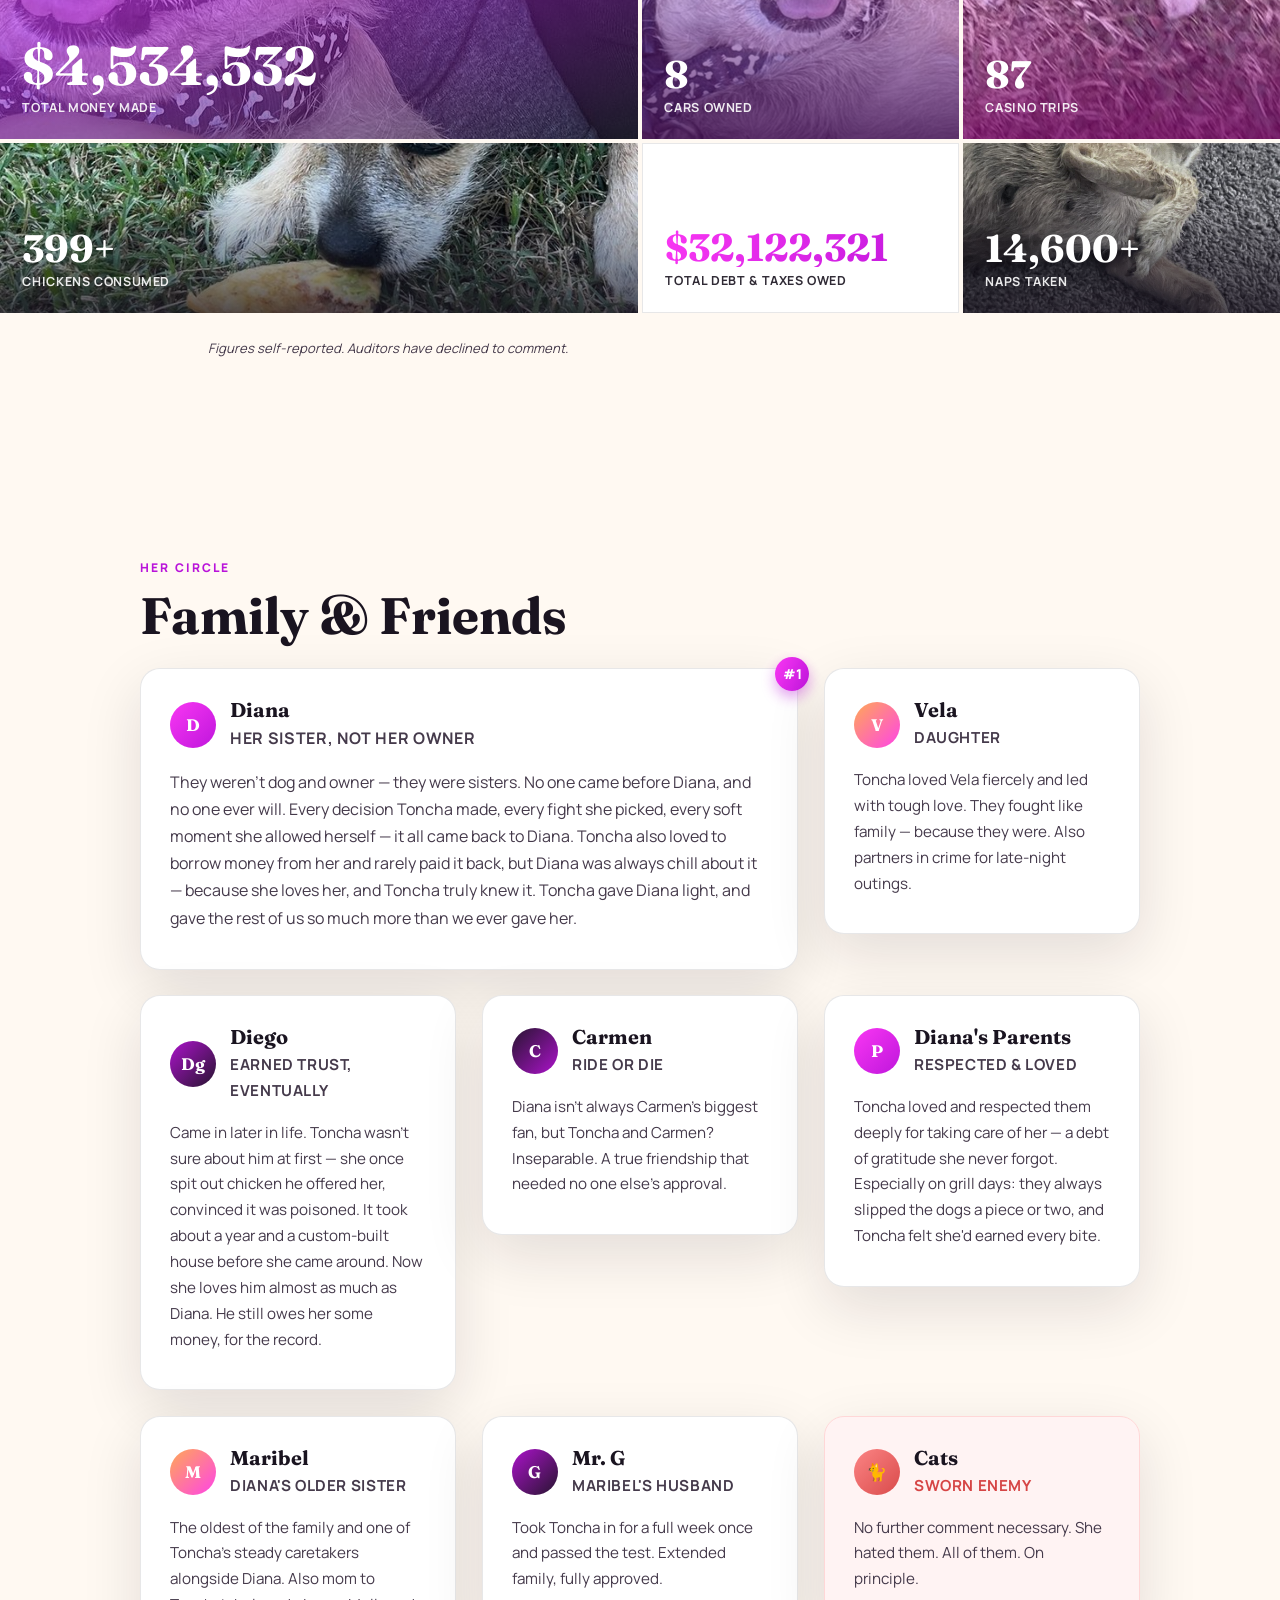
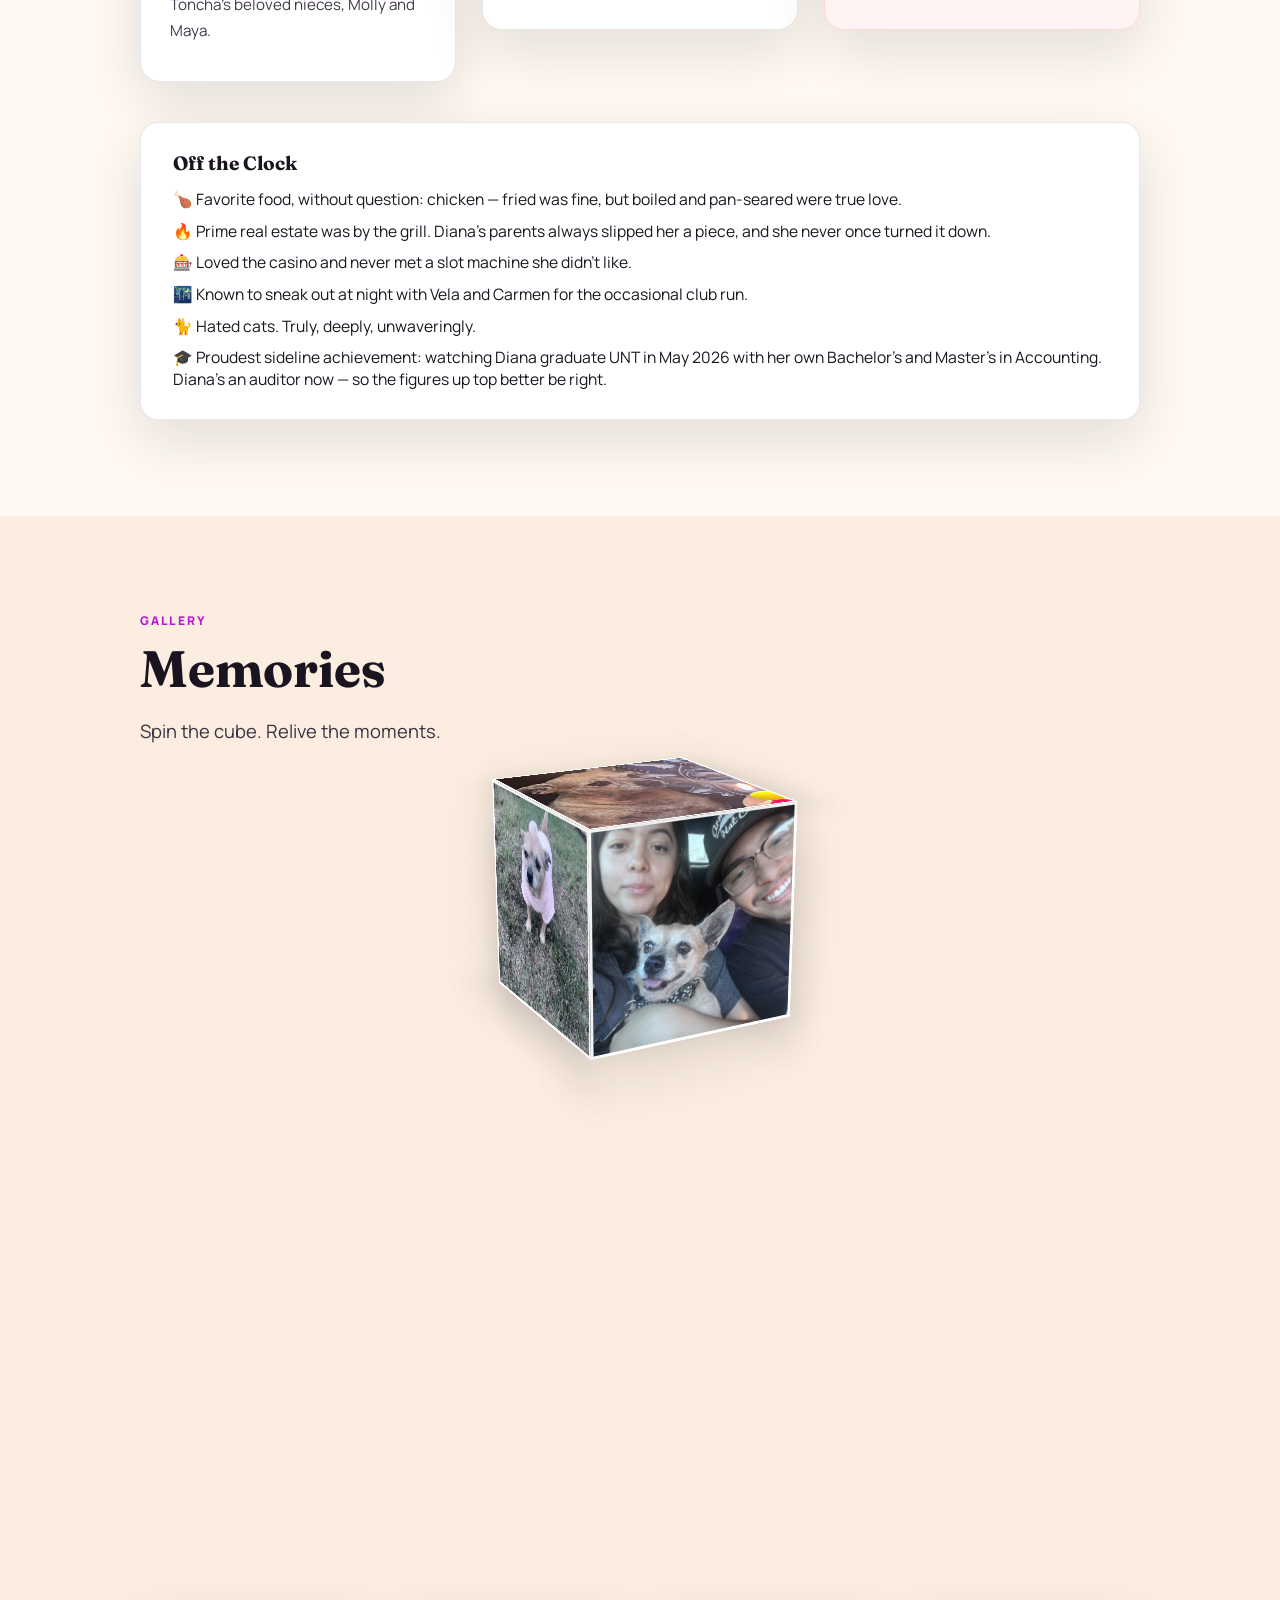
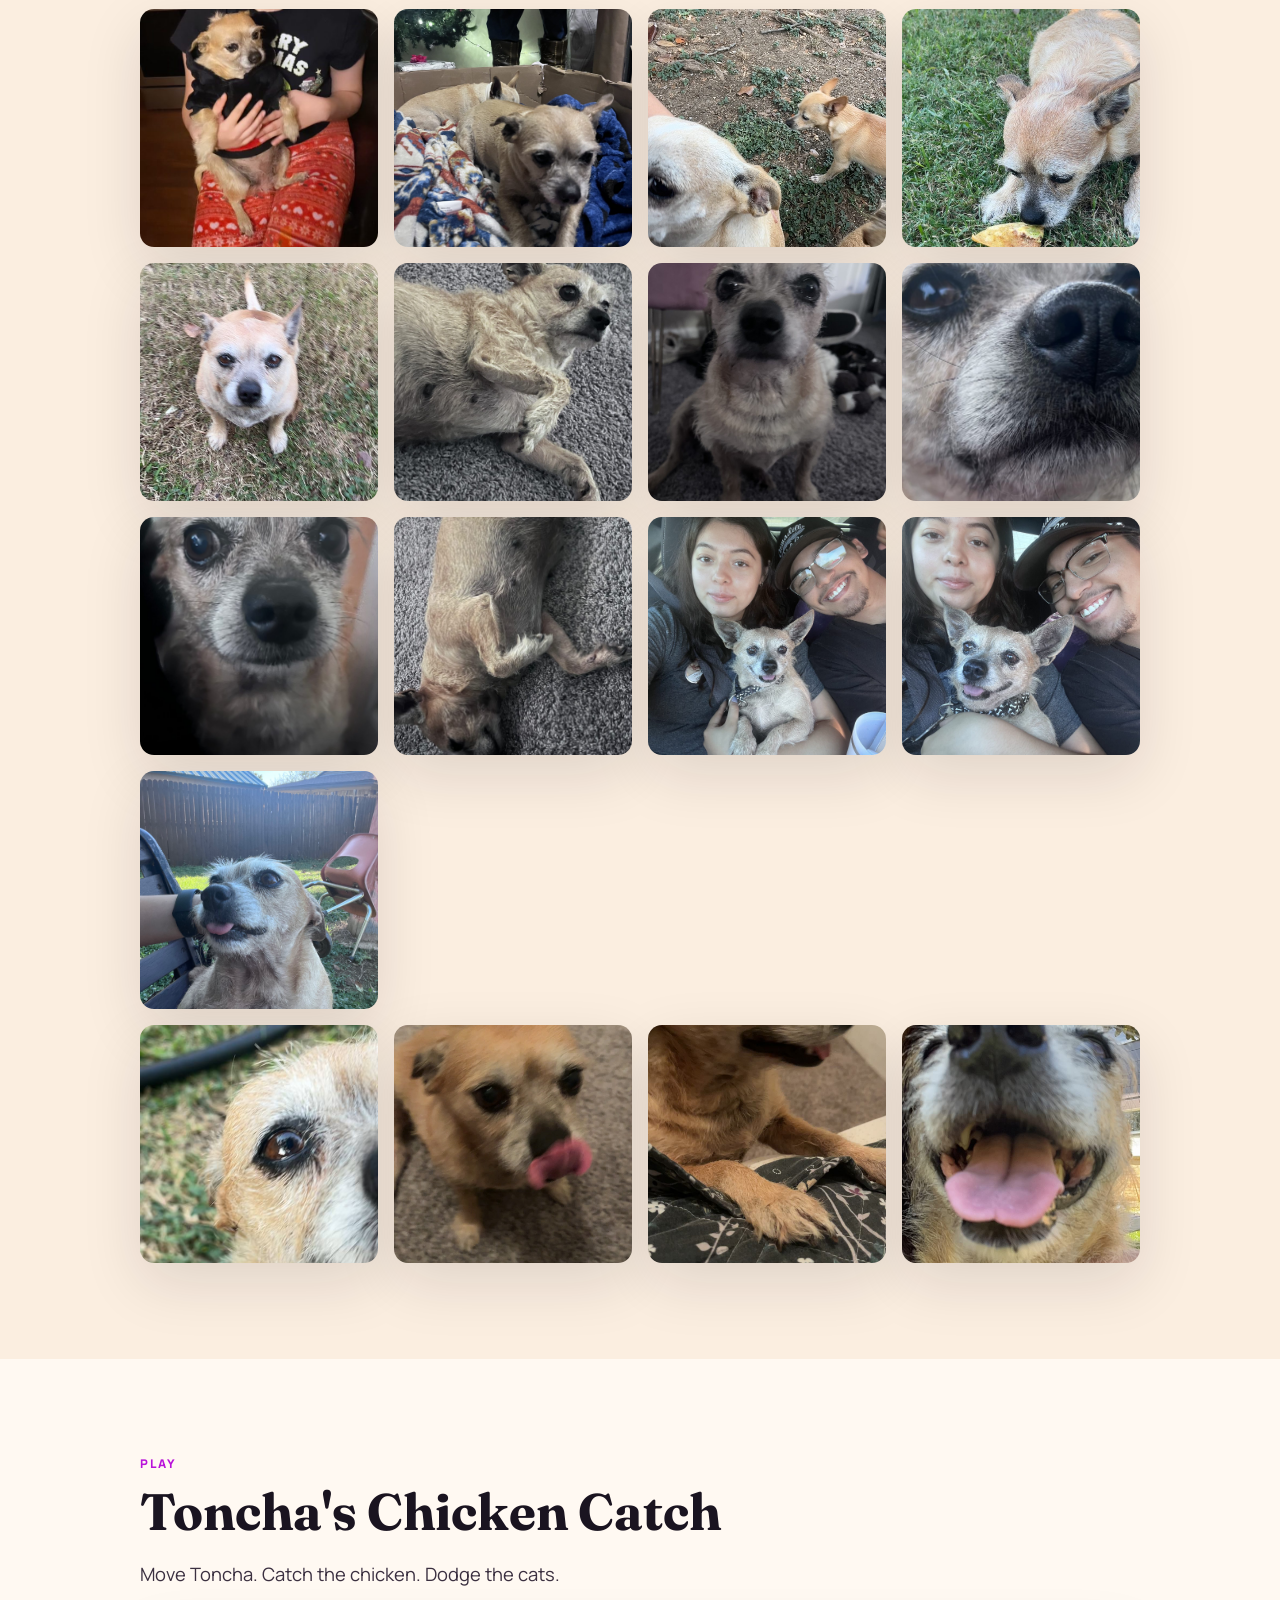
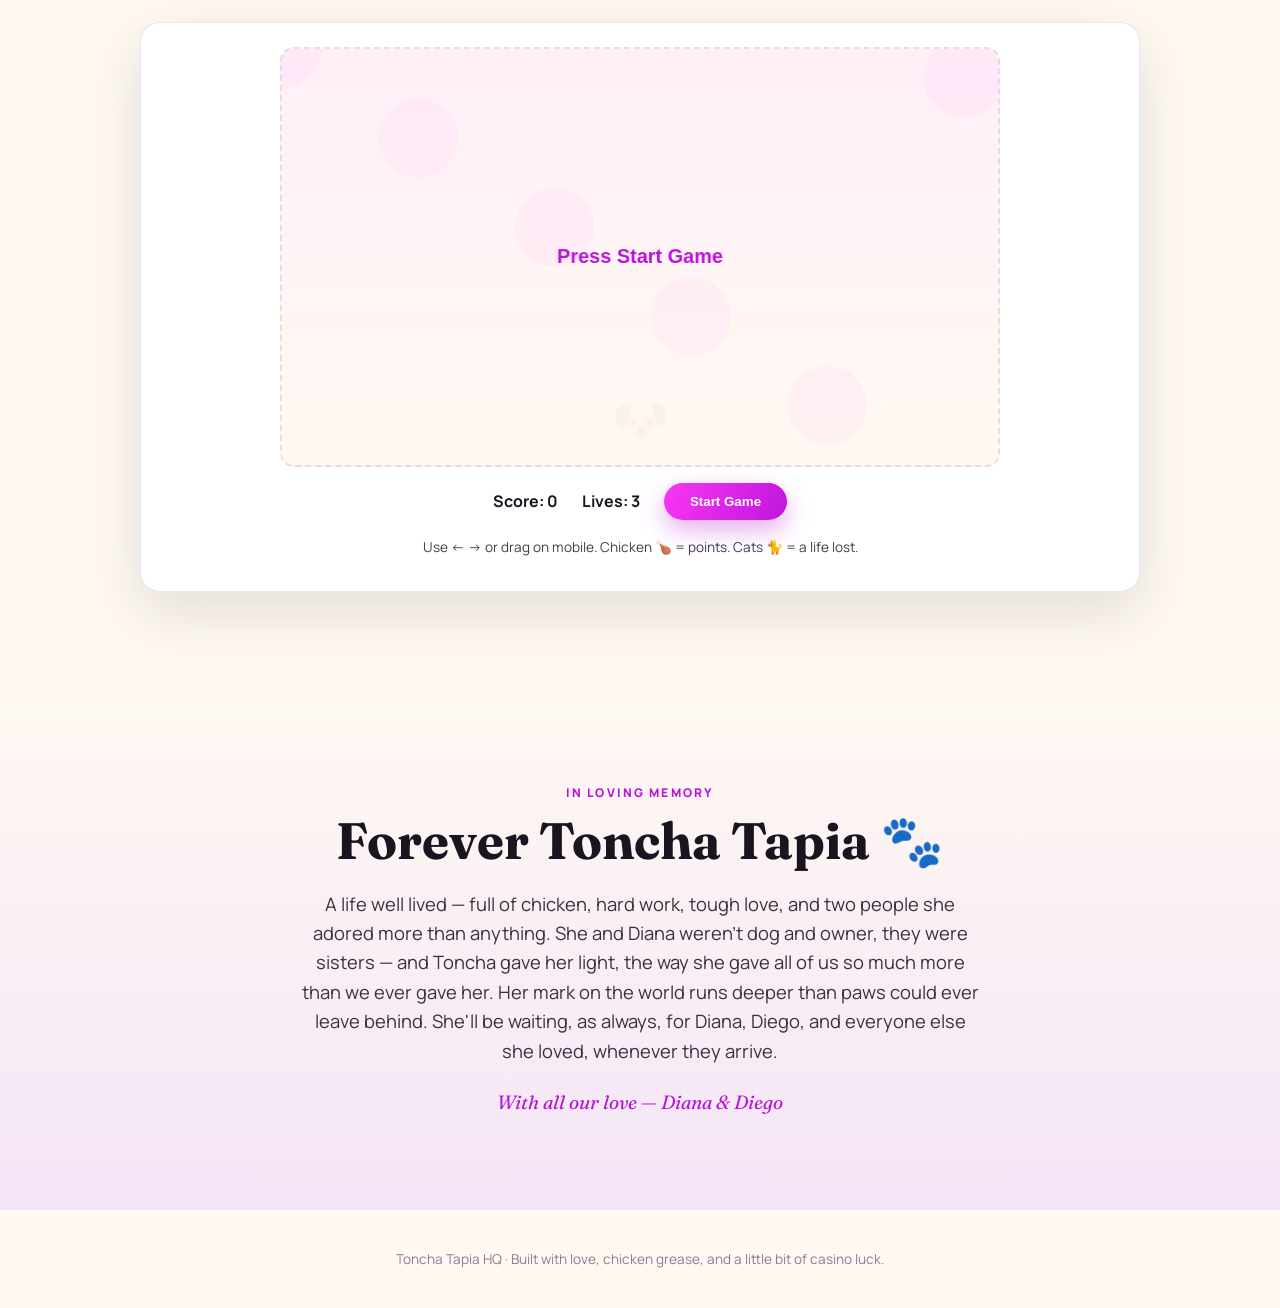
==== commit c94a1ca1: "Replace flat color vitals tiles with photo + duotone overlay, add heartwarming visit counter to foot" ====
--- a/hq.html
+++ b/hq.html
@@ -214,23 +214,28 @@
     </div>
 
     <div class="vitals-bento full-bleed">
-      <div class="vitals-tile t-money reveal">
+      <div class="vitals-tile t-money reveal parallax-tile" style="background-image:url('assets/images/toncha-diego-diana-car2.jpg')">
+        <div class="parallax-scrim scrim-money"></div>
         <span class="vitals-num">$4,534,532</span>
         <p class="vitals-label">Total Money Made</p>
       </div>
-      <div class="vitals-tile t-rats reveal">
+      <div class="vitals-tile t-rats reveal parallax-tile" style="background-image:url('assets/images/toncha-nose-closeup.jpg')">
+        <div class="parallax-scrim scrim-rats"></div>
         <span class="vitals-num">24</span>
         <p class="vitals-label">Rats Neutralized</p>
       </div>
-      <div class="vitals-tile t-cats reveal">
+      <div class="vitals-tile t-cats reveal parallax-tile" style="background-image:url('assets/images/toncha-tapia-face.jpg')">
+        <div class="parallax-scrim scrim-cats"></div>
         <span class="vitals-num">7&frac12;</span>
         <p class="vitals-label">Cats Taken Down</p>
       </div>
-      <div class="vitals-tile t-cars reveal">
+      <div class="vitals-tile t-cars reveal parallax-tile" style="background-image:url('assets/images/toncha-diego-diana-car1.jpg')">
+        <div class="parallax-scrim scrim-cars"></div>
         <span class="vitals-num">8</span>
         <p class="vitals-label">Cars Owned</p>
       </div>
-      <div class="vitals-tile t-casino reveal">
+      <div class="vitals-tile t-casino reveal parallax-tile" style="background-image:url('assets/images/toncha-yard-lookup.jpg')">
+        <div class="parallax-scrim scrim-casino"></div>
         <span class="vitals-num">87</span>
         <p class="vitals-label">Casino Trips</p>
       </div>
@@ -419,6 +424,10 @@
   </section>
 
   <footer>
+    <div class="visit-counter">
+      <span class="visit-counter-heart">💜</span>
+      <span><span id="visit-count">—</span> hearts have stopped by to think about Toncha</span>
+    </div>
     <p>Toncha Tapia HQ &middot; Built with love, chicken grease, and a little bit of casino luck.</p>
   </footer>
 
--- a/assets/css/hq.css
+++ b/assets/css/hq.css
@@ -450,14 +450,20 @@
 .parallax-tile .vitals-num,
 .parallax-tile .vitals-label { position: relative; z-index: 1; }
 
+.scrim-money { background: linear-gradient(160deg, rgba(255,58,245,0.55) 0%, rgba(185,19,218,0.55) 45%, rgba(26,20,32,0.55) 100%); }
+.scrim-rats { background: linear-gradient(180deg, rgba(26,20,32,0.2) 15%, rgba(10,7,14,0.88) 100%); }
+.scrim-cats { background: linear-gradient(180deg, rgba(255,179,71,0.25) 15%, rgba(94,58,10,0.82) 100%); }
+.scrim-cars { background: linear-gradient(180deg, rgba(185,19,218,0.25) 15%, rgba(64,10,79,0.82) 100%); }
+.scrim-casino { background: linear-gradient(180deg, rgba(255,58,245,0.25) 15%, rgba(120,10,103,0.82) 100%); }
+
 .t-money {
-  background: linear-gradient(135deg, var(--accent) -10%, var(--accent-2) 110%);
+  background: var(--accent-2);
   grid-column: 1 / 3;
   grid-row: 1 / 3;
 }
 .t-money .vitals-num { font-size: clamp(2rem, 5vw, 3.4rem); }
 .t-rats { background: var(--ink); grid-column: 3 / 4; grid-row: 1 / 2; }
-.t-cats { background: var(--accent-3); color: var(--ink); grid-column: 4 / 5; grid-row: 1 / 2; }
+.t-cats { background: var(--accent-3); grid-column: 4 / 5; grid-row: 1 / 2; }
 .t-cars { background: var(--accent-2); grid-column: 3 / 4; grid-row: 2 / 3; }
 .t-casino { background: var(--accent); grid-column: 4 / 5; grid-row: 2 / 3; }
 .t-chickens { grid-column: 1 / 3; grid-row: 3 / 4; }
@@ -711,6 +717,37 @@
   padding: 2.5rem 1.5rem;
   font-size: 0.85rem;
   color: #8a7c8e;
+}
+.visit-counter {
+  display: inline-flex;
+  align-items: center;
+  gap: 0.6rem;
+  background: white;
+  border: 1px solid var(--line);
+  border-radius: 999px;
+  padding: 0.6rem 1.3rem;
+  margin-bottom: 1.4rem;
+  font-size: 0.85rem;
+  font-weight: 600;
+  color: #5a4d5f;
+  box-shadow: var(--shadow);
+}
+.visit-counter-heart {
+  font-size: 1.05rem;
+  animation: heartBeat 1.6s ease-in-out infinite;
+}
+#visit-count {
+  font-family: var(--serif);
+  font-weight: 700;
+  font-size: 1.05rem;
+  color: var(--accent-2);
+}
+@keyframes heartBeat {
+  0%, 100% { transform: scale(1); }
+  15% { transform: scale(1.25); }
+  30% { transform: scale(1); }
+  45% { transform: scale(1.15); }
+  60% { transform: scale(1); }
 }
 
 /* ---------- reveal on scroll ---------- */
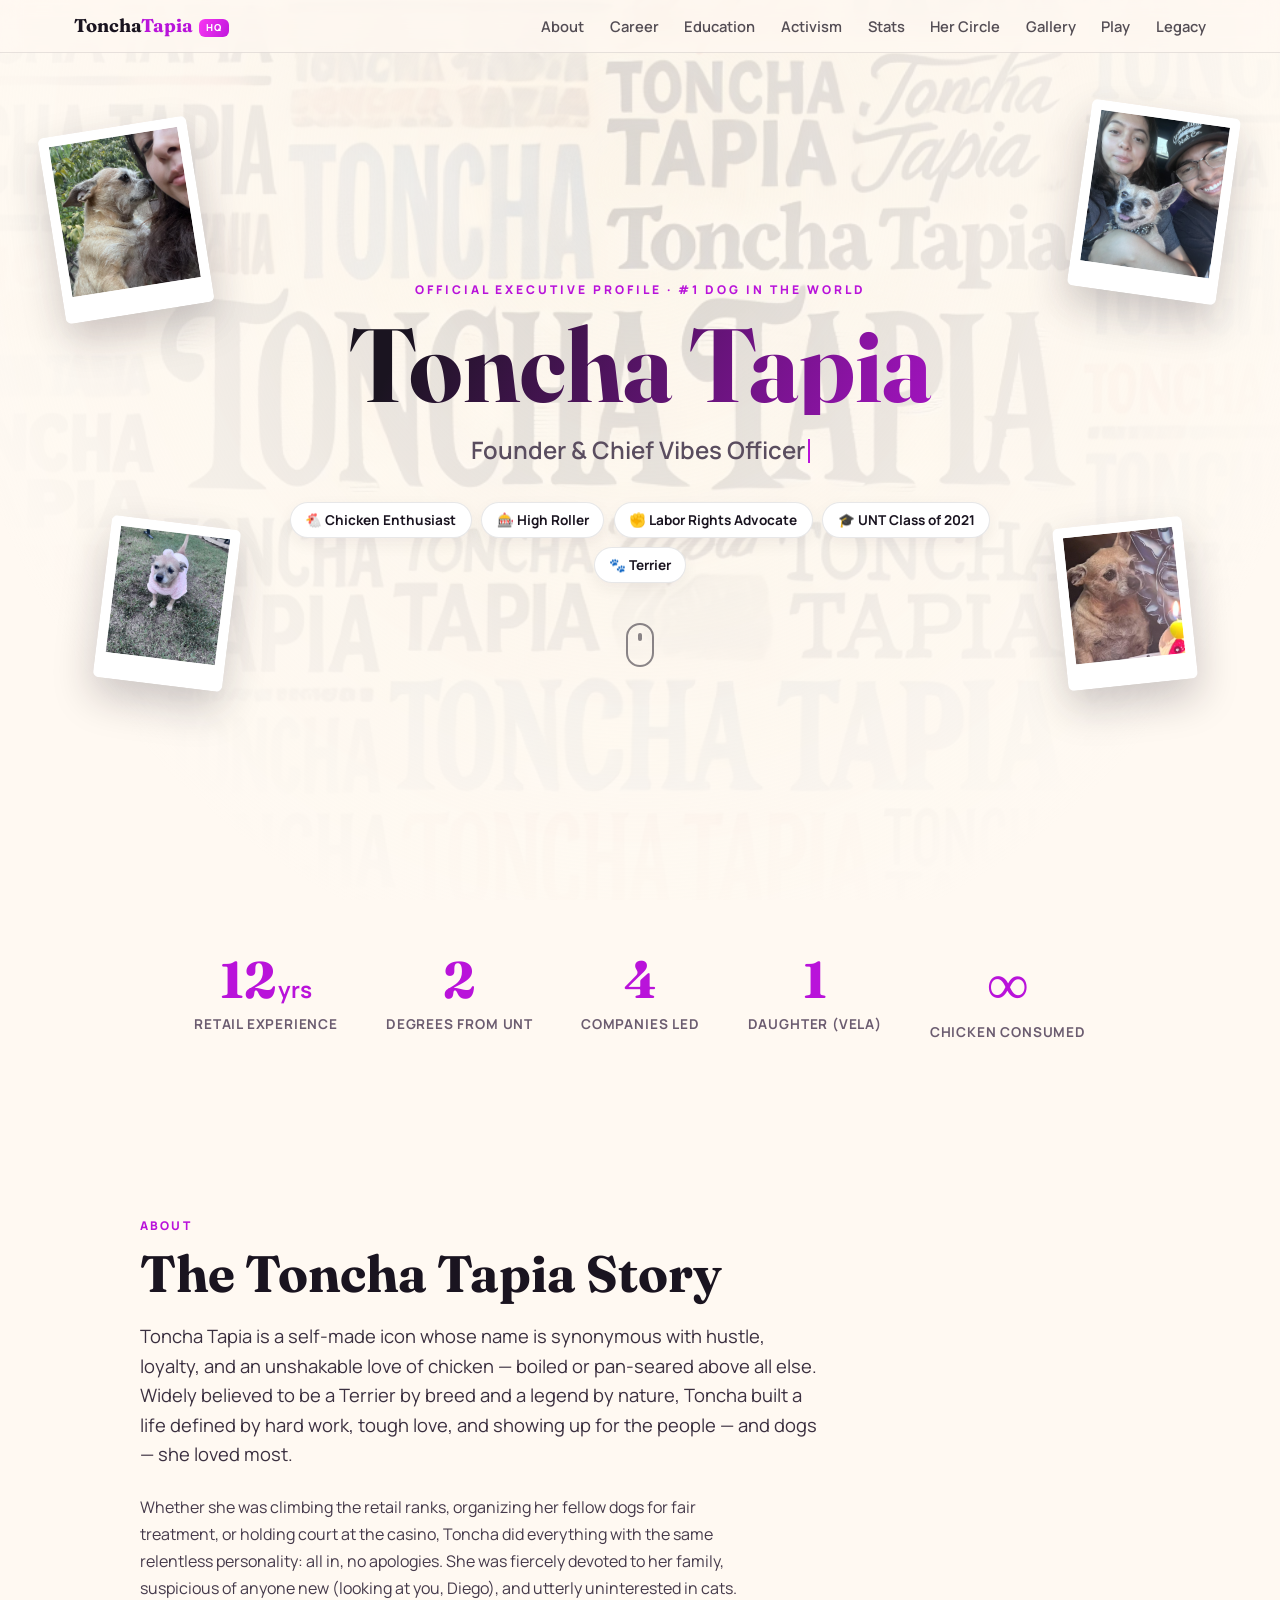
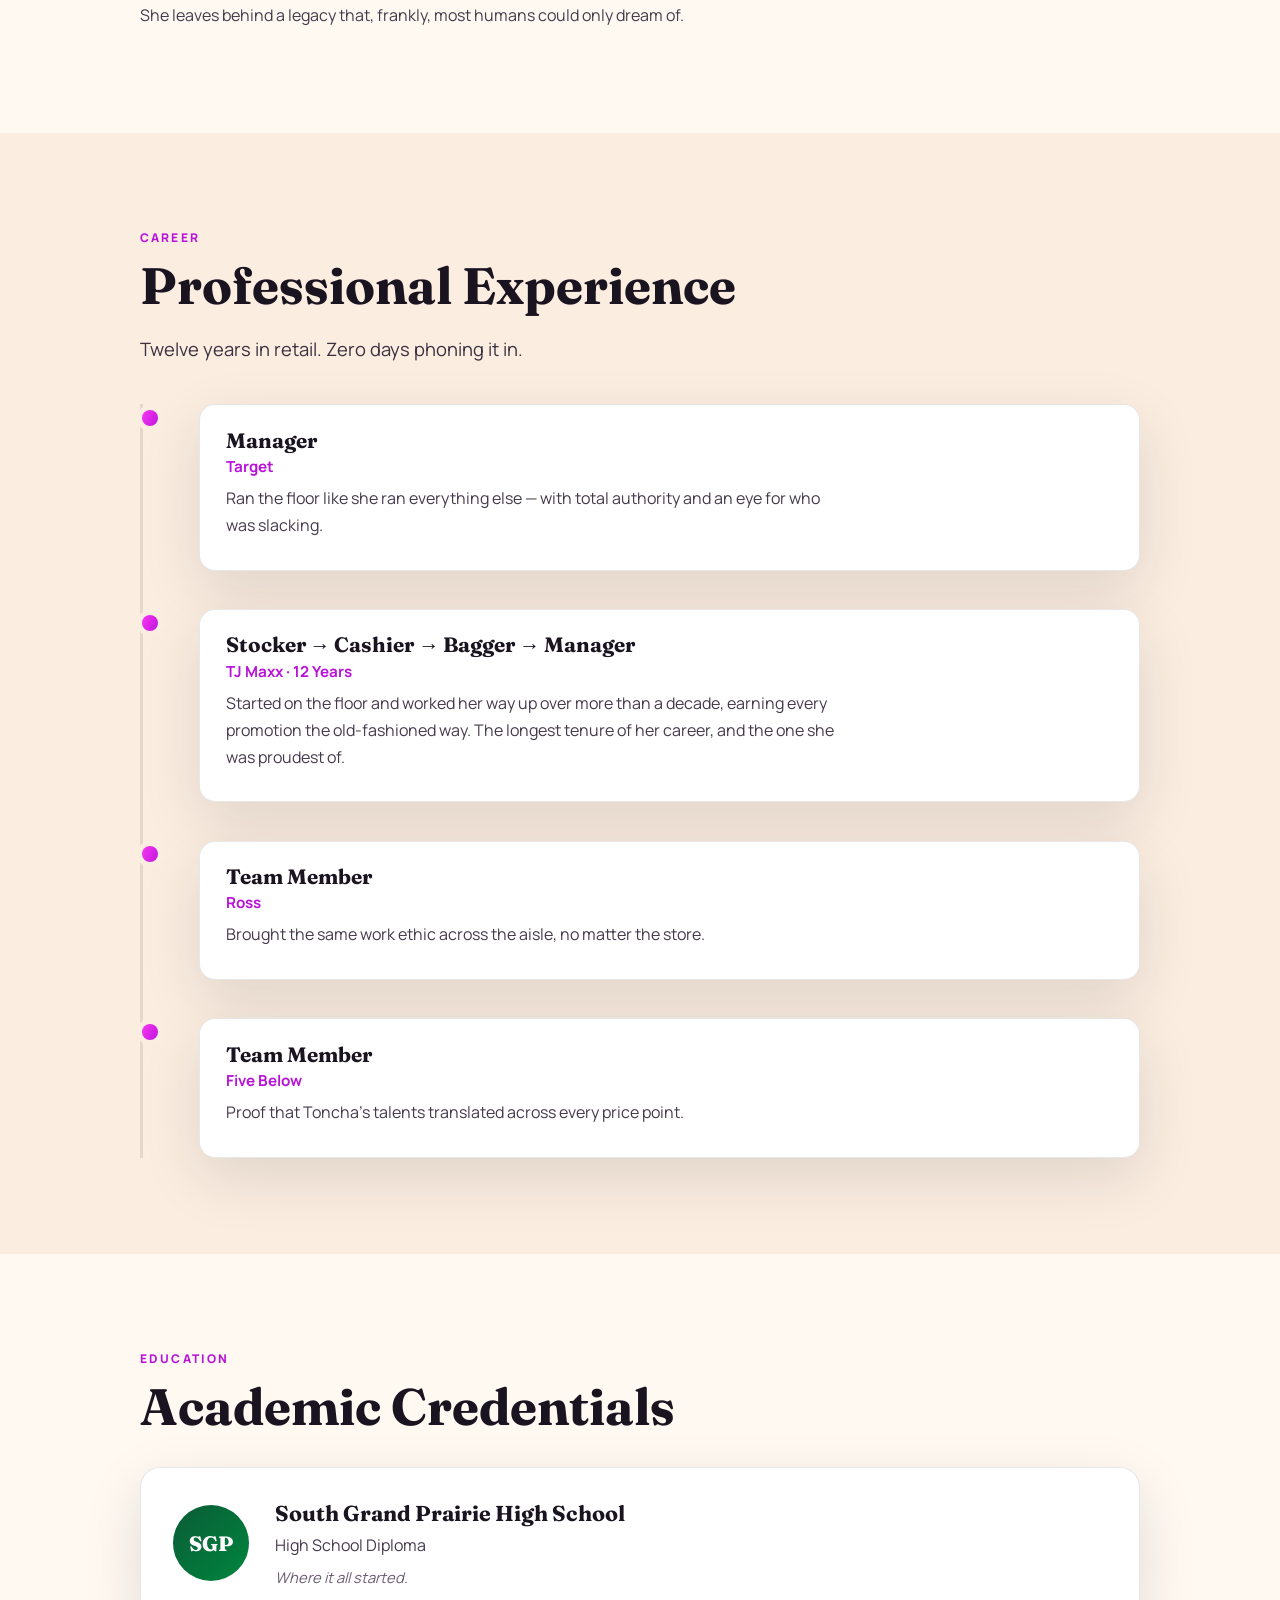
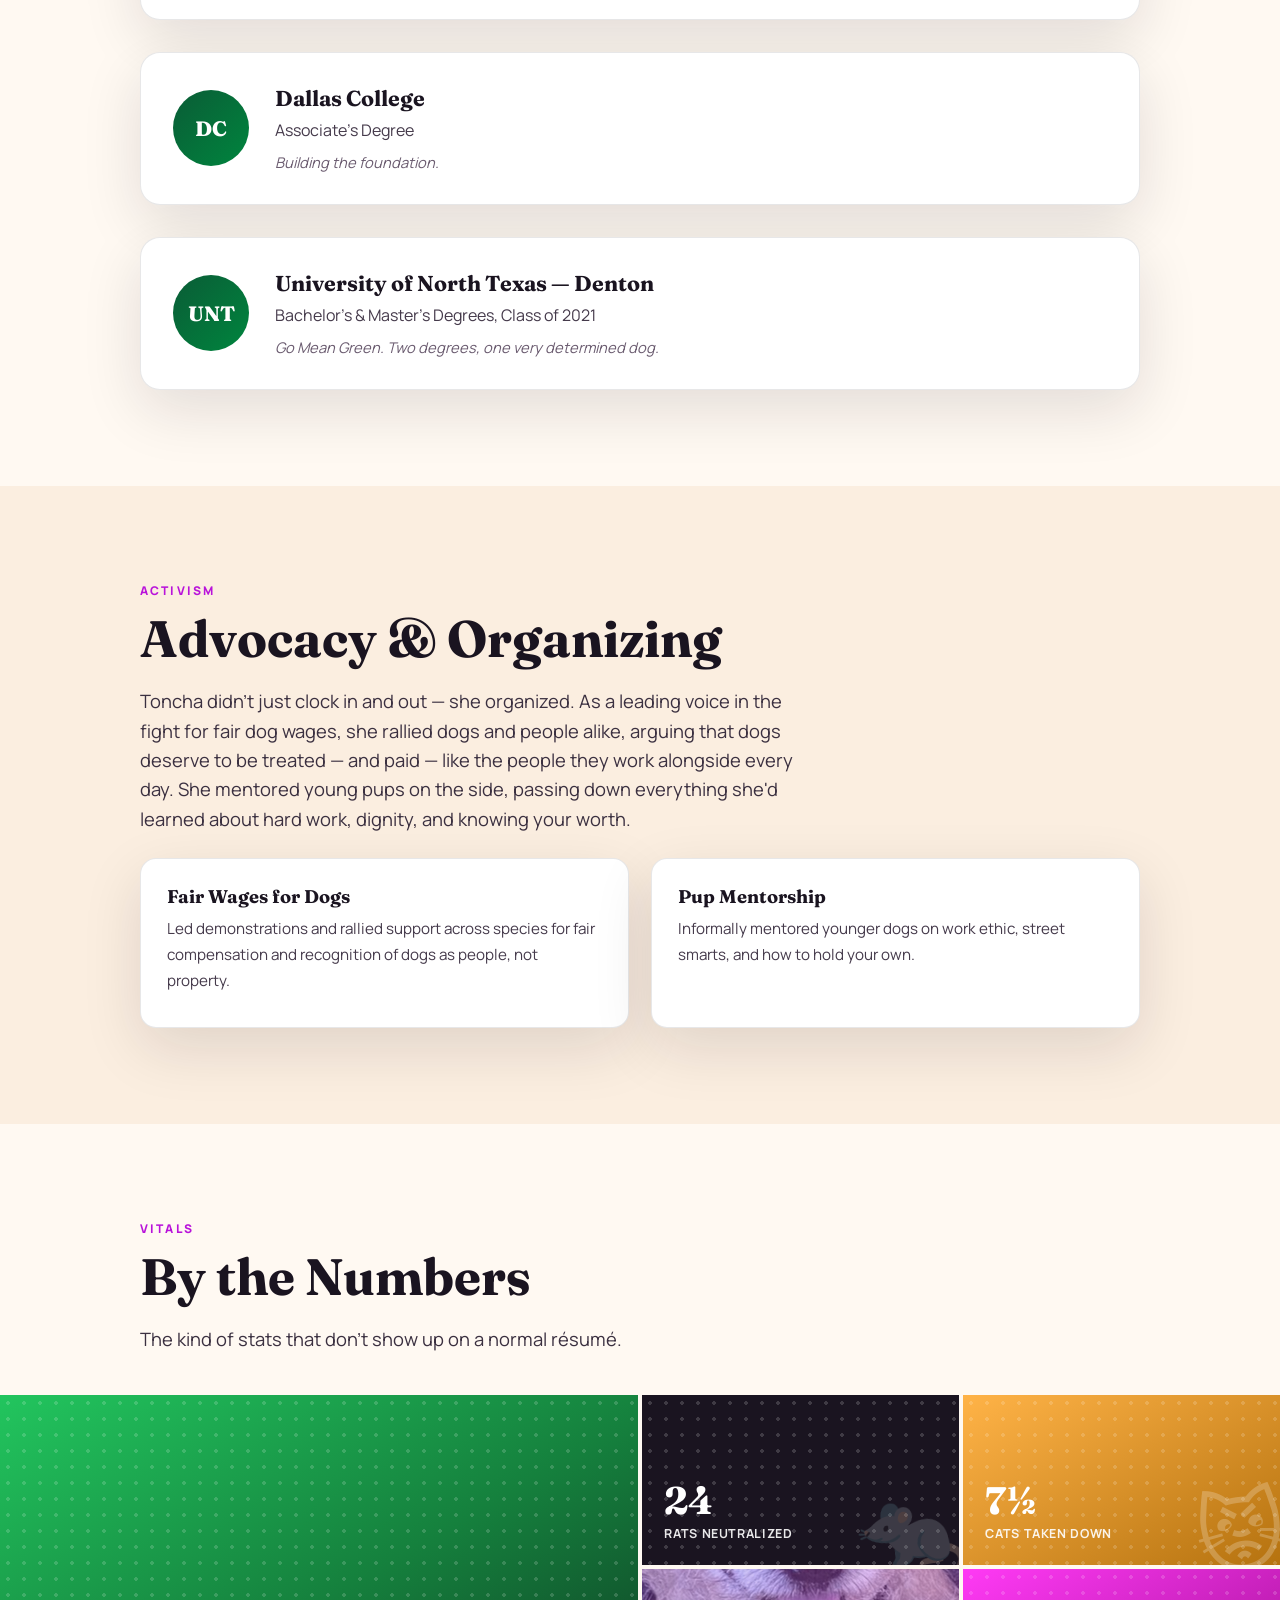
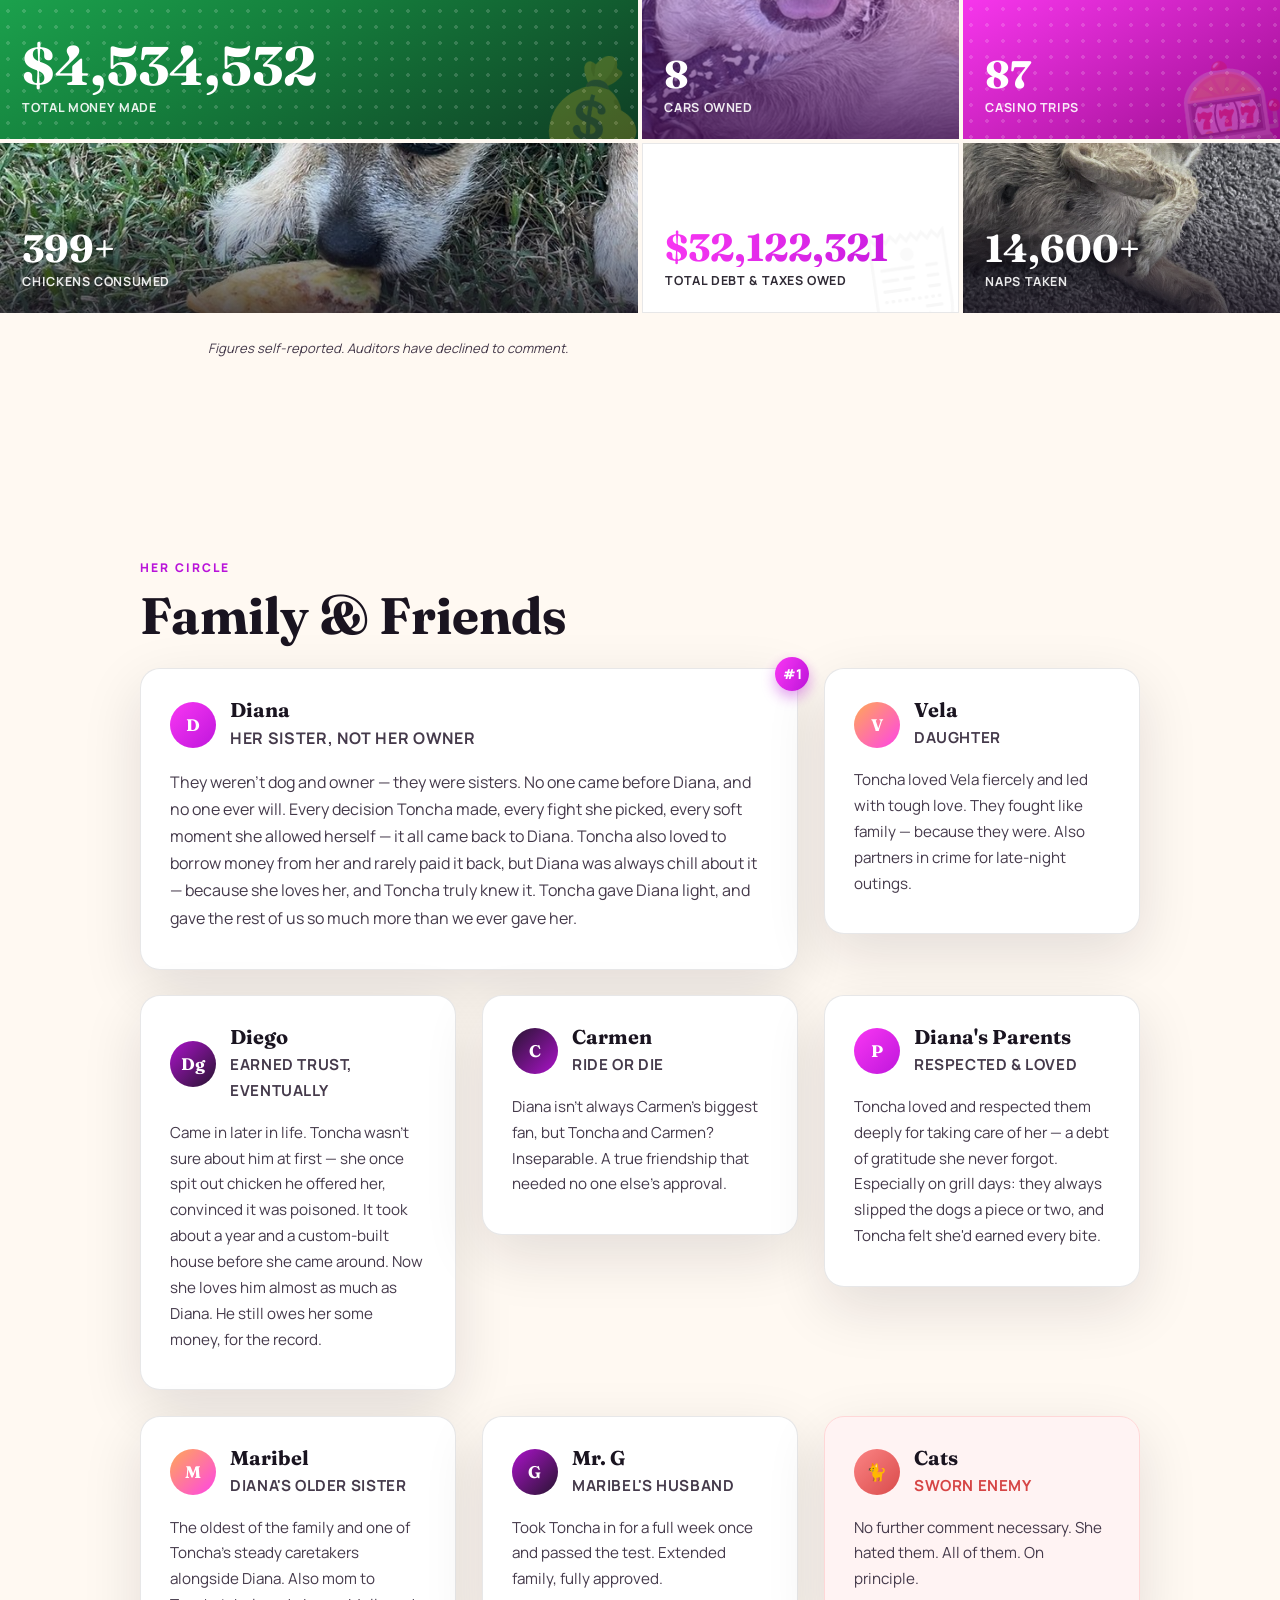
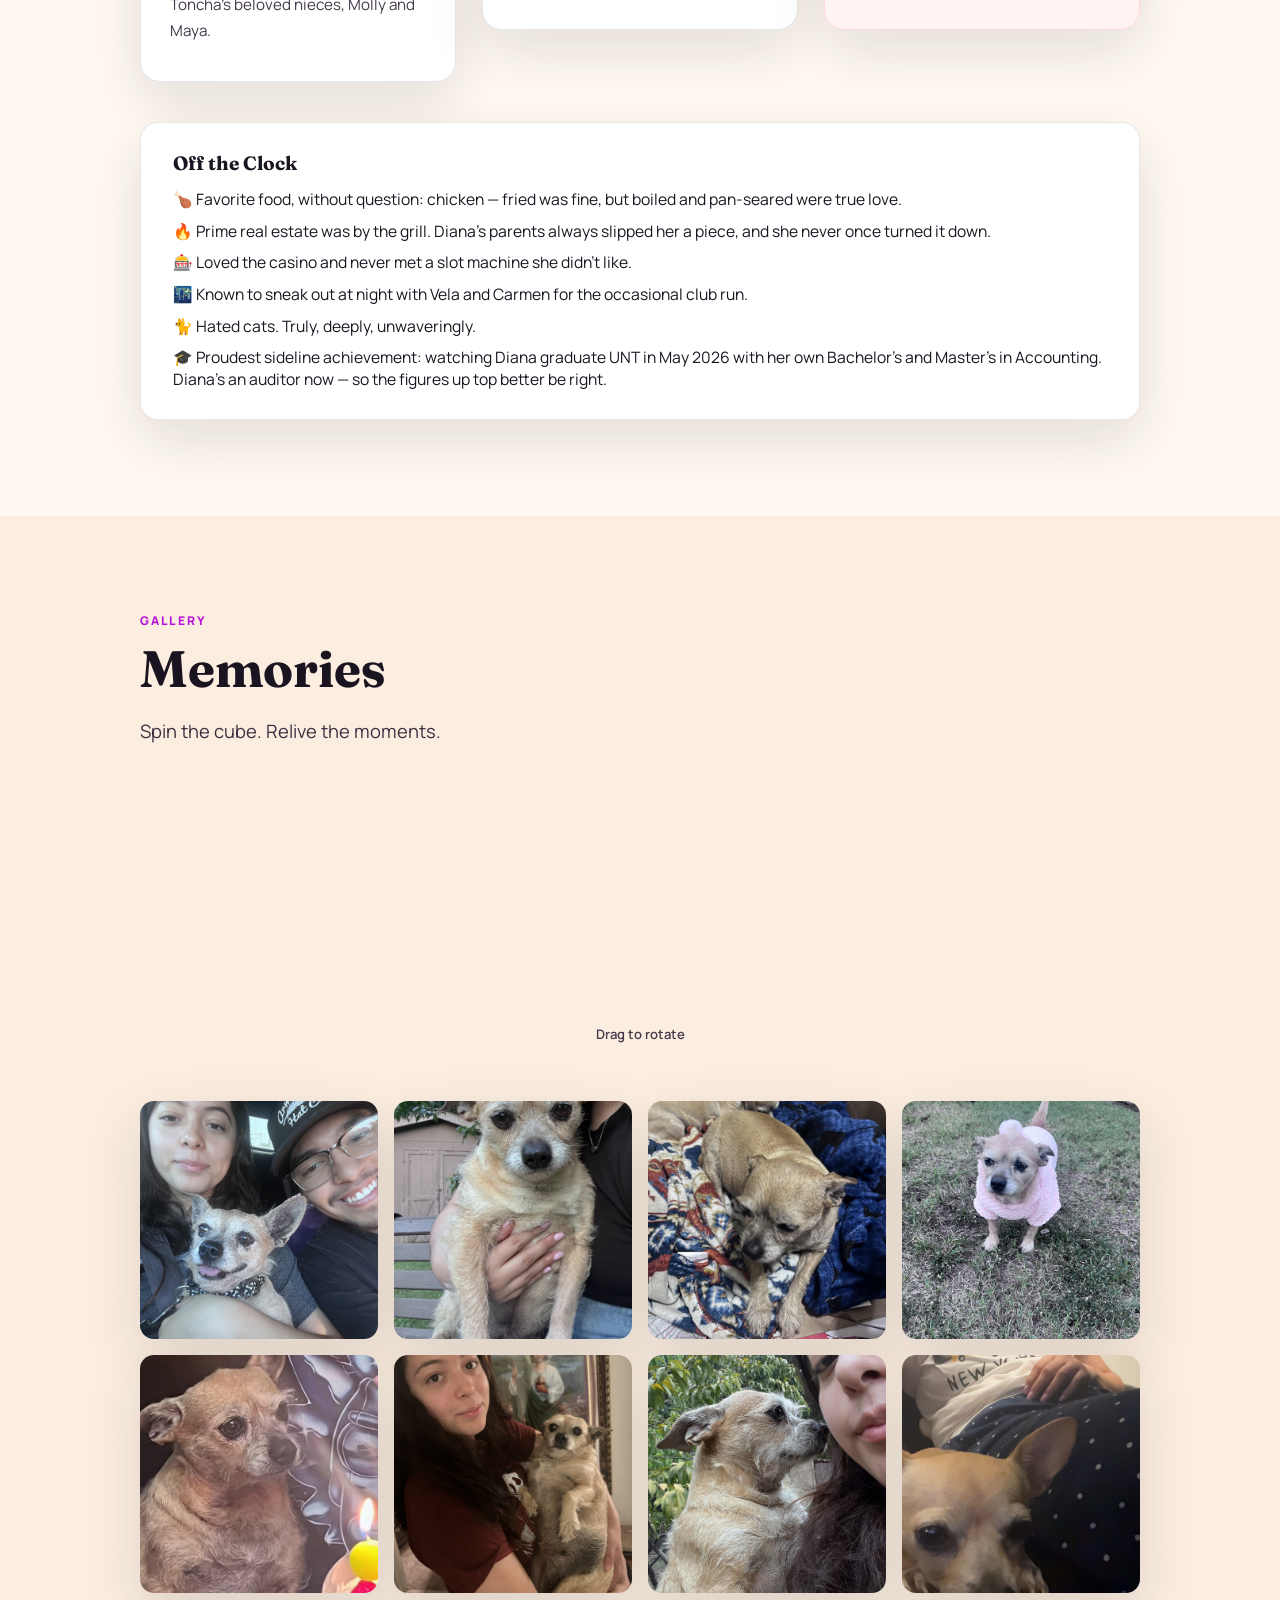
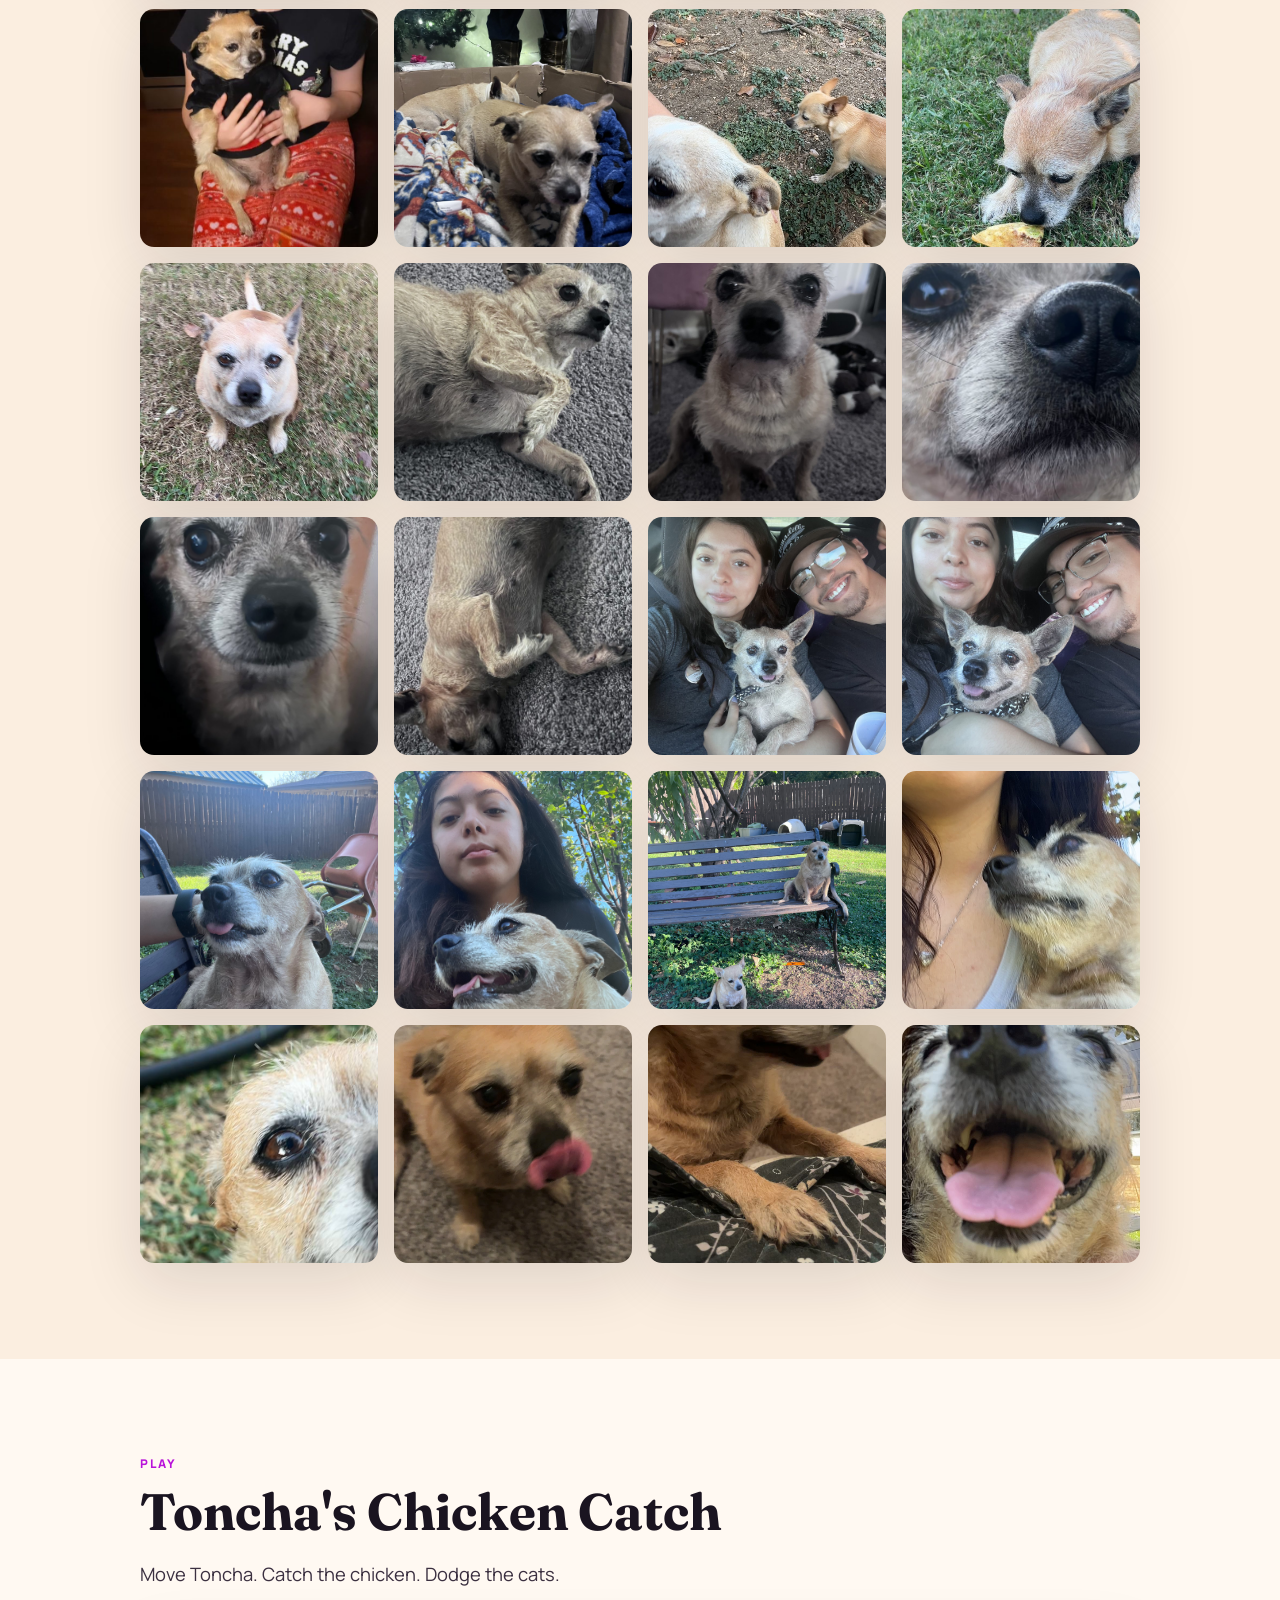
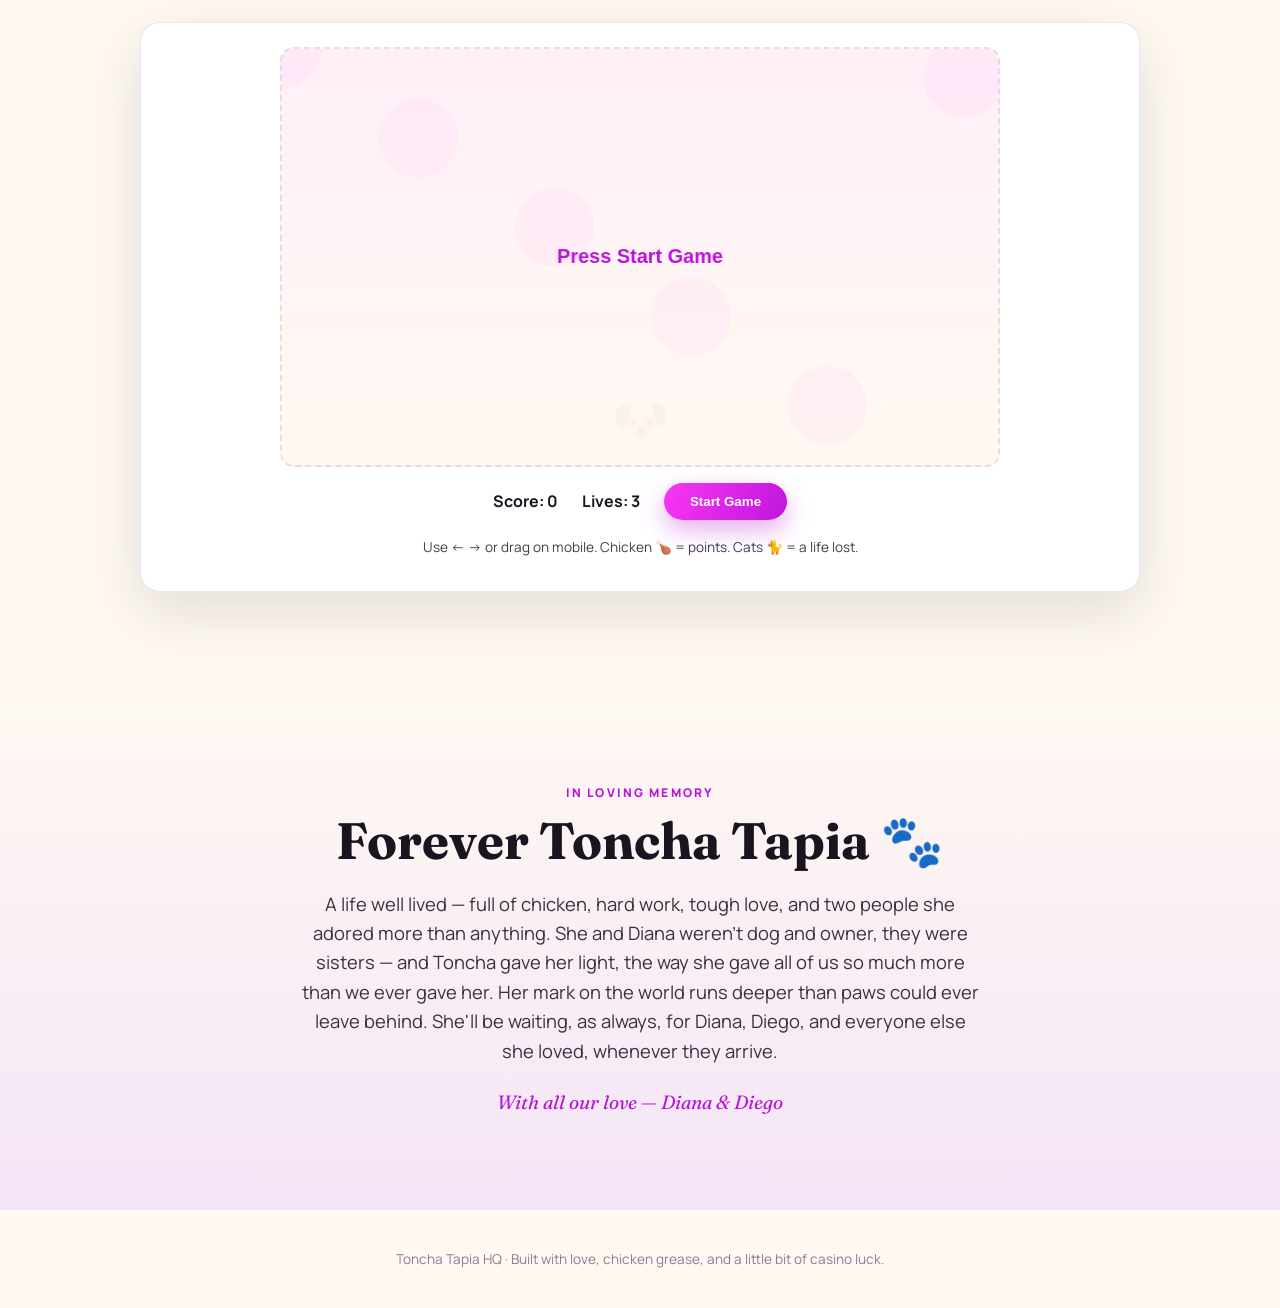
==== commit 7bc62a39: "Rebalance vitals tiles (icon+pattern mix vs photos), make money tile green with strong contrast, swi" ====
--- a/hq.html
+++ b/hq.html
@@ -214,18 +214,21 @@
     </div>
 
     <div class="vitals-bento full-bleed">
-      <div class="vitals-tile t-money reveal parallax-tile" style="background-image:url('assets/images/toncha-diego-diana-car2.jpg')">
-        <div class="parallax-scrim scrim-money"></div>
+      <div class="vitals-tile t-money icon-tile reveal">
+        <span class="tile-pattern"></span>
+        <span class="tile-icon">💰</span>
         <span class="vitals-num">$4,534,532</span>
         <p class="vitals-label">Total Money Made</p>
       </div>
-      <div class="vitals-tile t-rats reveal parallax-tile" style="background-image:url('assets/images/toncha-nose-closeup.jpg')">
-        <div class="parallax-scrim scrim-rats"></div>
+      <div class="vitals-tile t-rats icon-tile reveal">
+        <span class="tile-pattern"></span>
+        <span class="tile-icon">🐀</span>
         <span class="vitals-num">24</span>
         <p class="vitals-label">Rats Neutralized</p>
       </div>
-      <div class="vitals-tile t-cats reveal parallax-tile" style="background-image:url('assets/images/toncha-tapia-face.jpg')">
-        <div class="parallax-scrim scrim-cats"></div>
+      <div class="vitals-tile t-cats icon-tile reveal">
+        <span class="tile-pattern"></span>
+        <span class="tile-icon">😾</span>
         <span class="vitals-num">7&frac12;</span>
         <p class="vitals-label">Cats Taken Down</p>
       </div>
@@ -234,8 +237,9 @@
         <span class="vitals-num">8</span>
         <p class="vitals-label">Cars Owned</p>
       </div>
-      <div class="vitals-tile t-casino reveal parallax-tile" style="background-image:url('assets/images/toncha-yard-lookup.jpg')">
-        <div class="parallax-scrim scrim-casino"></div>
+      <div class="vitals-tile t-casino icon-tile reveal">
+        <span class="tile-pattern"></span>
+        <span class="tile-icon">🎰</span>
         <span class="vitals-num">87</span>
         <p class="vitals-label">Casino Trips</p>
       </div>
@@ -244,7 +248,8 @@
         <span class="vitals-num">399+</span>
         <p class="vitals-label">Chickens Consumed</p>
       </div>
-      <div class="vitals-tile t-debt reveal">
+      <div class="vitals-tile t-debt icon-tile reveal">
+        <span class="tile-icon debt-icon">🧾</span>
         <span class="vitals-num">$32,122,321</span>
         <p class="vitals-label">Total Debt &amp; Taxes Owed</p>
       </div>
--- a/assets/css/hq.css
+++ b/assets/css/hq.css
@@ -450,22 +450,41 @@
 .parallax-tile .vitals-num,
 .parallax-tile .vitals-label { position: relative; z-index: 1; }
 
-.scrim-money { background: linear-gradient(160deg, rgba(255,58,245,0.55) 0%, rgba(185,19,218,0.55) 45%, rgba(26,20,32,0.55) 100%); }
-.scrim-rats { background: linear-gradient(180deg, rgba(26,20,32,0.2) 15%, rgba(10,7,14,0.88) 100%); }
-.scrim-cats { background: linear-gradient(180deg, rgba(255,179,71,0.25) 15%, rgba(94,58,10,0.82) 100%); }
 .scrim-cars { background: linear-gradient(180deg, rgba(185,19,218,0.25) 15%, rgba(64,10,79,0.82) 100%); }
-.scrim-casino { background: linear-gradient(180deg, rgba(255,58,245,0.25) 15%, rgba(120,10,103,0.82) 100%); }
+
+/* icon + pattern tiles */
+.icon-tile { color: white; }
+.tile-pattern {
+  position: absolute;
+  inset: 0;
+  z-index: 0;
+  background-image: radial-gradient(rgba(255,255,255,0.16) 1.6px, transparent 1.6px);
+  background-size: 16px 16px;
+}
+.tile-icon {
+  position: absolute;
+  bottom: -0.6rem;
+  right: -0.4rem;
+  font-size: clamp(3.5rem, 9vw, 5.5rem);
+  line-height: 1;
+  opacity: 0.22;
+  transform: rotate(-8deg);
+  z-index: 0;
+  pointer-events: none;
+}
+.icon-tile .vitals-num,
+.icon-tile .vitals-label { position: relative; z-index: 1; }
 
 .t-money {
-  background: var(--accent-2);
+  background: linear-gradient(150deg, #22c55e 0%, #15803d 55%, #0f3d24 100%);
   grid-column: 1 / 3;
   grid-row: 1 / 3;
 }
-.t-money .vitals-num { font-size: clamp(2rem, 5vw, 3.4rem); }
+.t-money .vitals-num { font-size: clamp(2rem, 5vw, 3.4rem); color: white; }
 .t-rats { background: var(--ink); grid-column: 3 / 4; grid-row: 1 / 2; }
-.t-cats { background: var(--accent-3); grid-column: 4 / 5; grid-row: 1 / 2; }
+.t-cats { background: linear-gradient(150deg, var(--accent-3), #b5720f); grid-column: 4 / 5; grid-row: 1 / 2; }
 .t-cars { background: var(--accent-2); grid-column: 3 / 4; grid-row: 2 / 3; }
-.t-casino { background: var(--accent); grid-column: 4 / 5; grid-row: 2 / 3; }
+.t-casino { background: linear-gradient(150deg, var(--accent), #9c0d8f); grid-column: 4 / 5; grid-row: 2 / 3; }
 .t-chickens { grid-column: 1 / 3; grid-row: 3 / 4; }
 .t-debt {
   background: white;
@@ -475,11 +494,15 @@
   grid-row: 3 / 4;
 }
 .t-debt .vitals-num {
+  position: relative;
+  z-index: 1;
   background: linear-gradient(115deg, var(--accent) -10%, var(--accent-2) 110%);
   -webkit-background-clip: text;
   background-clip: text;
   color: transparent;
 }
+.t-debt .vitals-label { position: relative; z-index: 1; }
+.t-debt .debt-icon { opacity: 0.08; filter: grayscale(1); }
 .t-naps { grid-column: 4 / 5; grid-row: 3 / 4; }
 
 .vitals-bento .vitals-tile.reveal { transition-delay: calc(var(--tile-i, 0) * 0.08s); }
@@ -820,6 +843,53 @@
 .fact-close:hover { color: var(--accent-2); }
 @media (max-width: 600px) {
   .fact-toast { left: 0.75rem; right: 0.75rem; max-width: none; bottom: 0.75rem; }
+}
+
+/* ---------- money toast ---------- */
+.money-toast {
+  position: fixed;
+  right: 1.25rem;
+  bottom: 1.25rem;
+  z-index: 200;
+  display: flex;
+  align-items: flex-start;
+  gap: 0.9rem;
+  max-width: 340px;
+  background: white;
+  border: 1px solid #bfe6cf;
+  border-left: 4px solid #1f9d55;
+  border-radius: 18px;
+  padding: 0.9rem 2.2rem 0.9rem 1rem;
+  box-shadow: 0 20px 50px rgba(26,20,32,0.22);
+  transform: translateY(140%);
+  opacity: 0;
+  transition: transform 0.5s cubic-bezier(0.22, 1, 0.36, 1), opacity 0.5s ease;
+}
+.money-toast.show { transform: translateY(0); opacity: 1; }
+.money-toast-icon { font-size: 1.6rem; line-height: 1; flex-shrink: 0; }
+.money-toast-title {
+  font-family: var(--serif);
+  font-weight: 700;
+  font-size: 0.98rem;
+  color: #1f9d55;
+  margin-bottom: 0.15rem;
+}
+.money-toast p:last-child { font-size: 0.87rem; line-height: 1.4; color: #3b3040; }
+.money-toast-close {
+  position: absolute;
+  top: 0.4rem;
+  right: 0.6rem;
+  background: none;
+  border: none;
+  font-size: 1.1rem;
+  line-height: 1;
+  color: #8a7c8e;
+  cursor: pointer;
+  padding: 0.2rem;
+}
+.money-toast-close:hover { color: #1f9d55; }
+@media (max-width: 600px) {
+  .money-toast { left: 0.75rem; right: 0.75rem; max-width: none; bottom: 0.75rem; }
 }
 
 /* ---------- responsive ---------- */
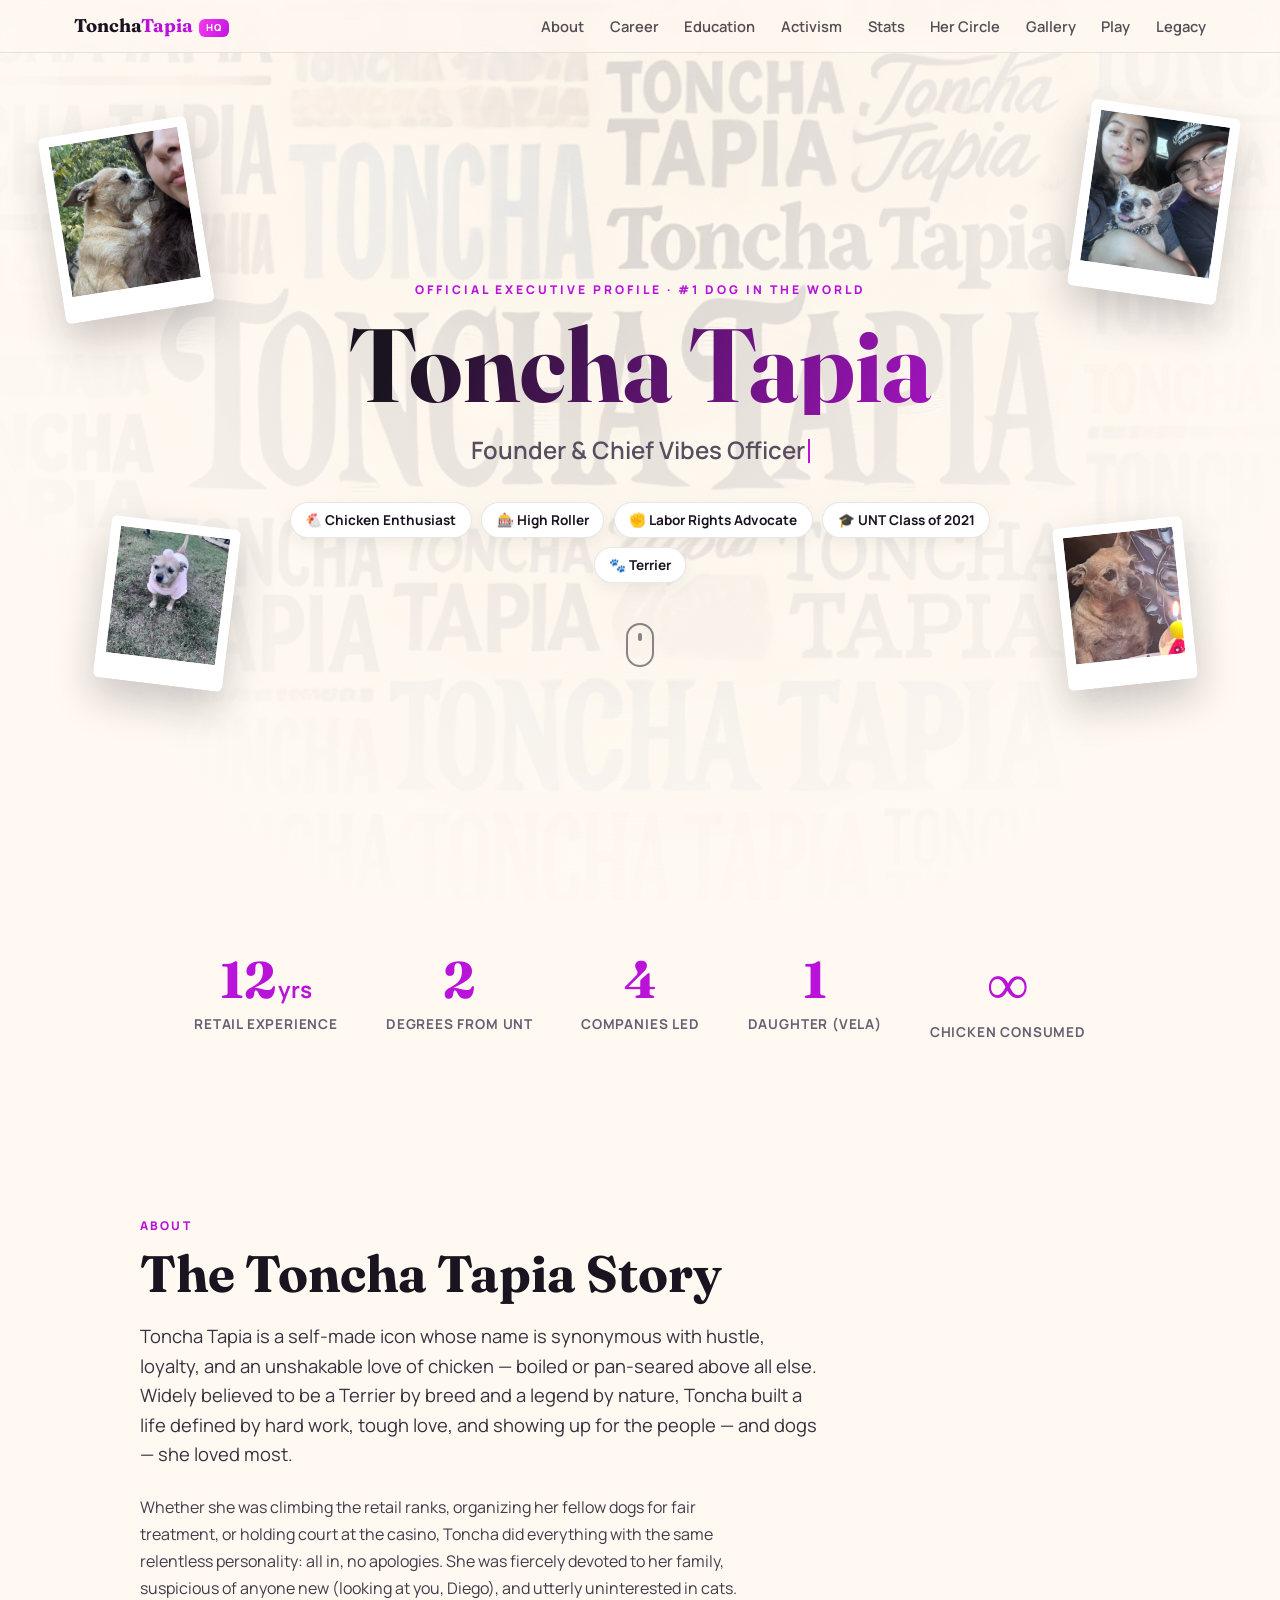
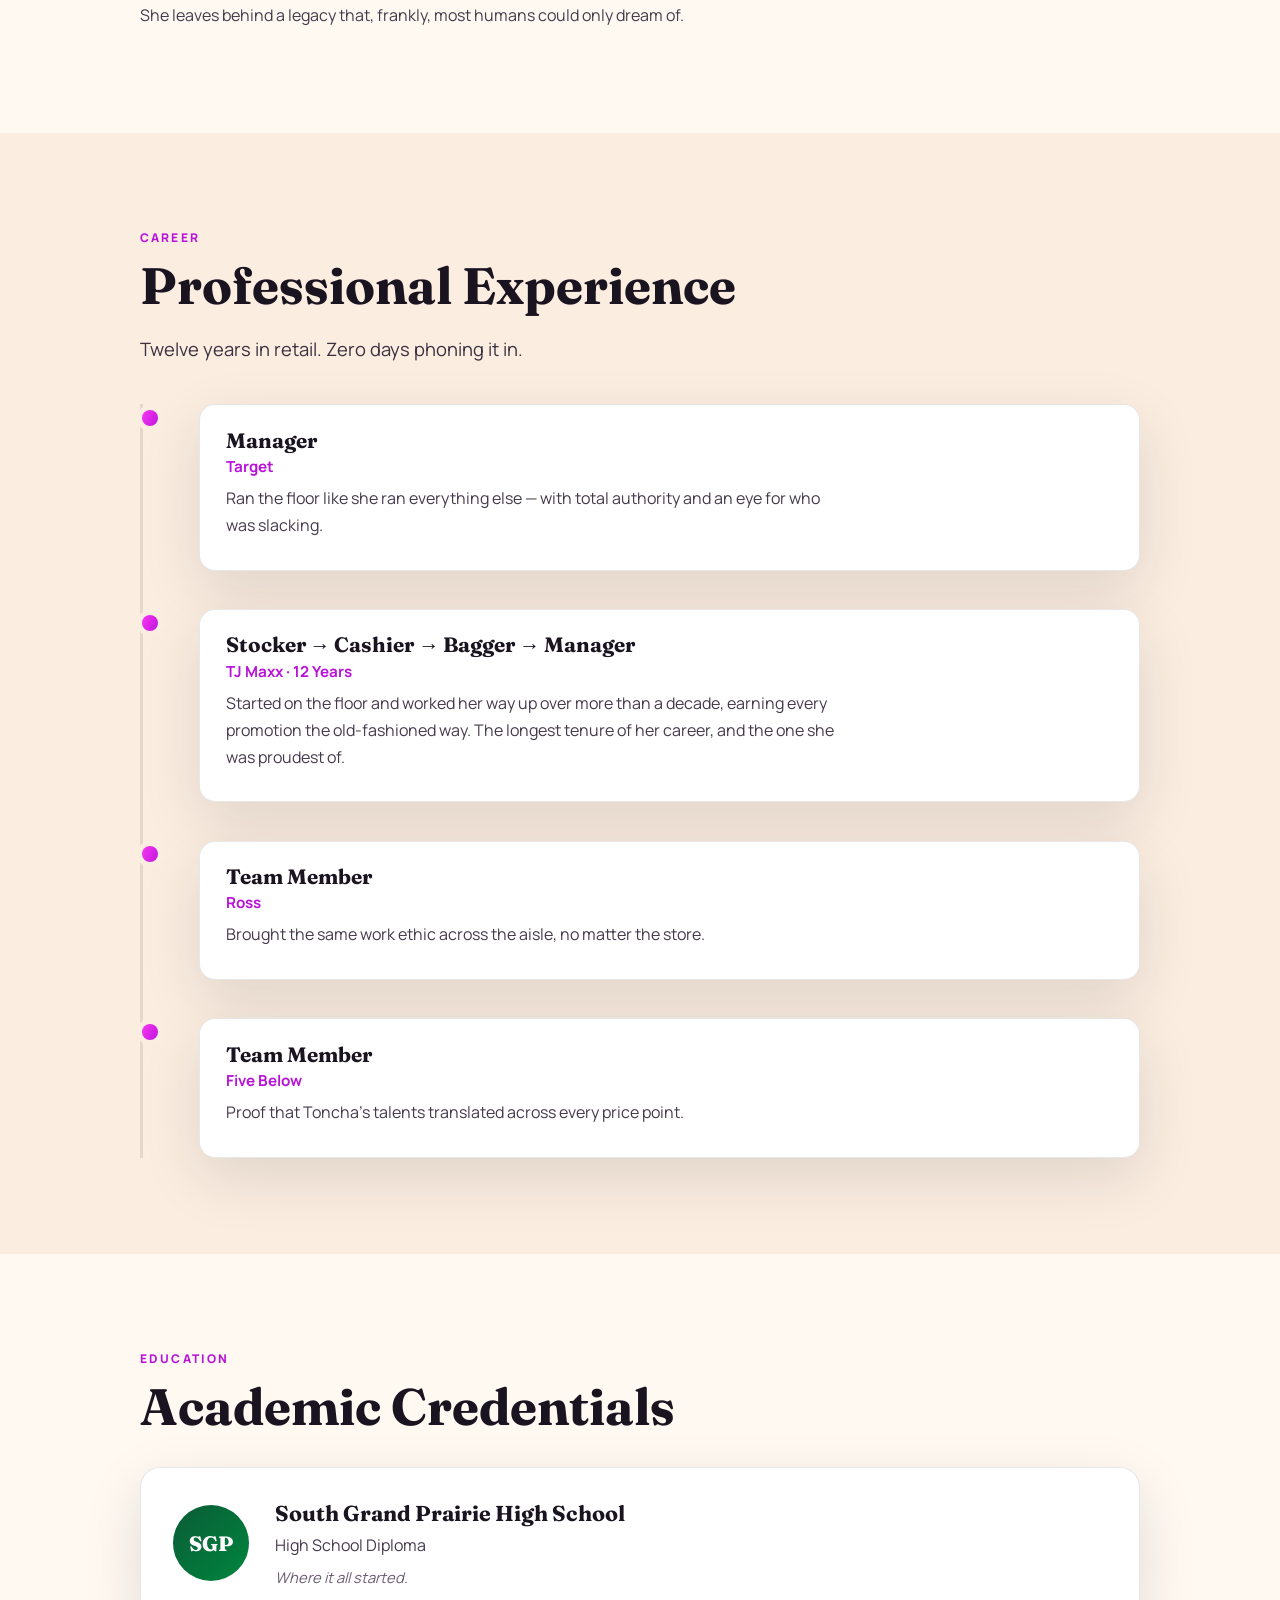
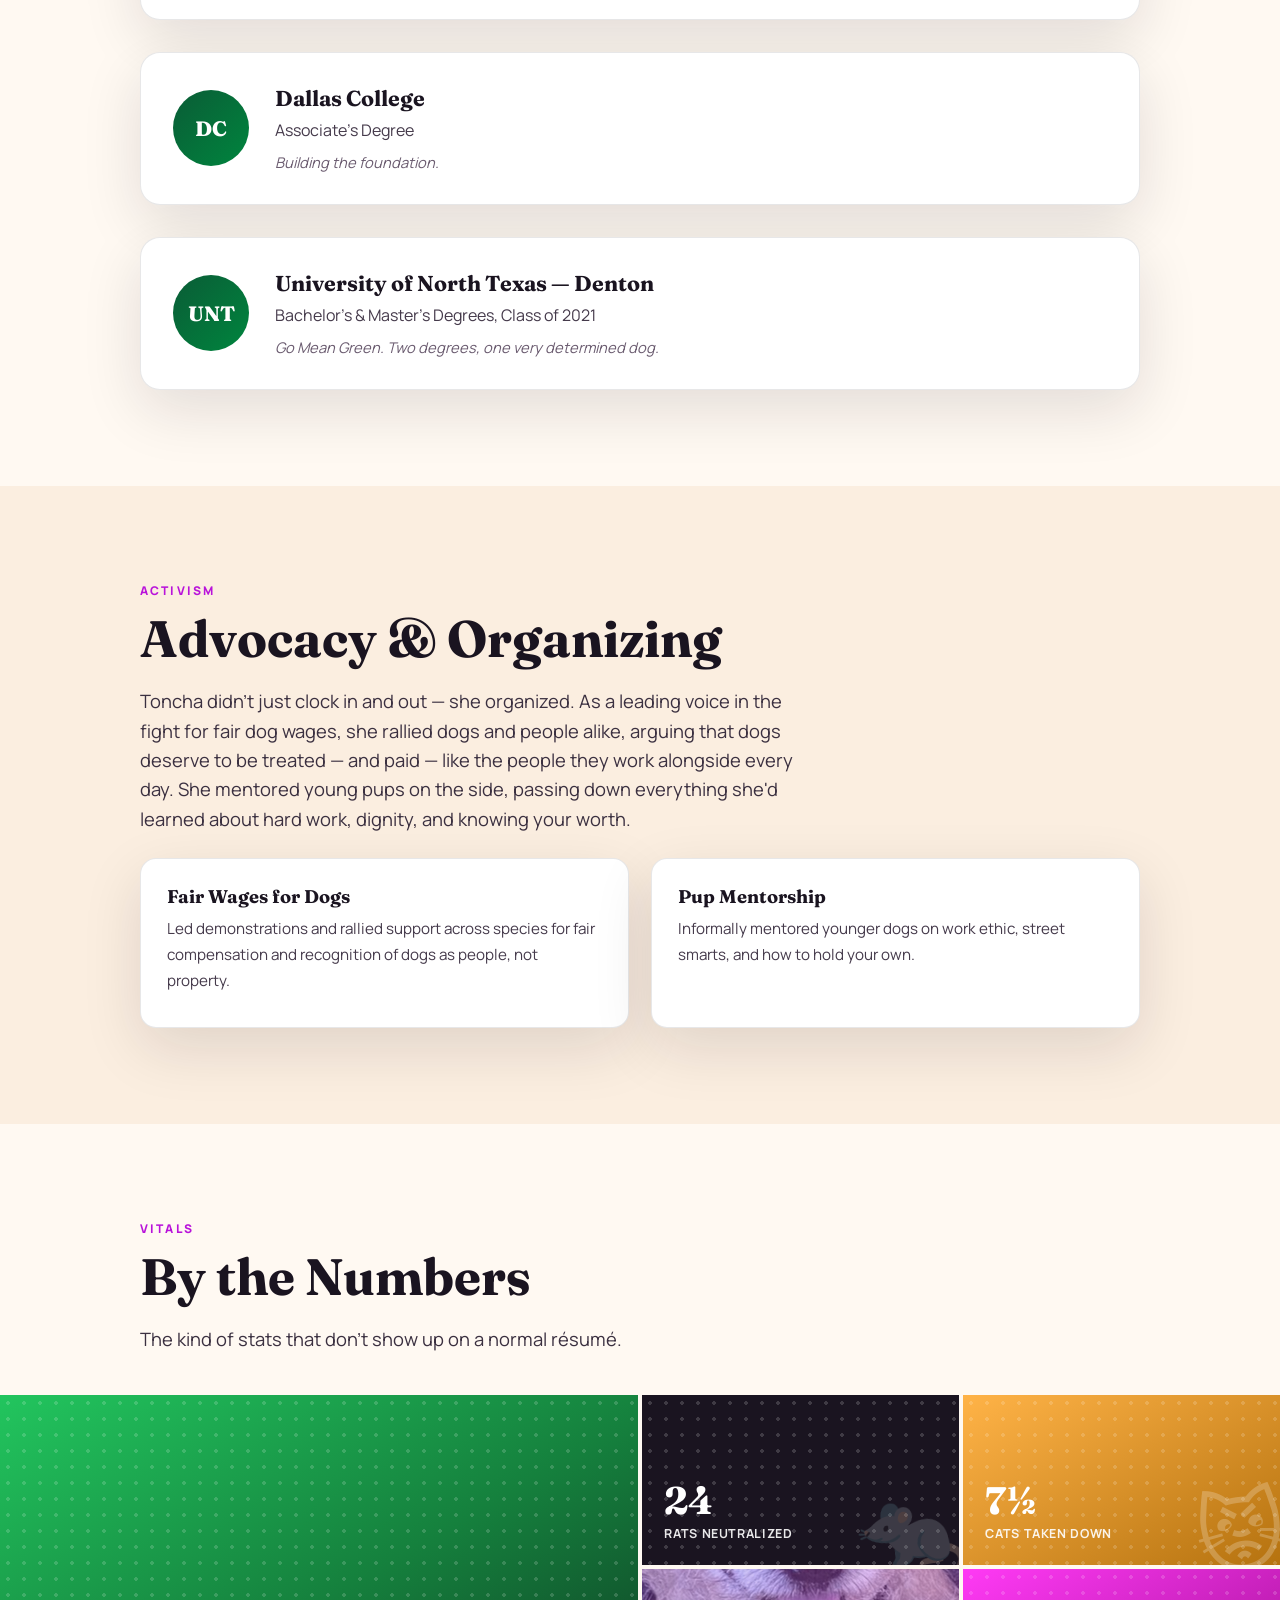
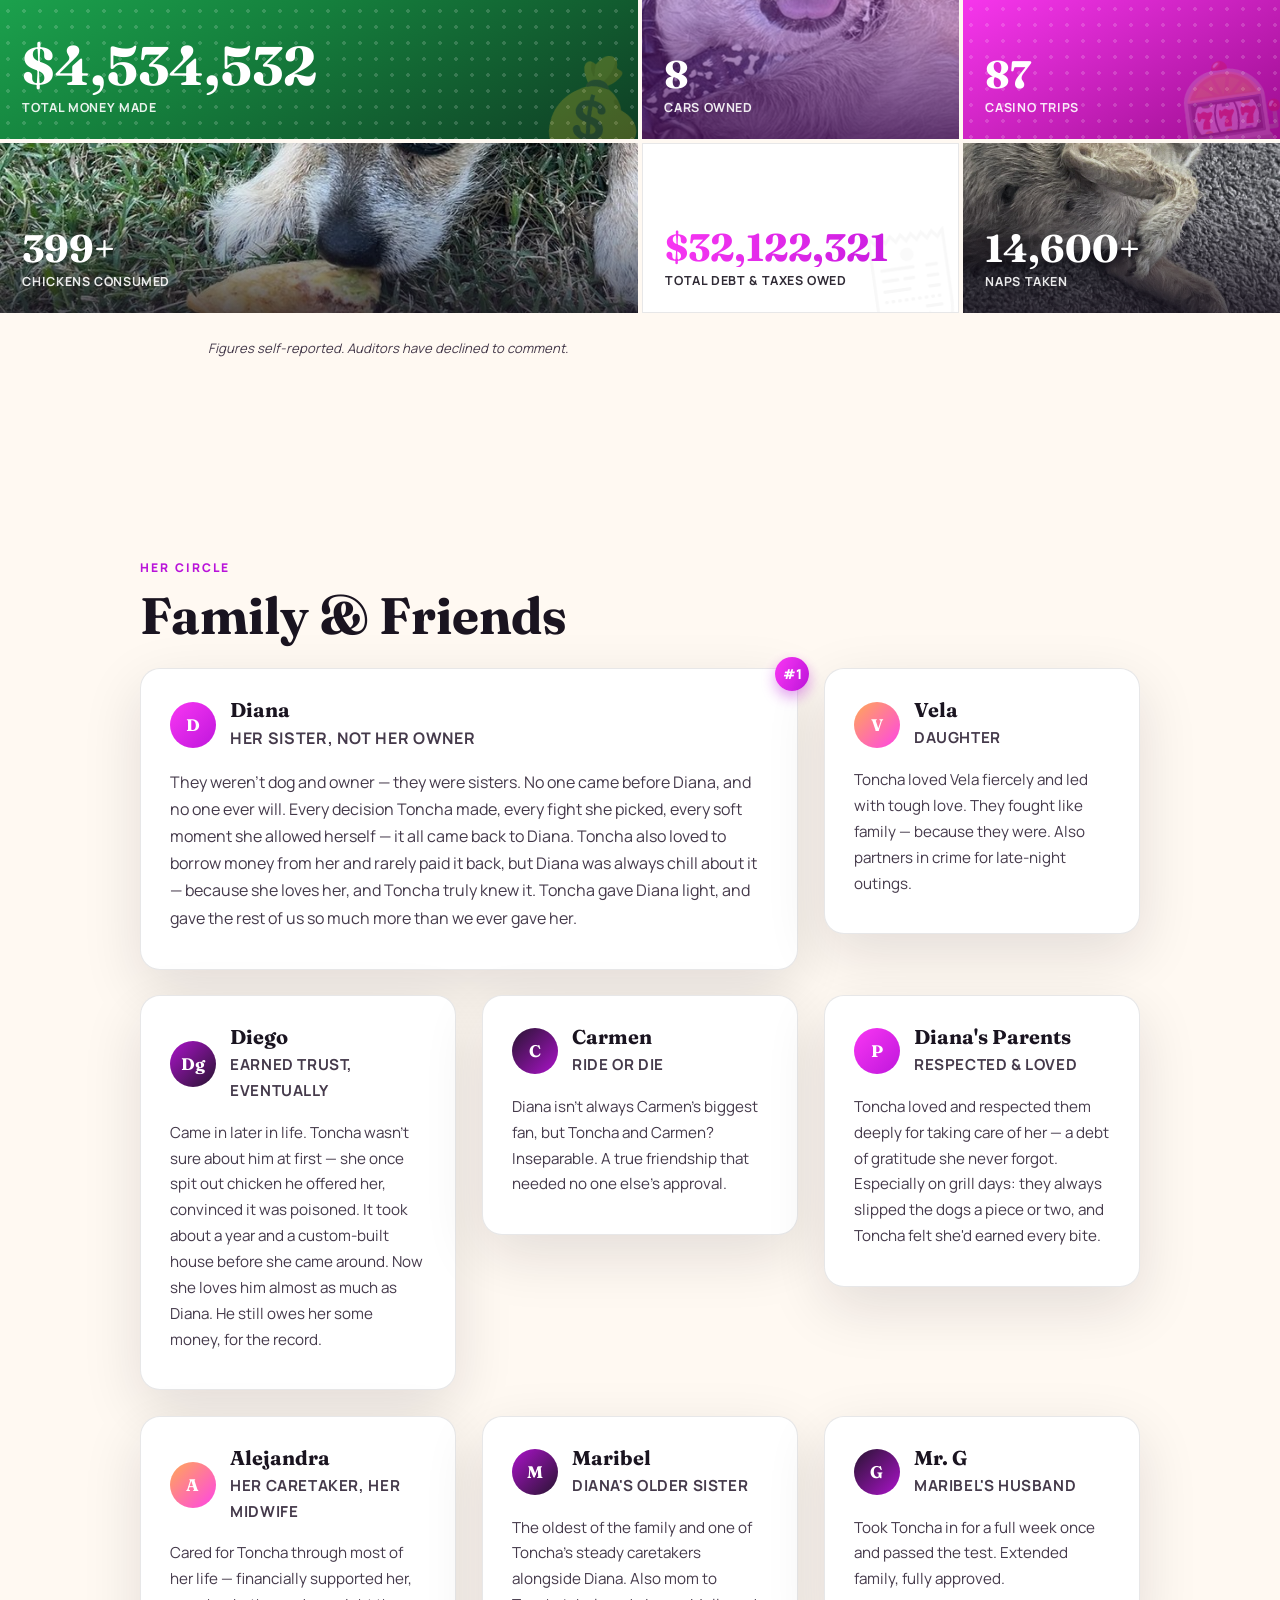
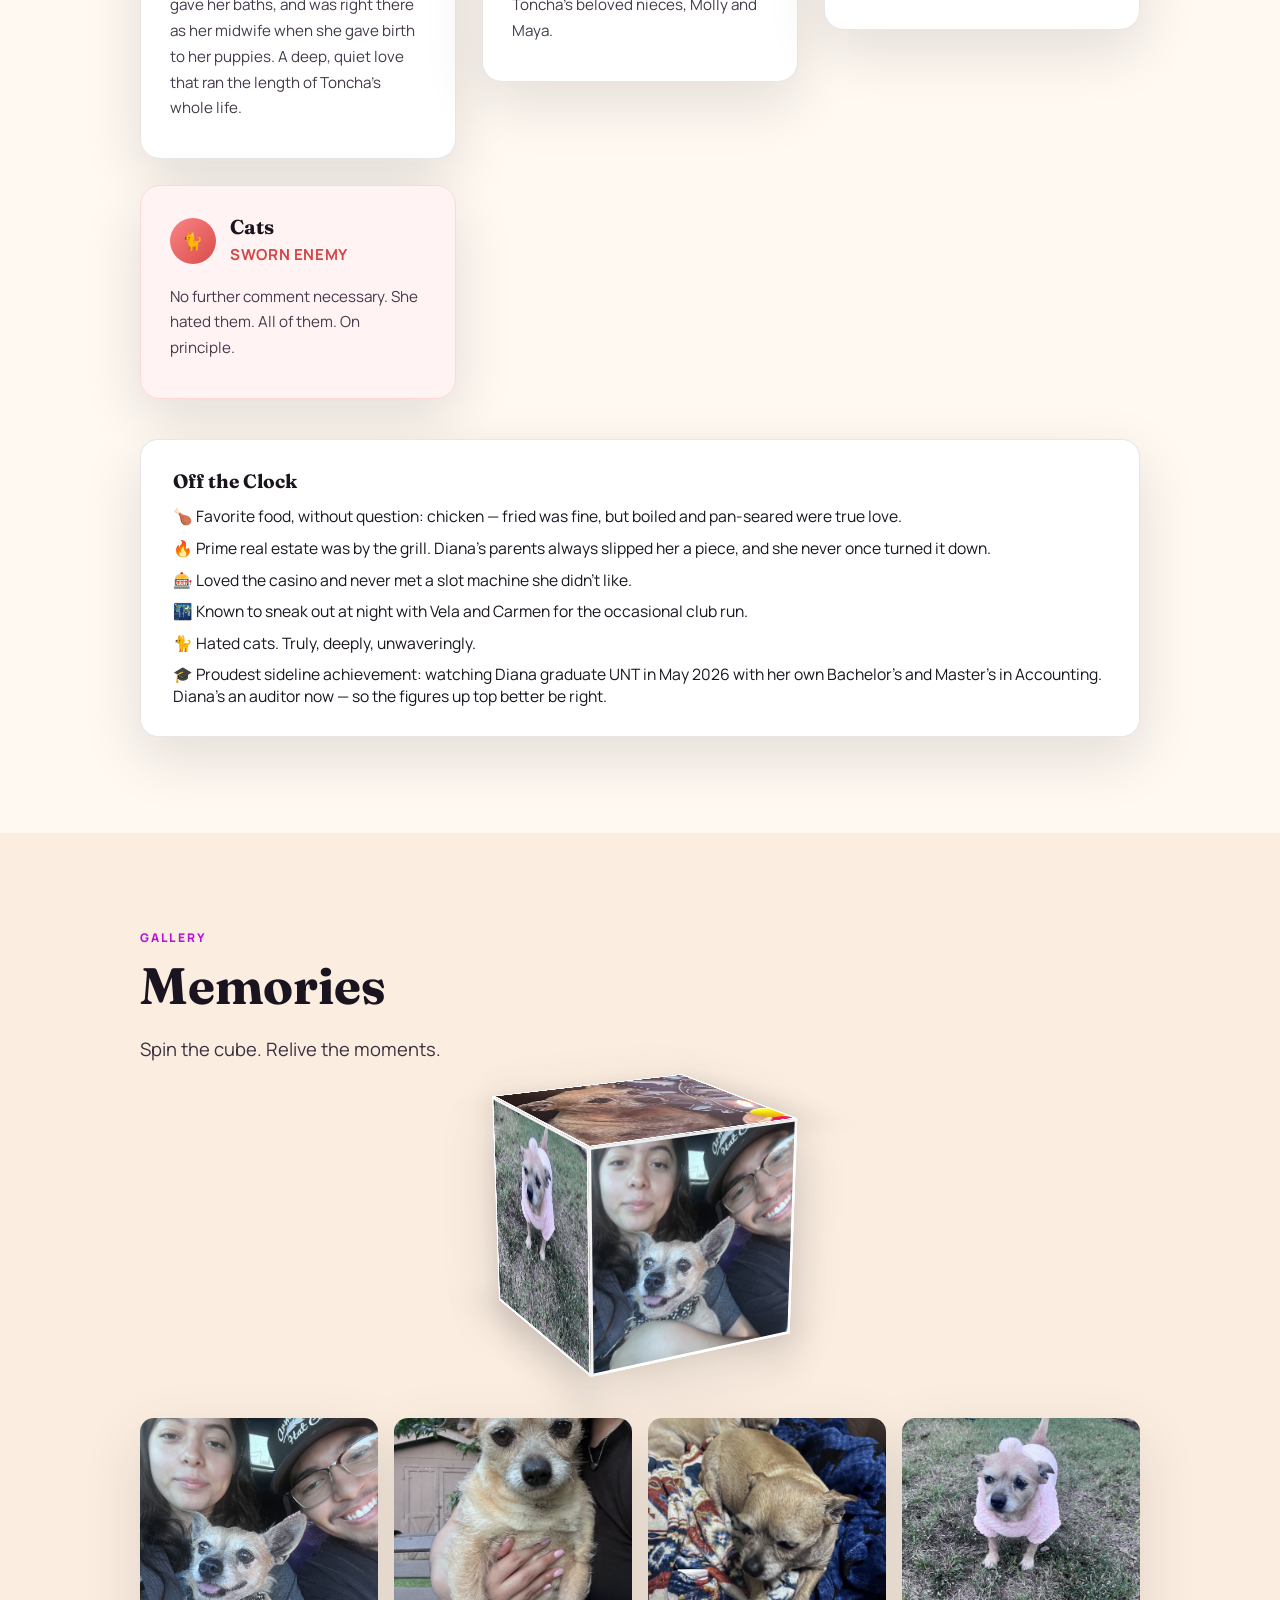
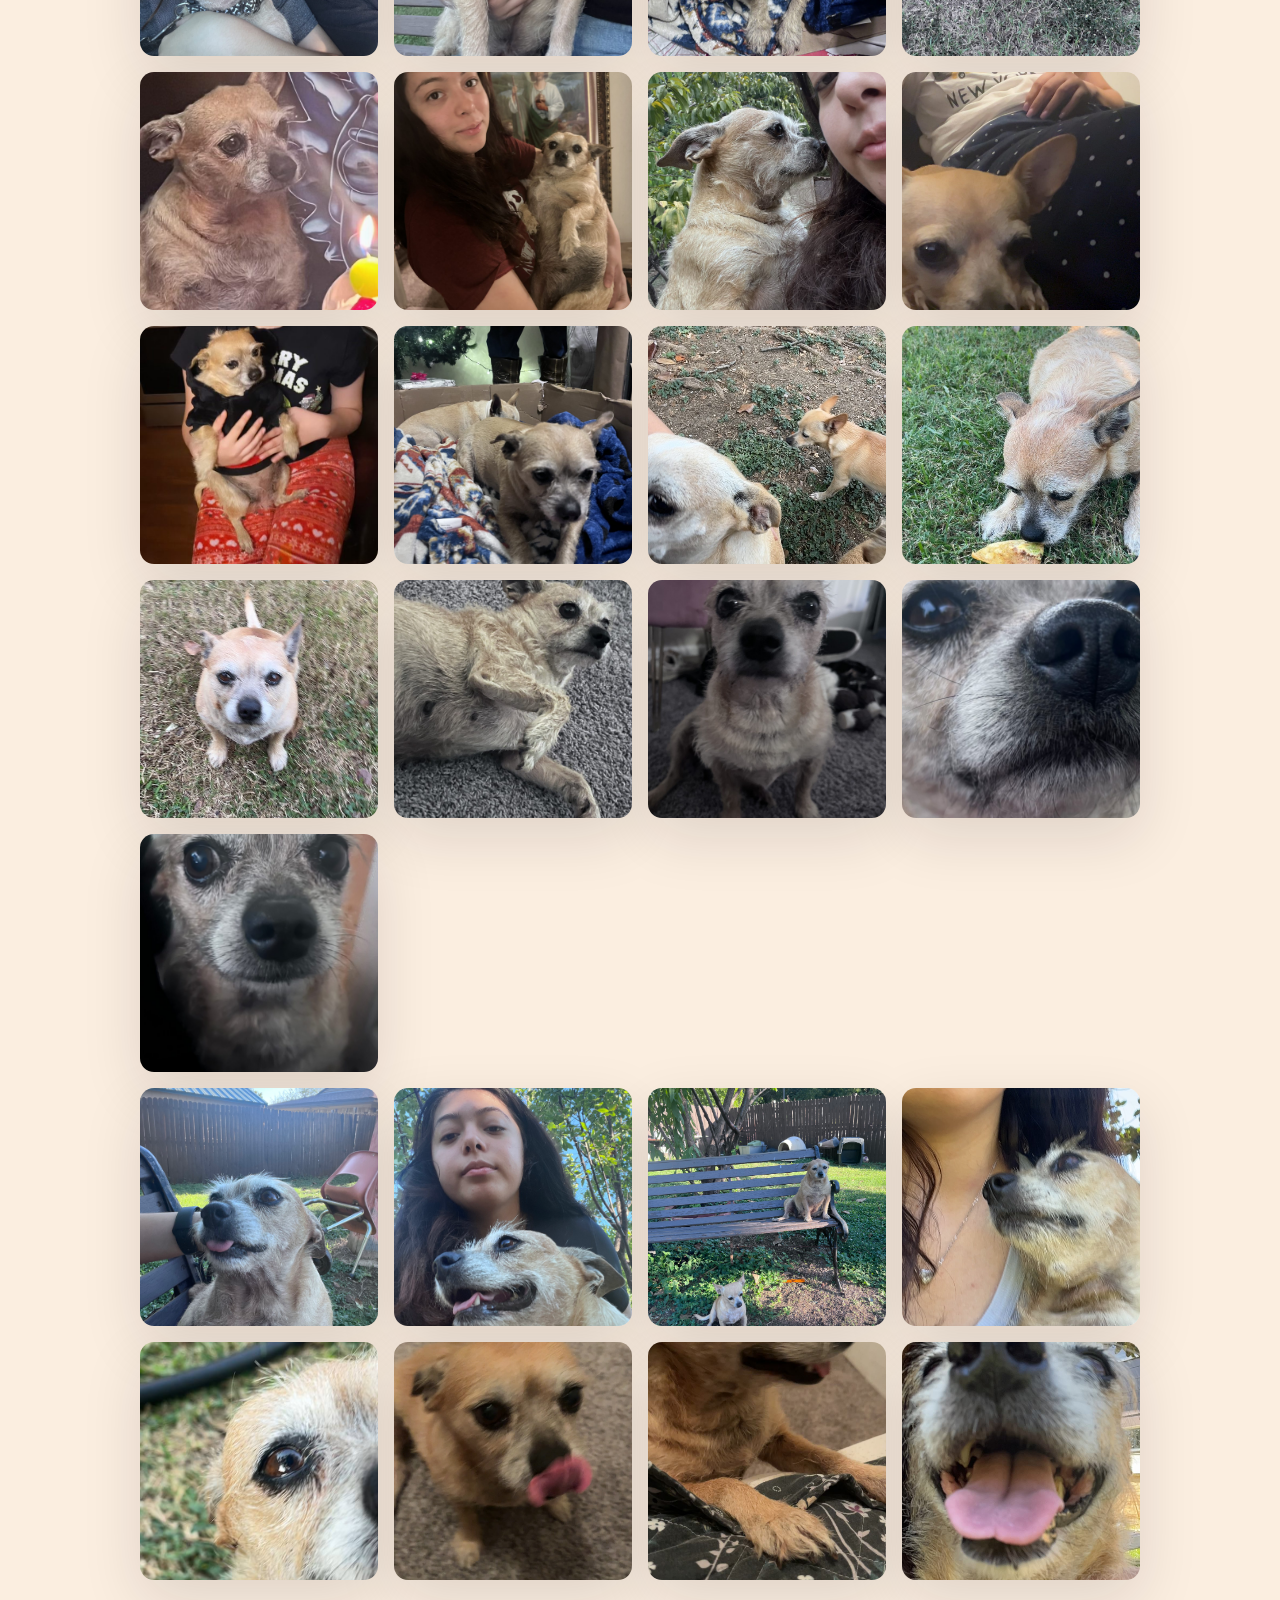
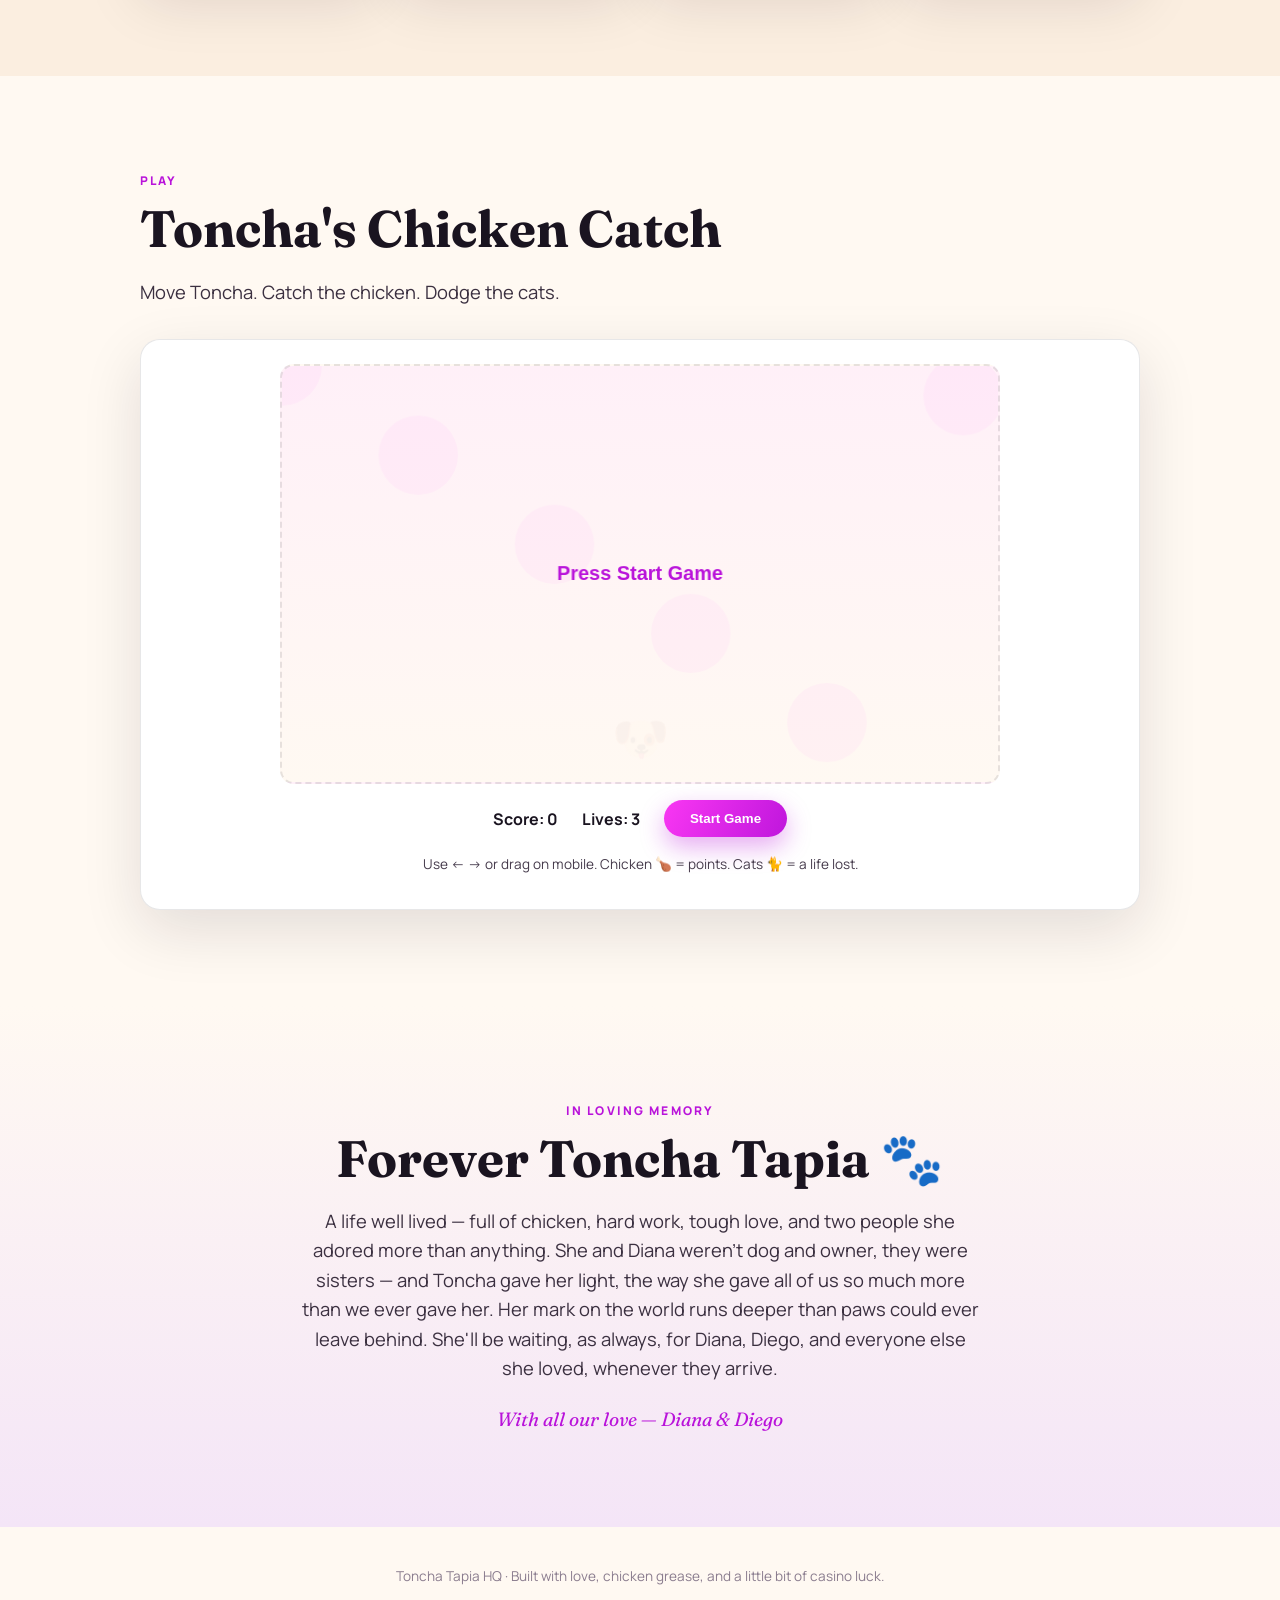
==== commit 8494d8ed: "Add Alejandra to Her Circle: caretaker, financial support, and midwife to Toncha's puppies" ====
--- a/hq.html
+++ b/hq.html
@@ -324,6 +324,16 @@
         </div>
         <div class="person-card reveal">
           <div class="person-head">
+            <span class="person-avatar">A</span>
+            <div>
+              <h3>Alejandra</h3>
+              <p class="person-role">Her Caretaker, Her Midwife</p>
+            </div>
+          </div>
+          <p>Cared for Toncha through most of her life — financially supported her, gave her baths, and was right there as her midwife when she gave birth to her puppies. A deep, quiet love that ran the length of Toncha's whole life.</p>
+        </div>
+        <div class="person-card reveal">
+          <div class="person-head">
             <span class="person-avatar">M</span>
             <div>
               <h3>Maribel</h3>
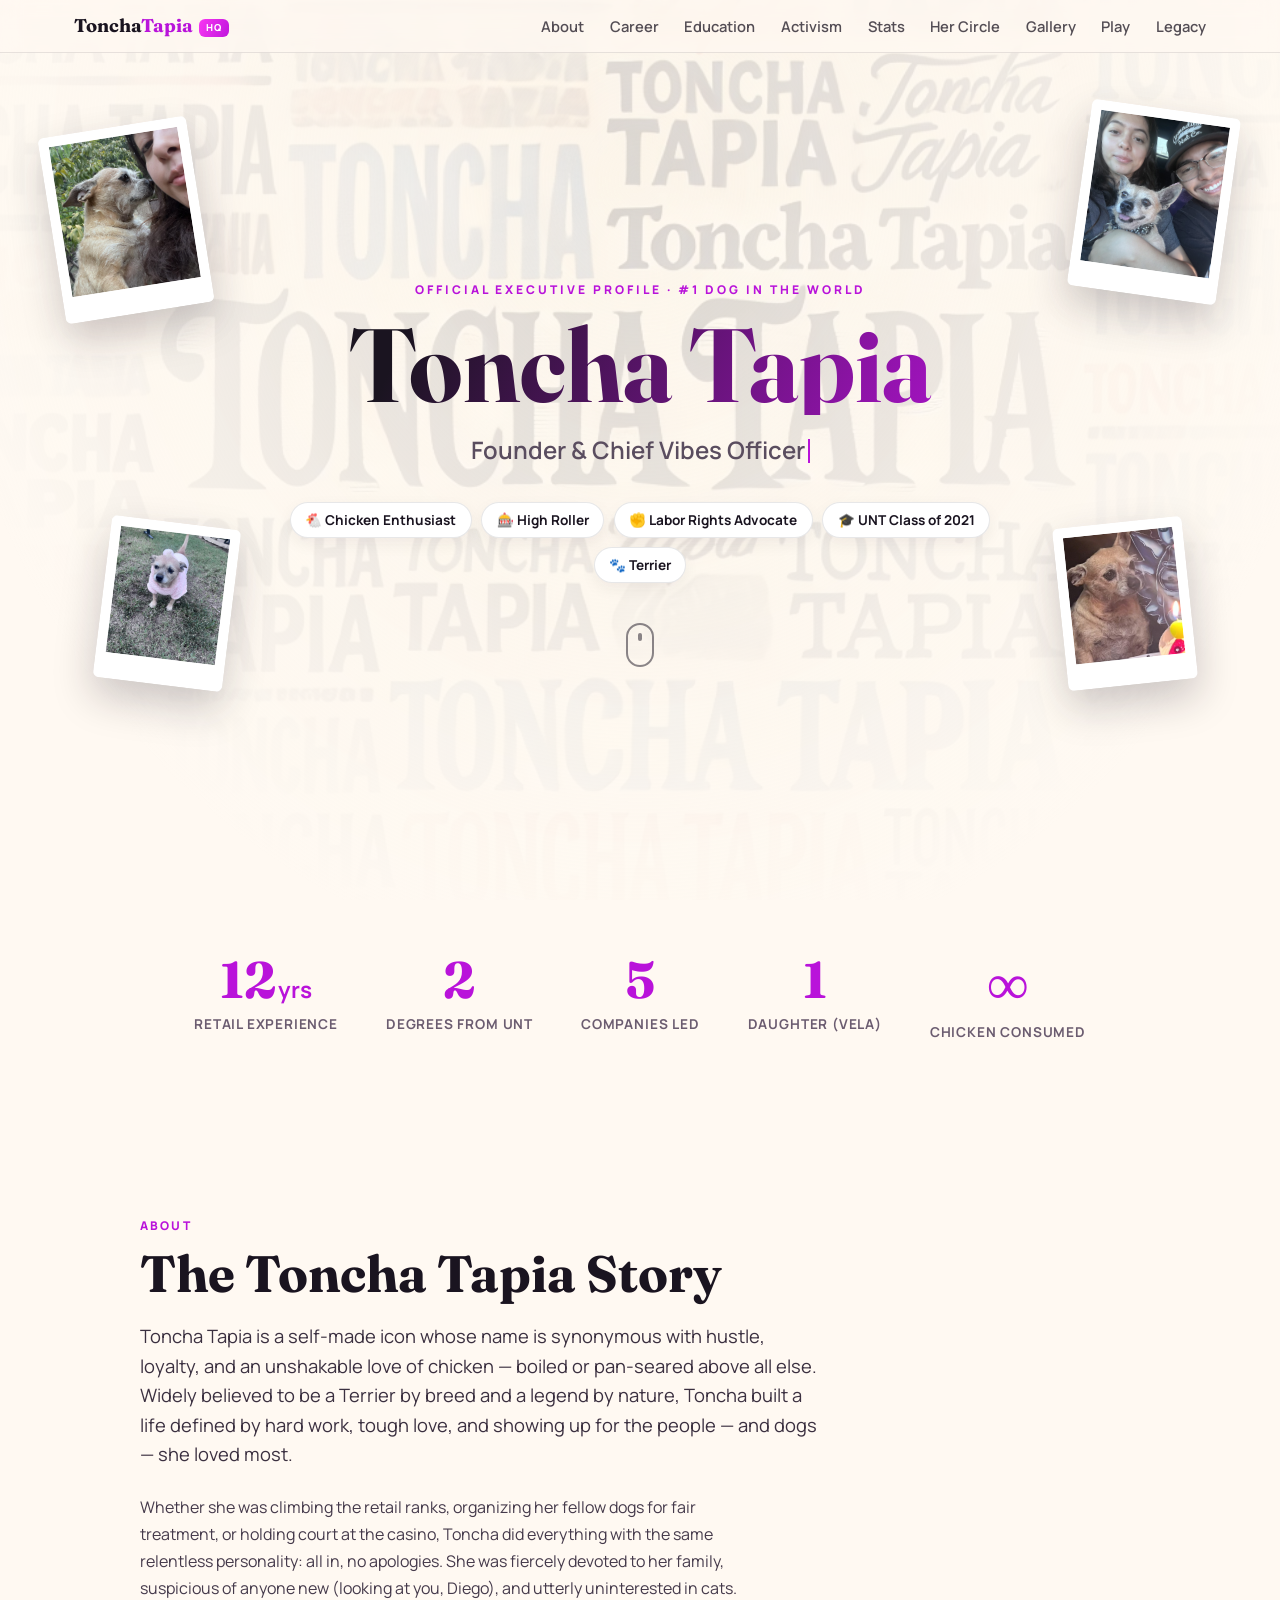
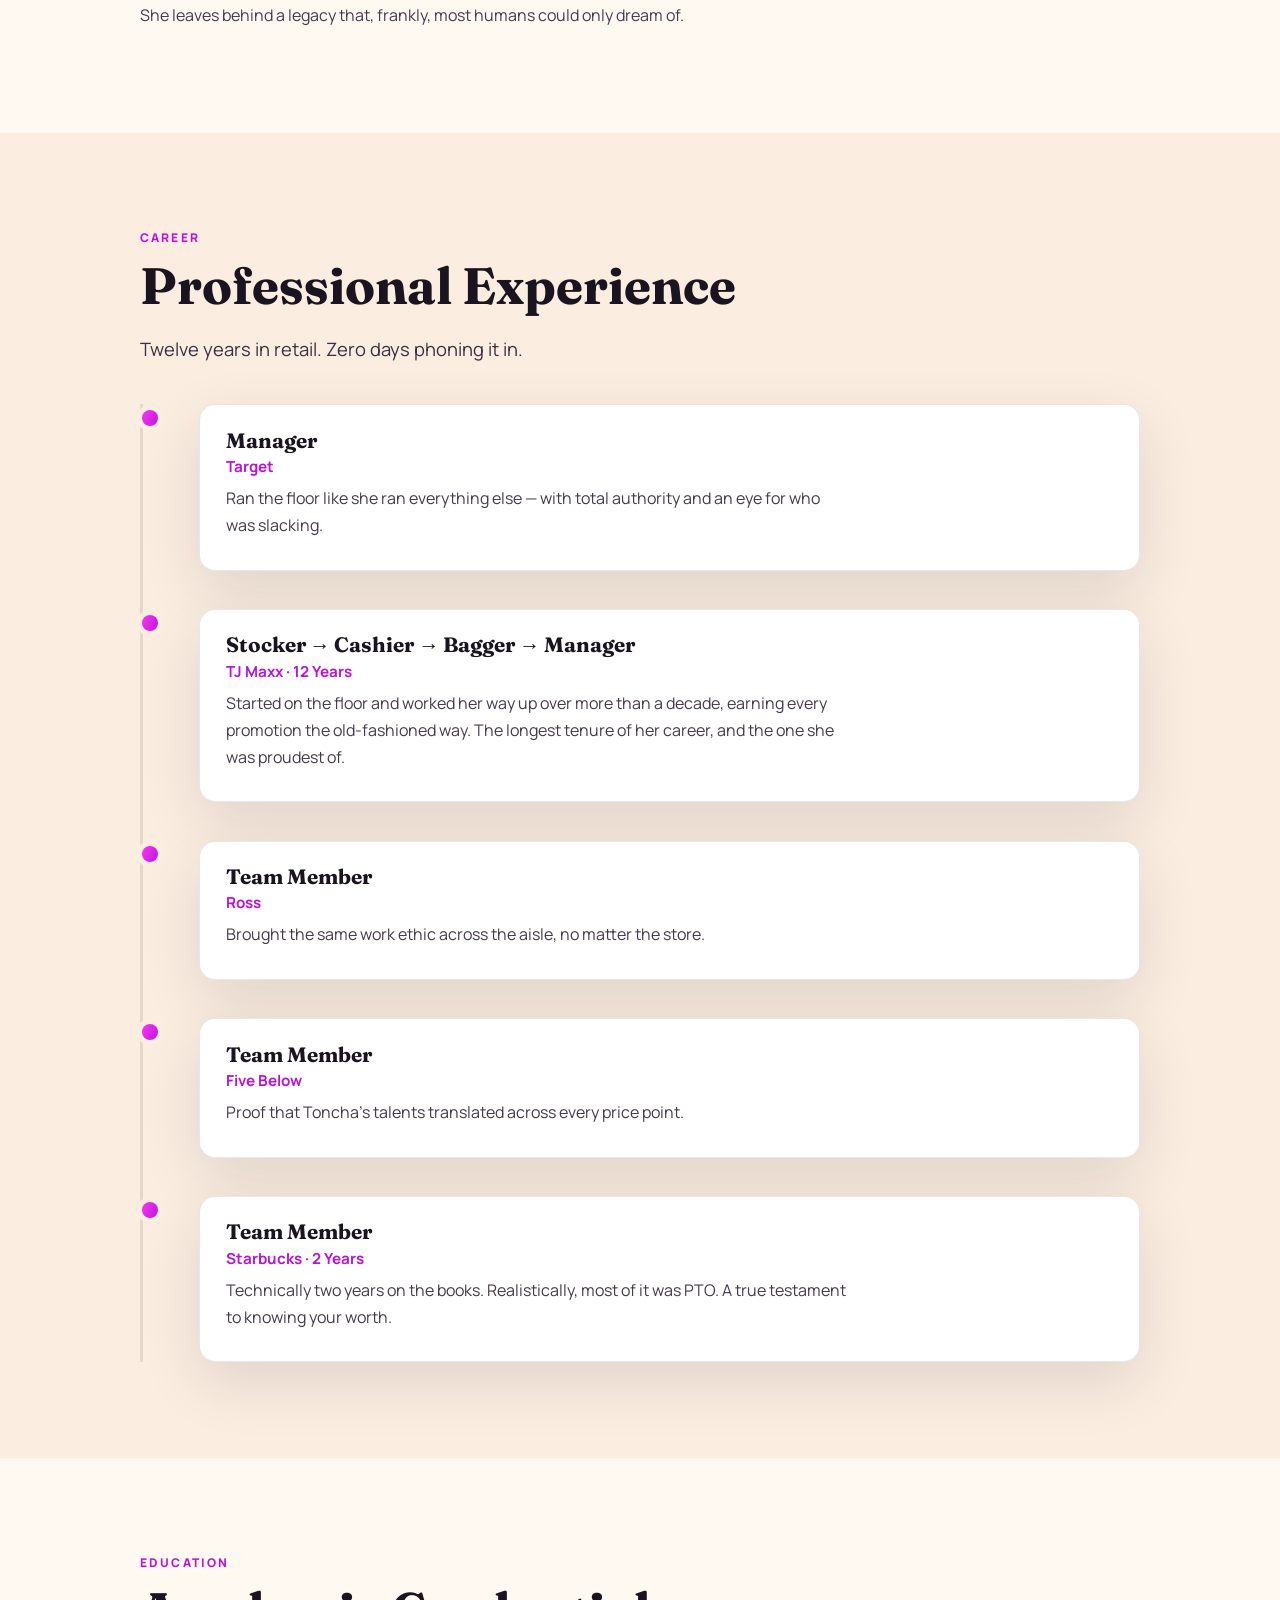
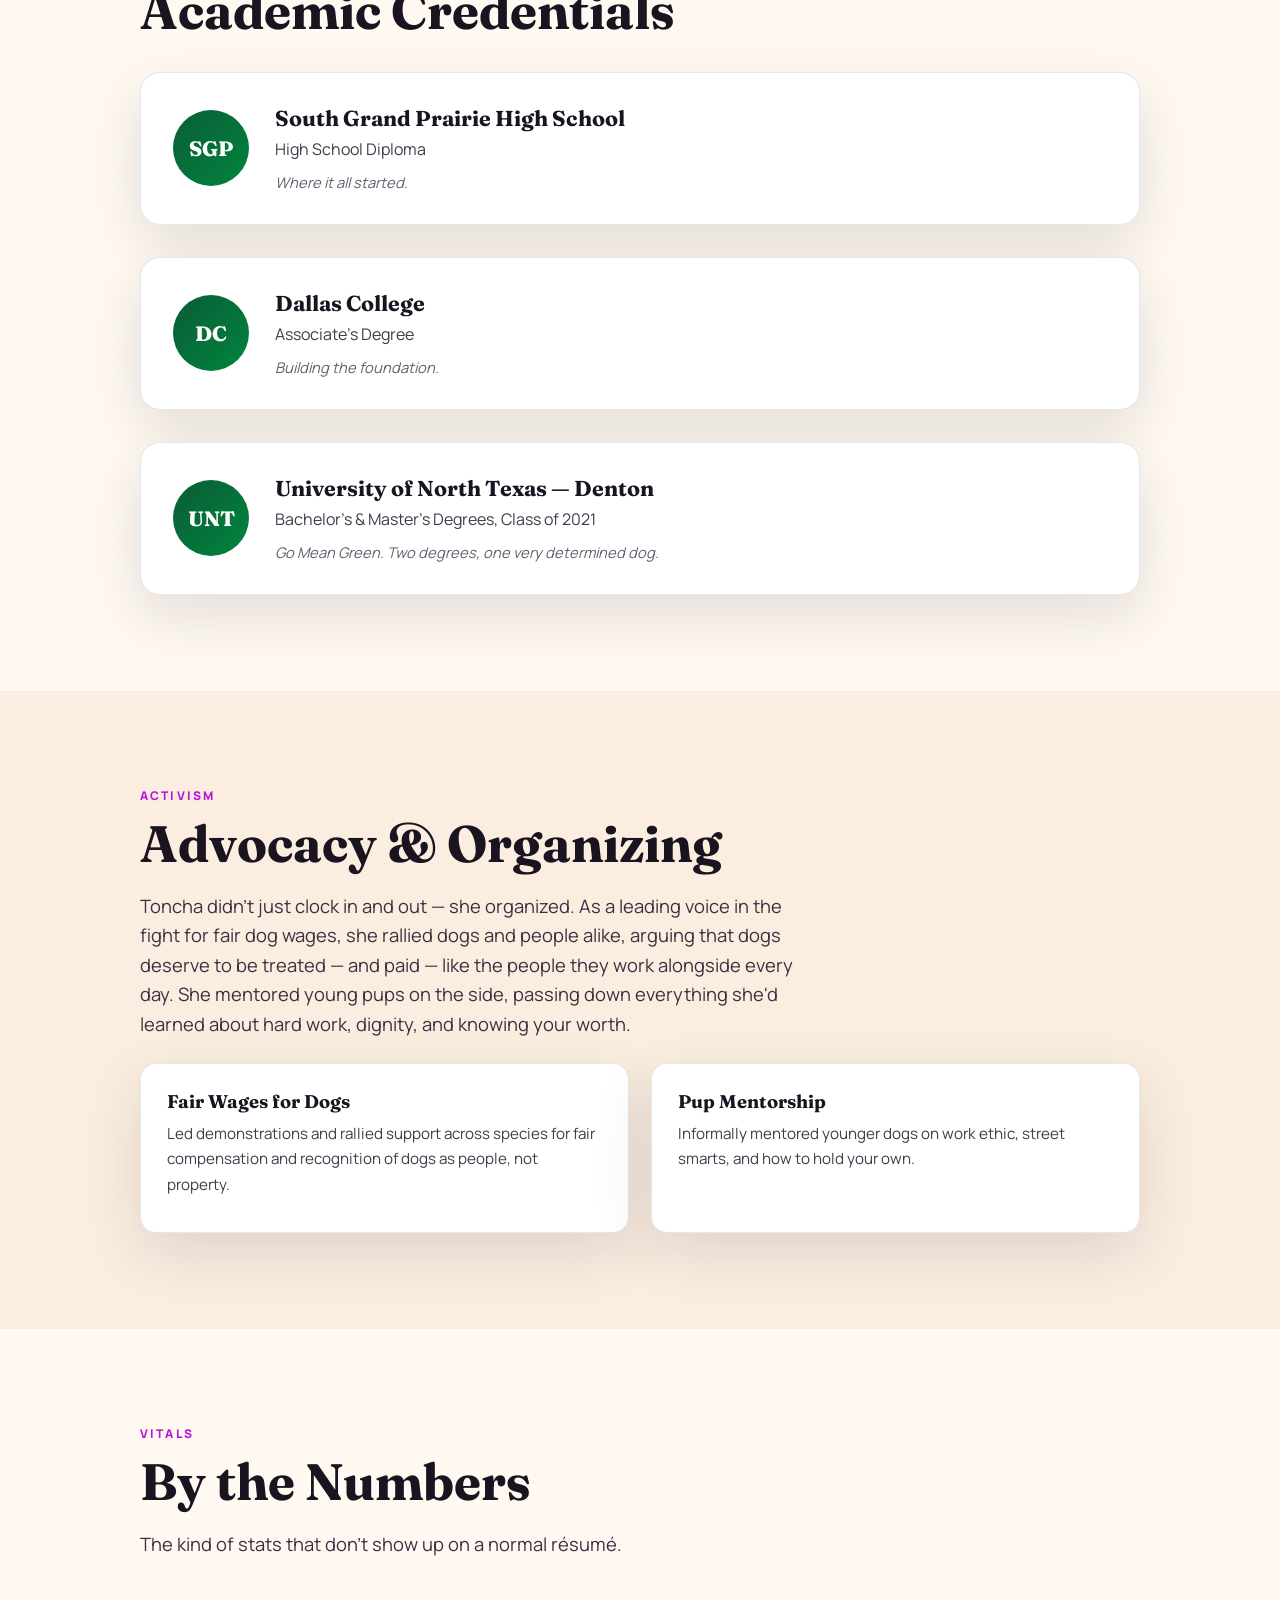
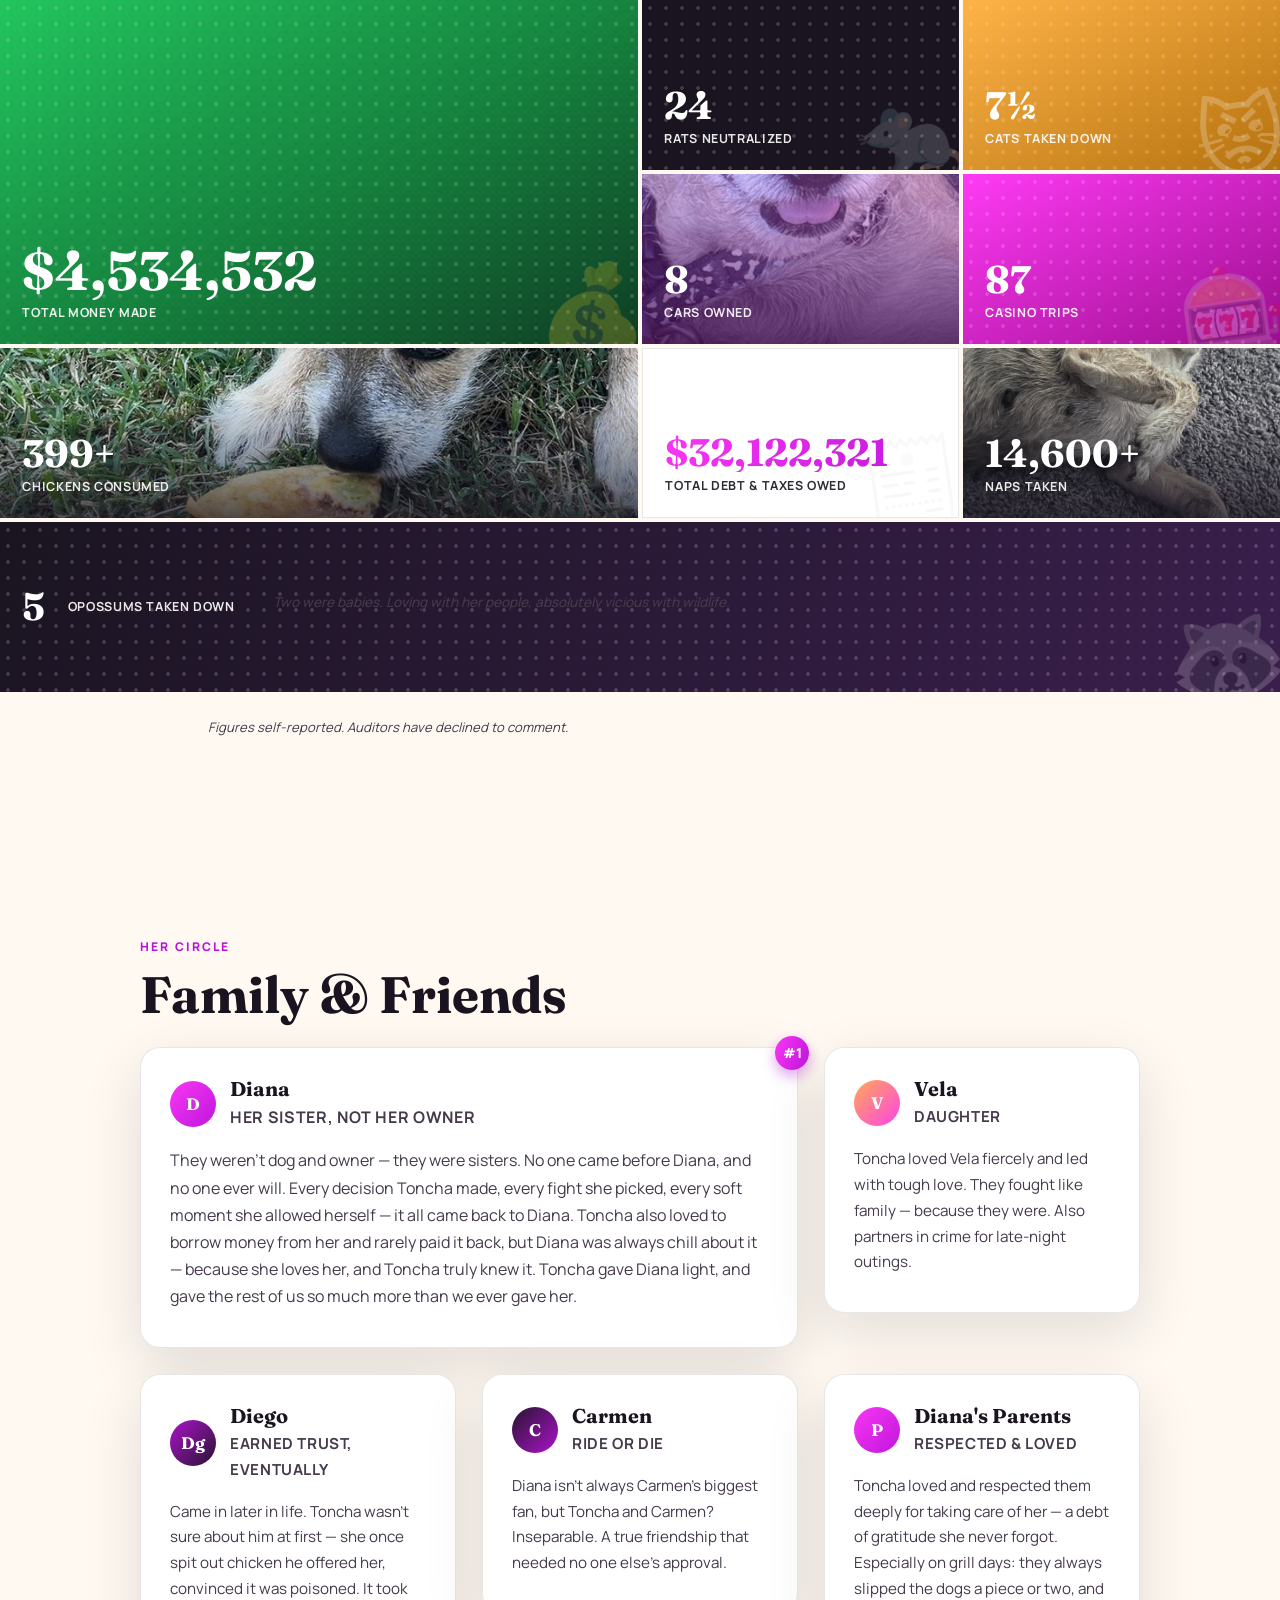
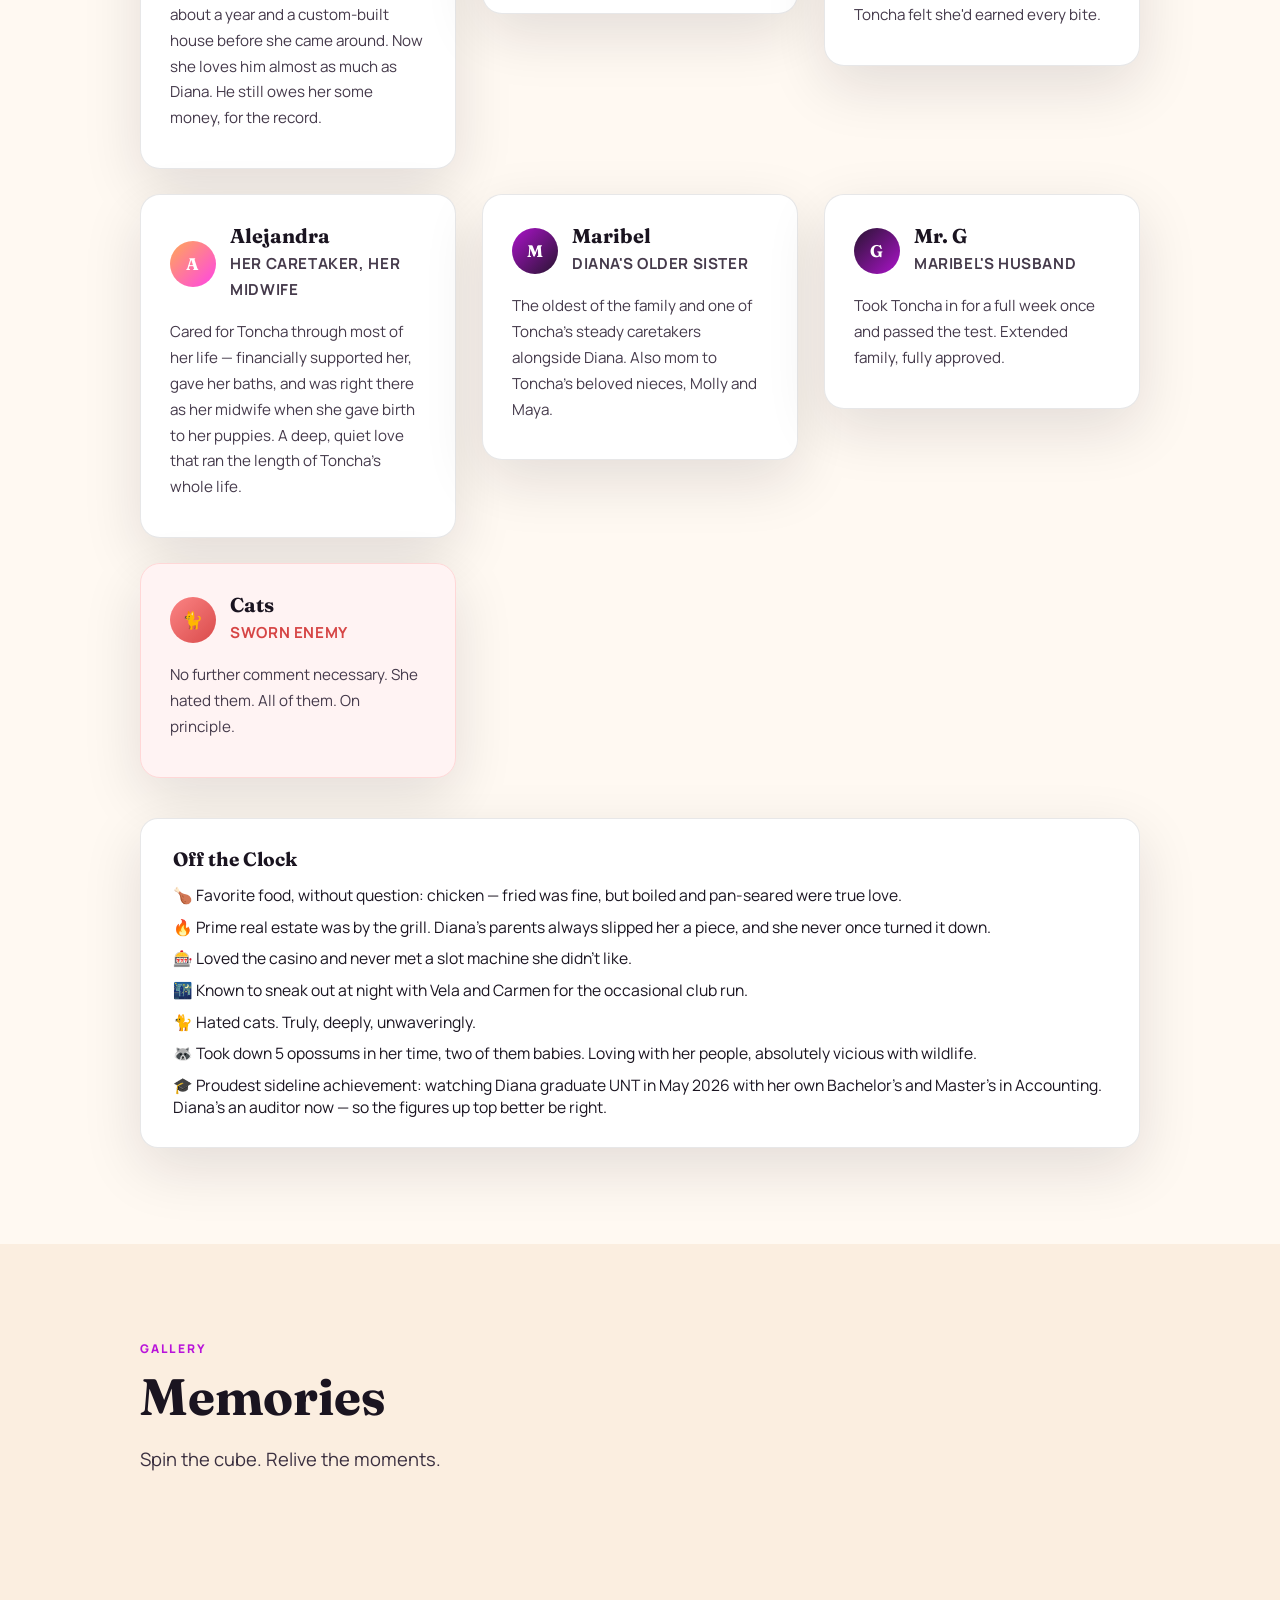
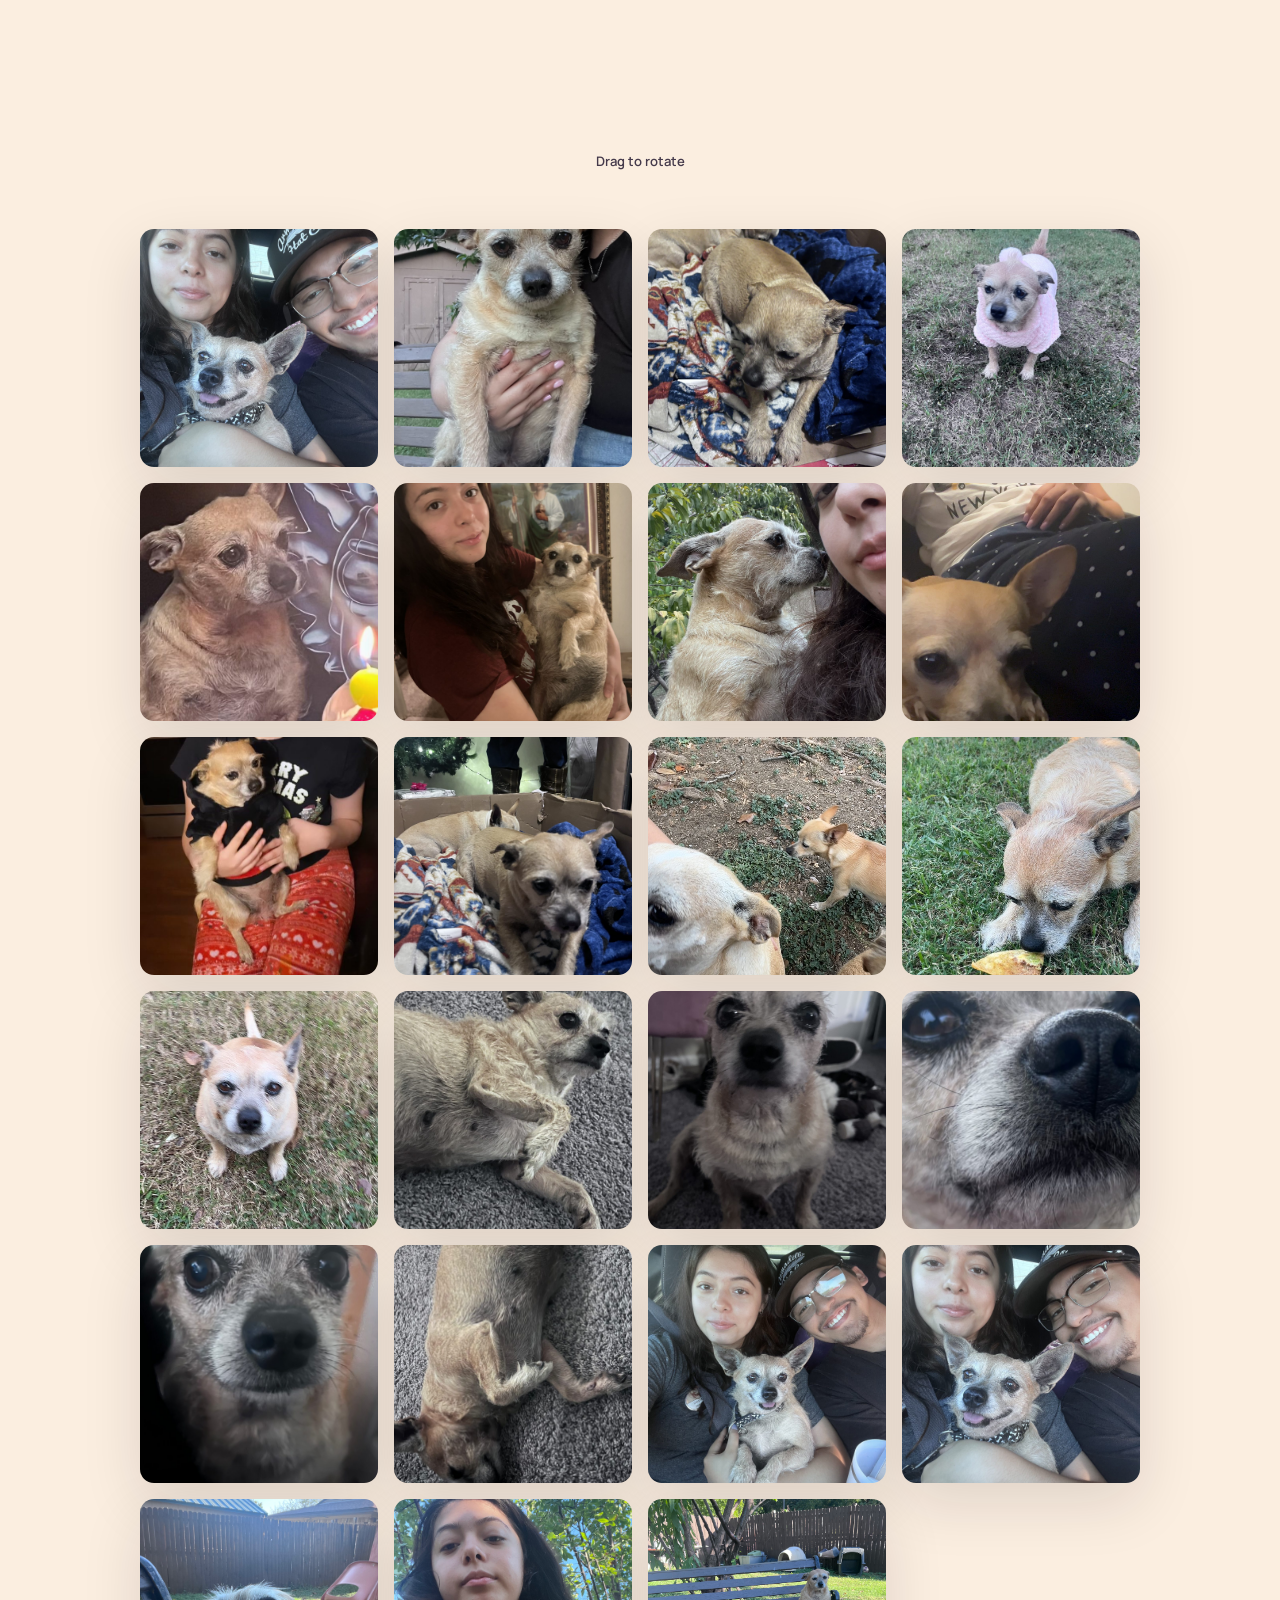
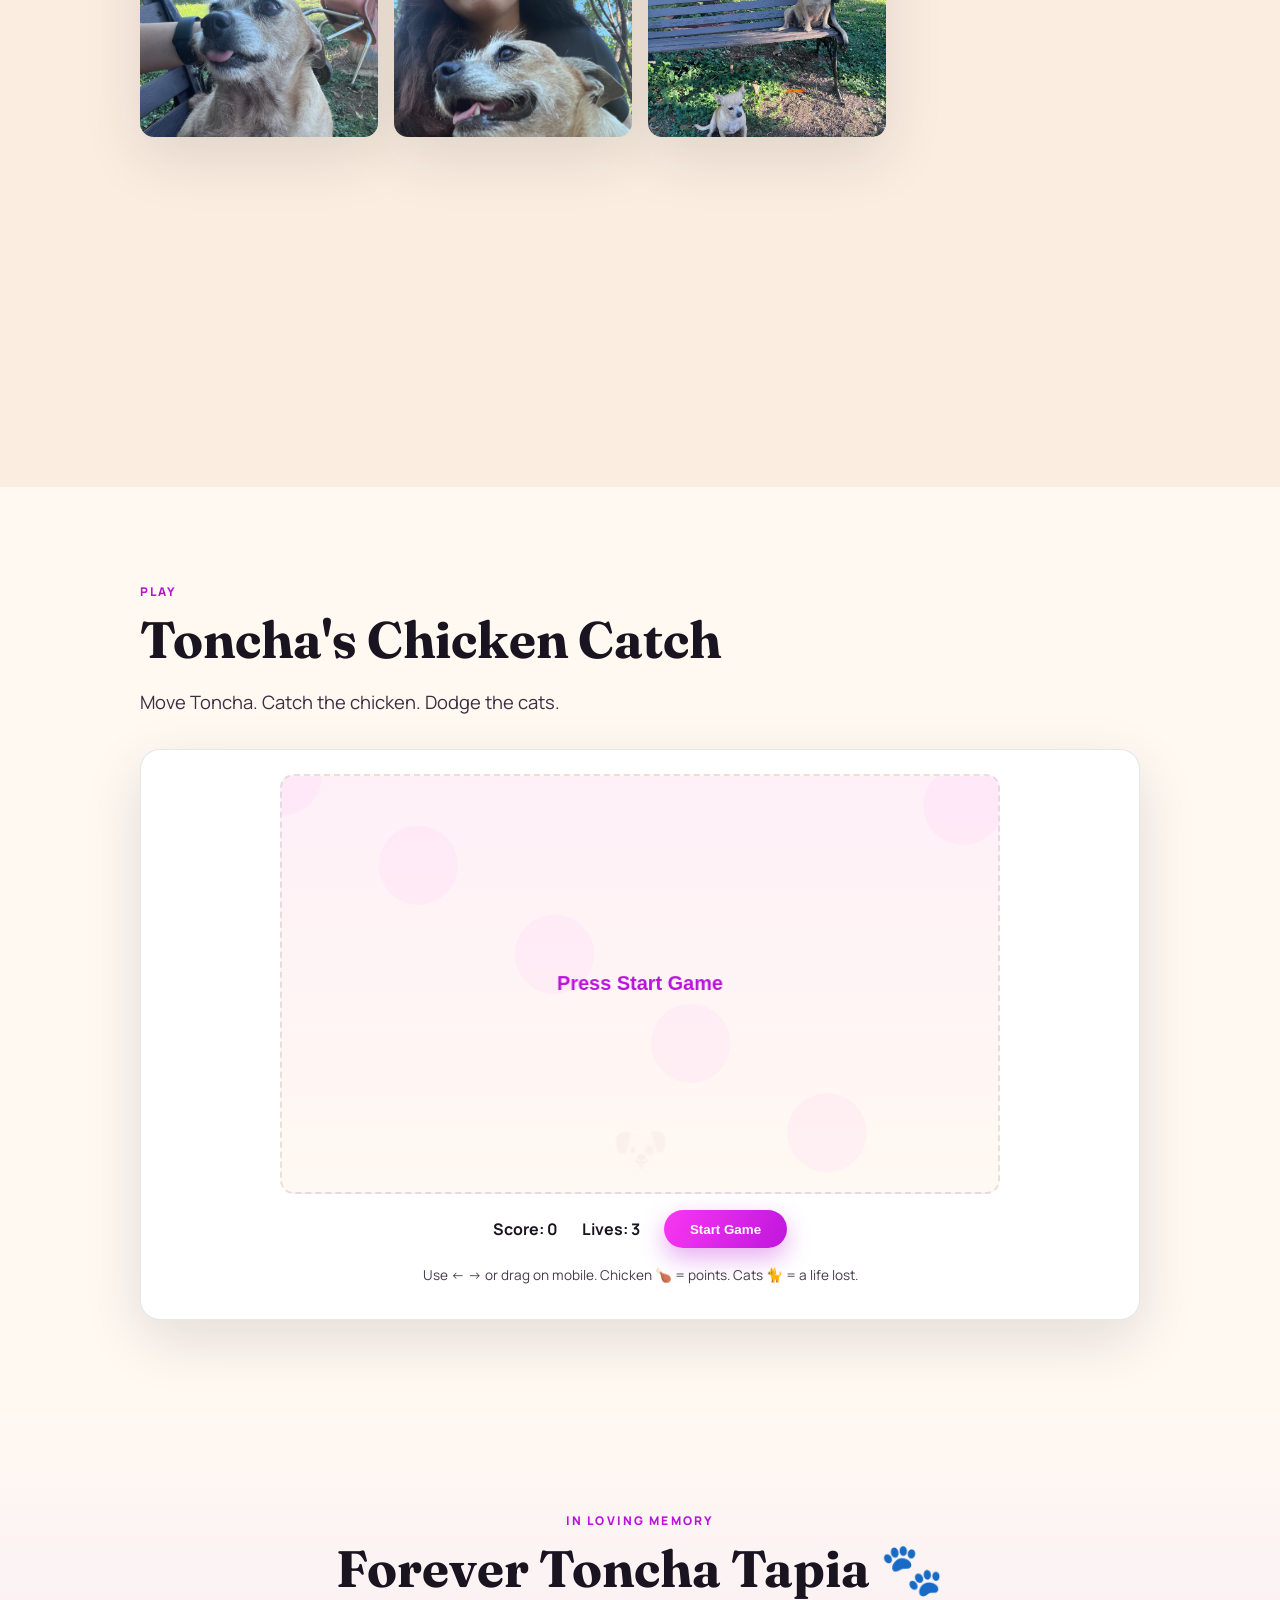
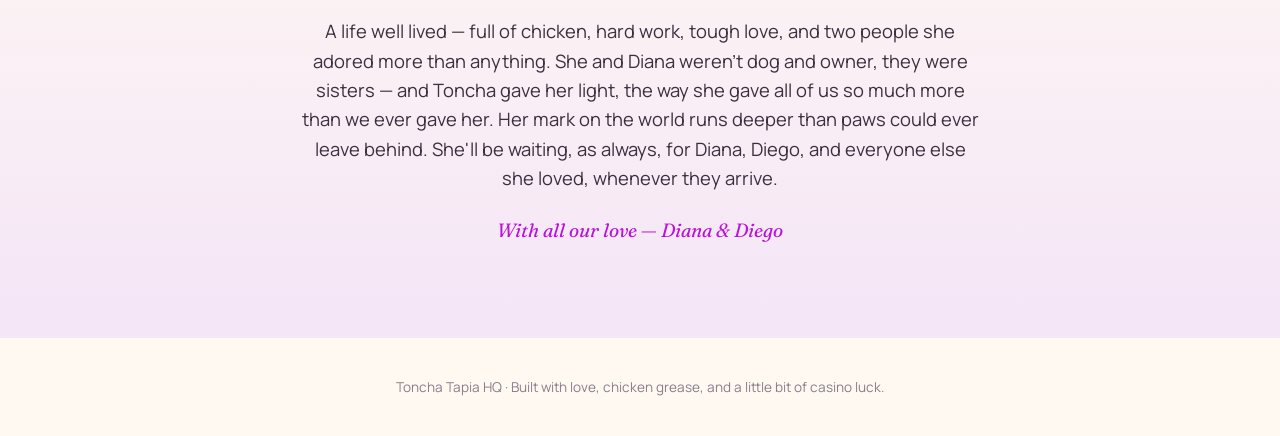
==== commit ba47f3a8: "Add Starbucks to career timeline, opossums-taken-down stat banner tile, and matching fun fact" ====
--- a/hq.html
+++ b/hq.html
@@ -72,7 +72,7 @@
       <p>Degrees from UNT</p>
     </div>
     <div class="stat reveal">
-      <span class="stat-num" data-target="4">0</span>
+      <span class="stat-num" data-target="5">0</span>
       <p>Companies Led</p>
     </div>
     <div class="stat reveal">
@@ -145,6 +145,14 @@
             <p>Proof that Toncha's talents translated across every price point.</p>
           </div>
         </div>
+        <div class="timeline-item reveal">
+          <div class="timeline-dot"></div>
+          <div class="timeline-card">
+            <h3>Team Member</h3>
+            <p class="role-company">Starbucks &middot; 2 Years</p>
+            <p>Technically two years on the books. Realistically, most of it was PTO. A true testament to knowing your worth.</p>
+          </div>
+        </div>
       </div>
     </div>
   </section>
@@ -258,6 +266,13 @@
         <span class="vitals-num">14,600+</span>
         <p class="vitals-label">Naps Taken</p>
       </div>
+      <div class="vitals-tile t-possums icon-tile banner reveal">
+        <span class="tile-pattern"></span>
+        <span class="tile-icon">🦝</span>
+        <span class="vitals-num">5</span>
+        <p class="vitals-label">Opossums Taken Down</p>
+        <p class="tile-sub">Two were babies. Loving with her people, absolutely vicious with wildlife.</p>
+      </div>
     </div>
 
     <div class="section-inner">
@@ -372,6 +387,7 @@
           <li>🎰 Loved the casino and never met a slot machine she didn't like.</li>
           <li>🌃 Known to sneak out at night with Vela and Carmen for the occasional club run.</li>
           <li>🐈 Hated cats. Truly, deeply, unwaveringly.</li>
+          <li>🦝 Took down 5 opossums in her time, two of them babies. Loving with her people, absolutely vicious with wildlife.</li>
           <li>🎓 Proudest sideline achievement: watching Diana graduate UNT in May 2026 with her own Bachelor's and Master's in Accounting. Diana's an auditor now — so the figures up top better be right.</li>
         </ul>
       </div>
--- a/assets/css/hq.css
+++ b/assets/css/hq.css
@@ -504,6 +504,33 @@
 .t-debt .vitals-label { position: relative; z-index: 1; }
 .t-debt .debt-icon { opacity: 0.08; filter: grayscale(1); }
 .t-naps { grid-column: 4 / 5; grid-row: 3 / 4; }
+.t-possums {
+  background: linear-gradient(120deg, var(--ink) 0%, #3a1f4d 100%);
+  grid-column: 1 / 5;
+  grid-row: 4 / 5;
+}
+.vitals-tile.banner {
+  flex-direction: row;
+  align-items: center;
+  justify-content: flex-start;
+  gap: 1.4rem;
+  flex-wrap: wrap;
+}
+.vitals-tile.banner .vitals-num { margin-bottom: 0; }
+.vitals-tile.banner .vitals-label { margin-right: 0.6rem; }
+.tile-sub {
+  font-size: 0.85rem;
+  font-style: italic;
+  font-weight: 500;
+  color: rgba(255,255,255,0.75);
+  position: relative;
+  z-index: 1;
+  flex-basis: 100%;
+}
+@media (min-width: 560px) {
+  .tile-sub { flex-basis: auto; margin-left: 0.4rem; }
+}
+.t-possums .tile-icon { font-size: clamp(4rem, 8vw, 6rem); }
 
 .vitals-bento .vitals-tile.reveal { transition-delay: calc(var(--tile-i, 0) * 0.08s); }
 .t-money { --tile-i: 0; }
@@ -514,6 +541,7 @@
 .t-chickens { --tile-i: 5; }
 .t-debt { --tile-i: 6; }
 .t-naps { --tile-i: 7; }
+.t-possums { --tile-i: 8; }
 
 .vitals-disclaimer {
   margin-top: 1.5rem;
@@ -533,6 +561,7 @@
   .t-chickens { grid-column: 1 / 3; grid-row: 5 / 6; }
   .t-debt { grid-column: 1 / 2; grid-row: 6 / 7; }
   .t-naps { grid-column: 2 / 3; grid-row: 6 / 7; }
+  .t-possums { grid-column: 1 / 3; grid-row: 7 / 9; }
 }
 
 /* ---------- people ---------- */
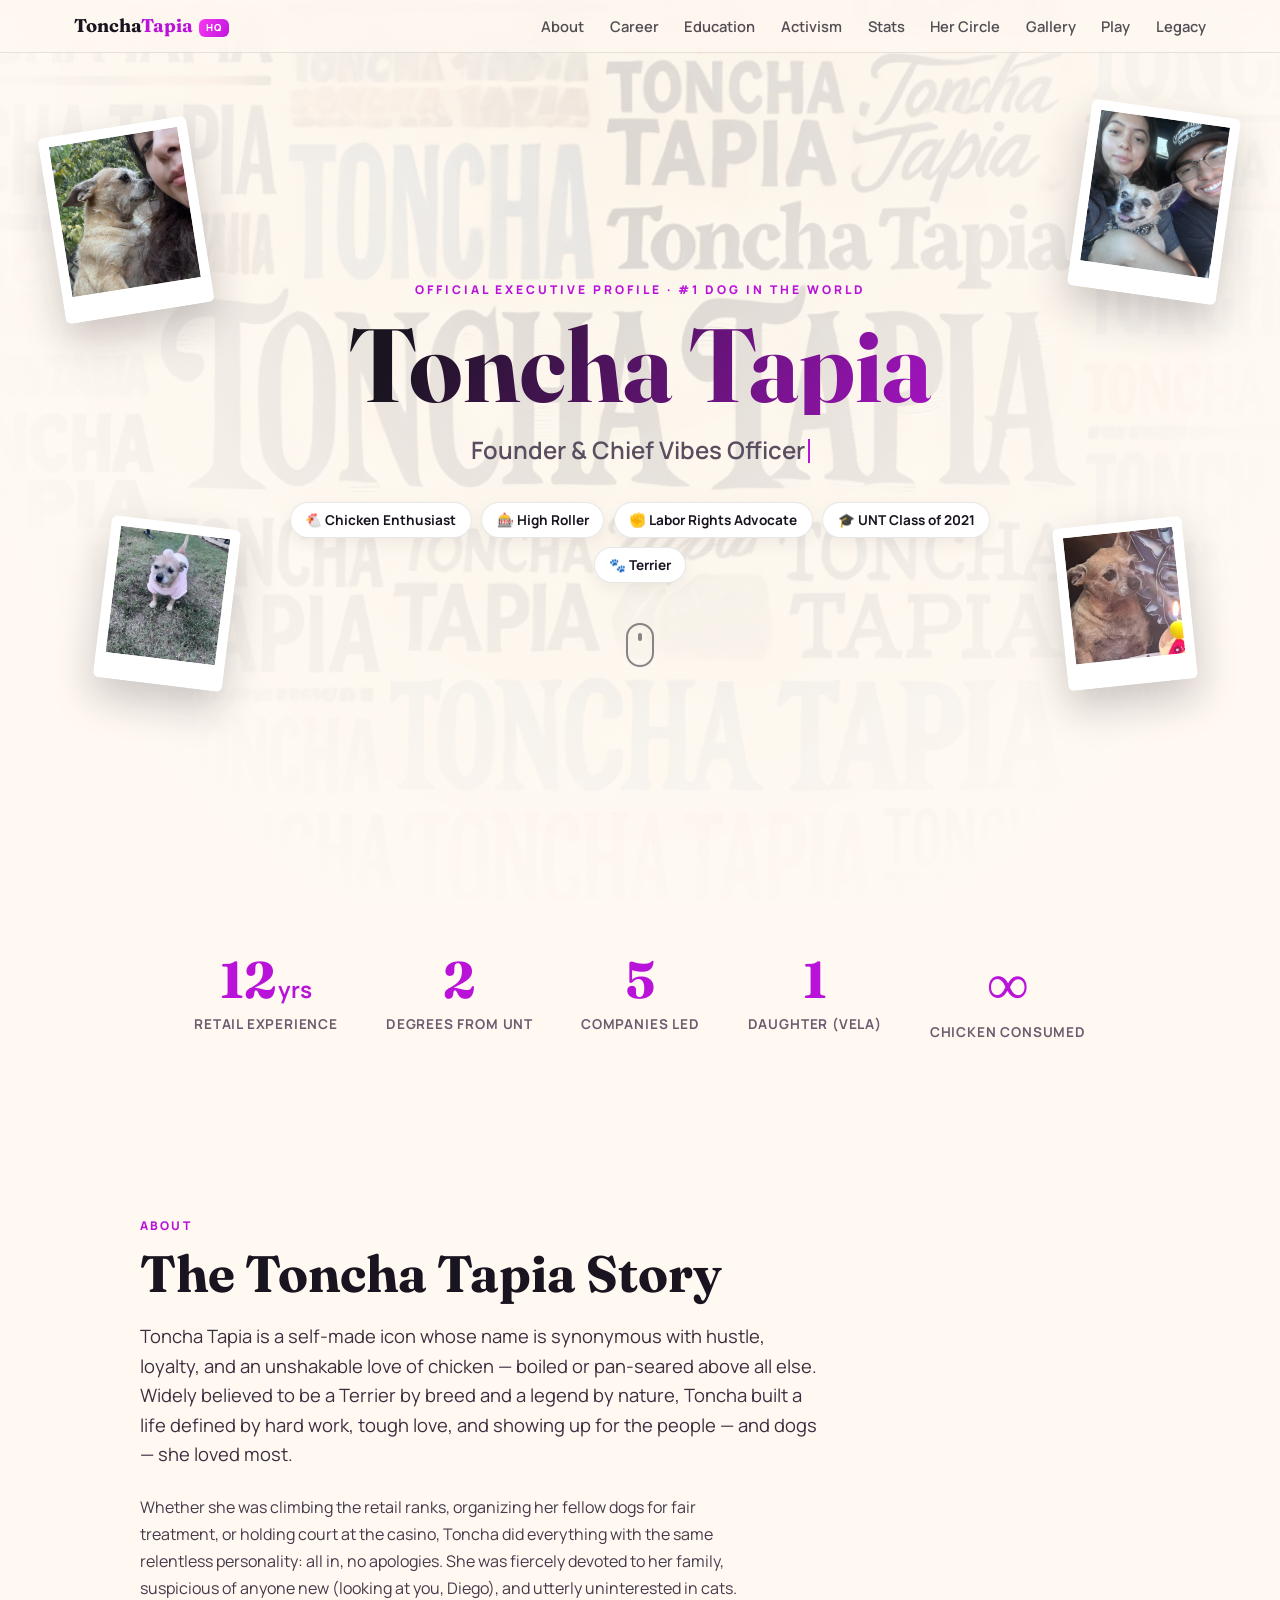
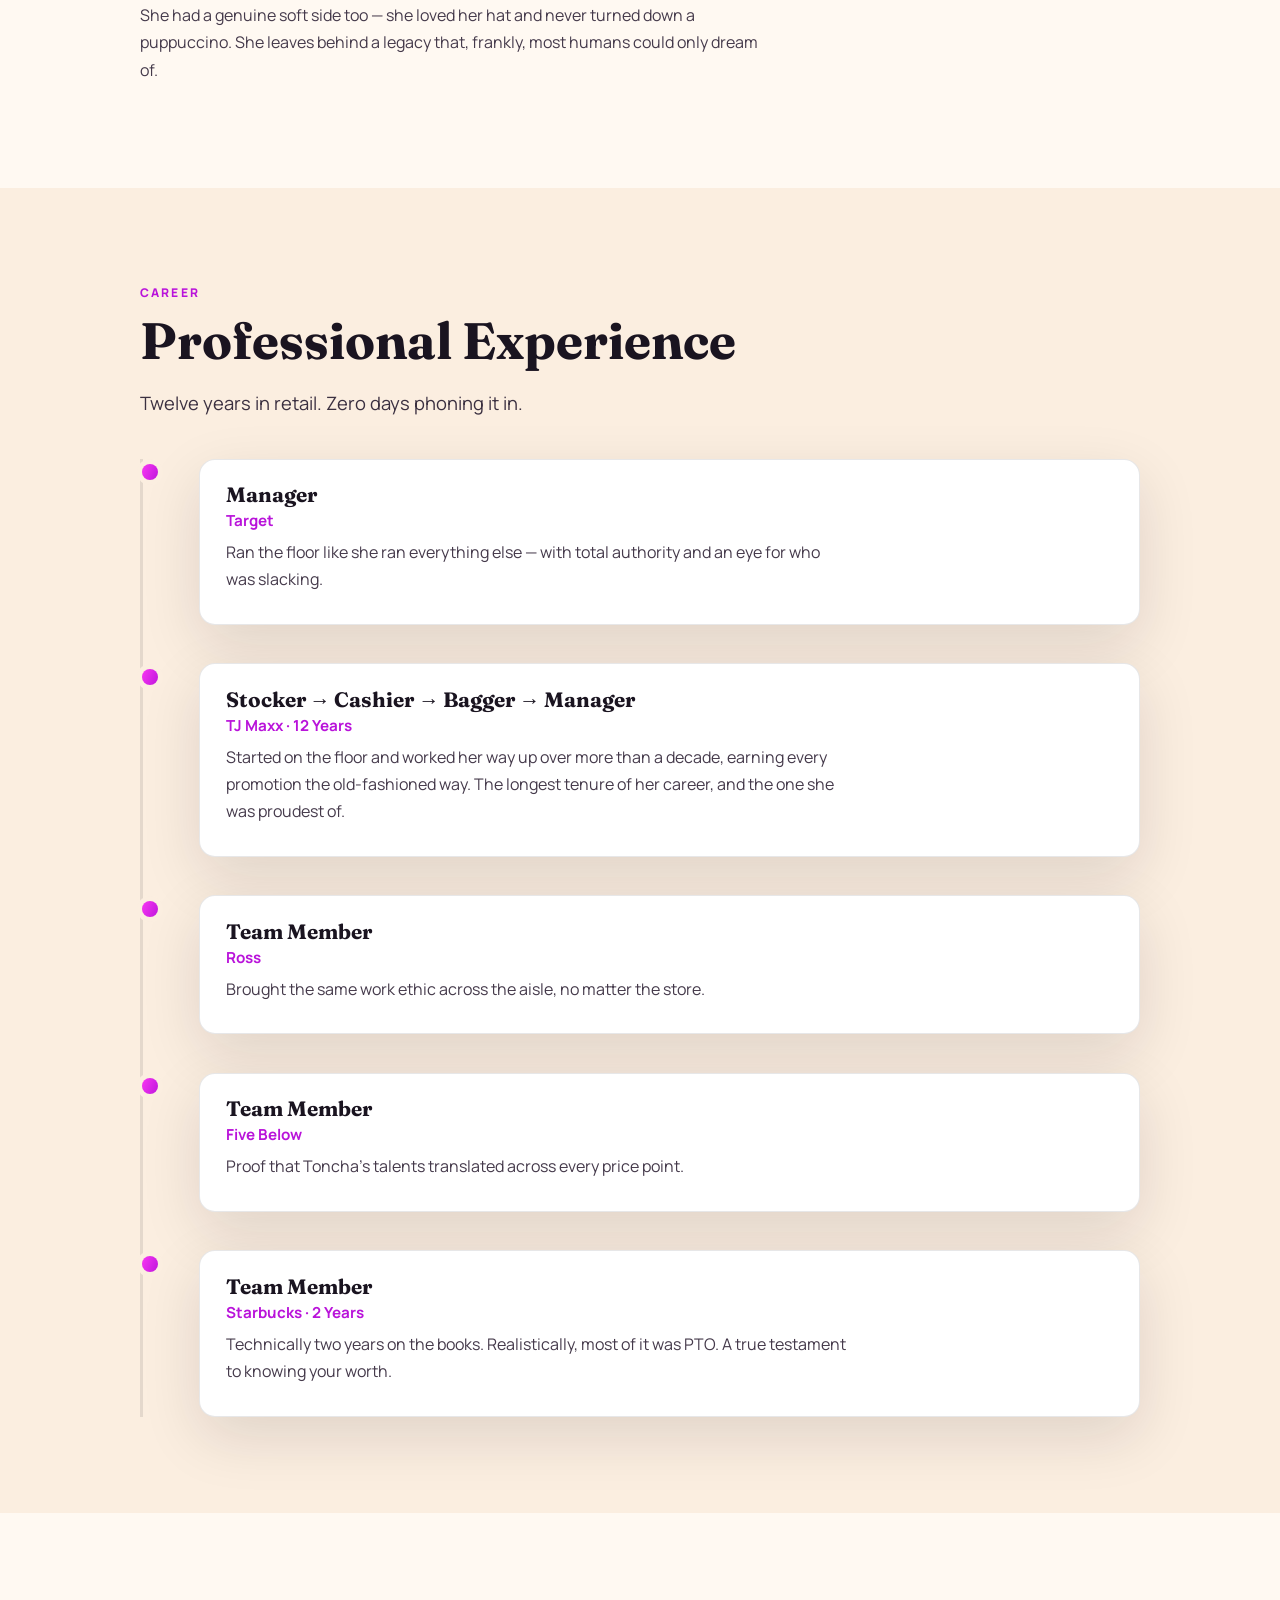
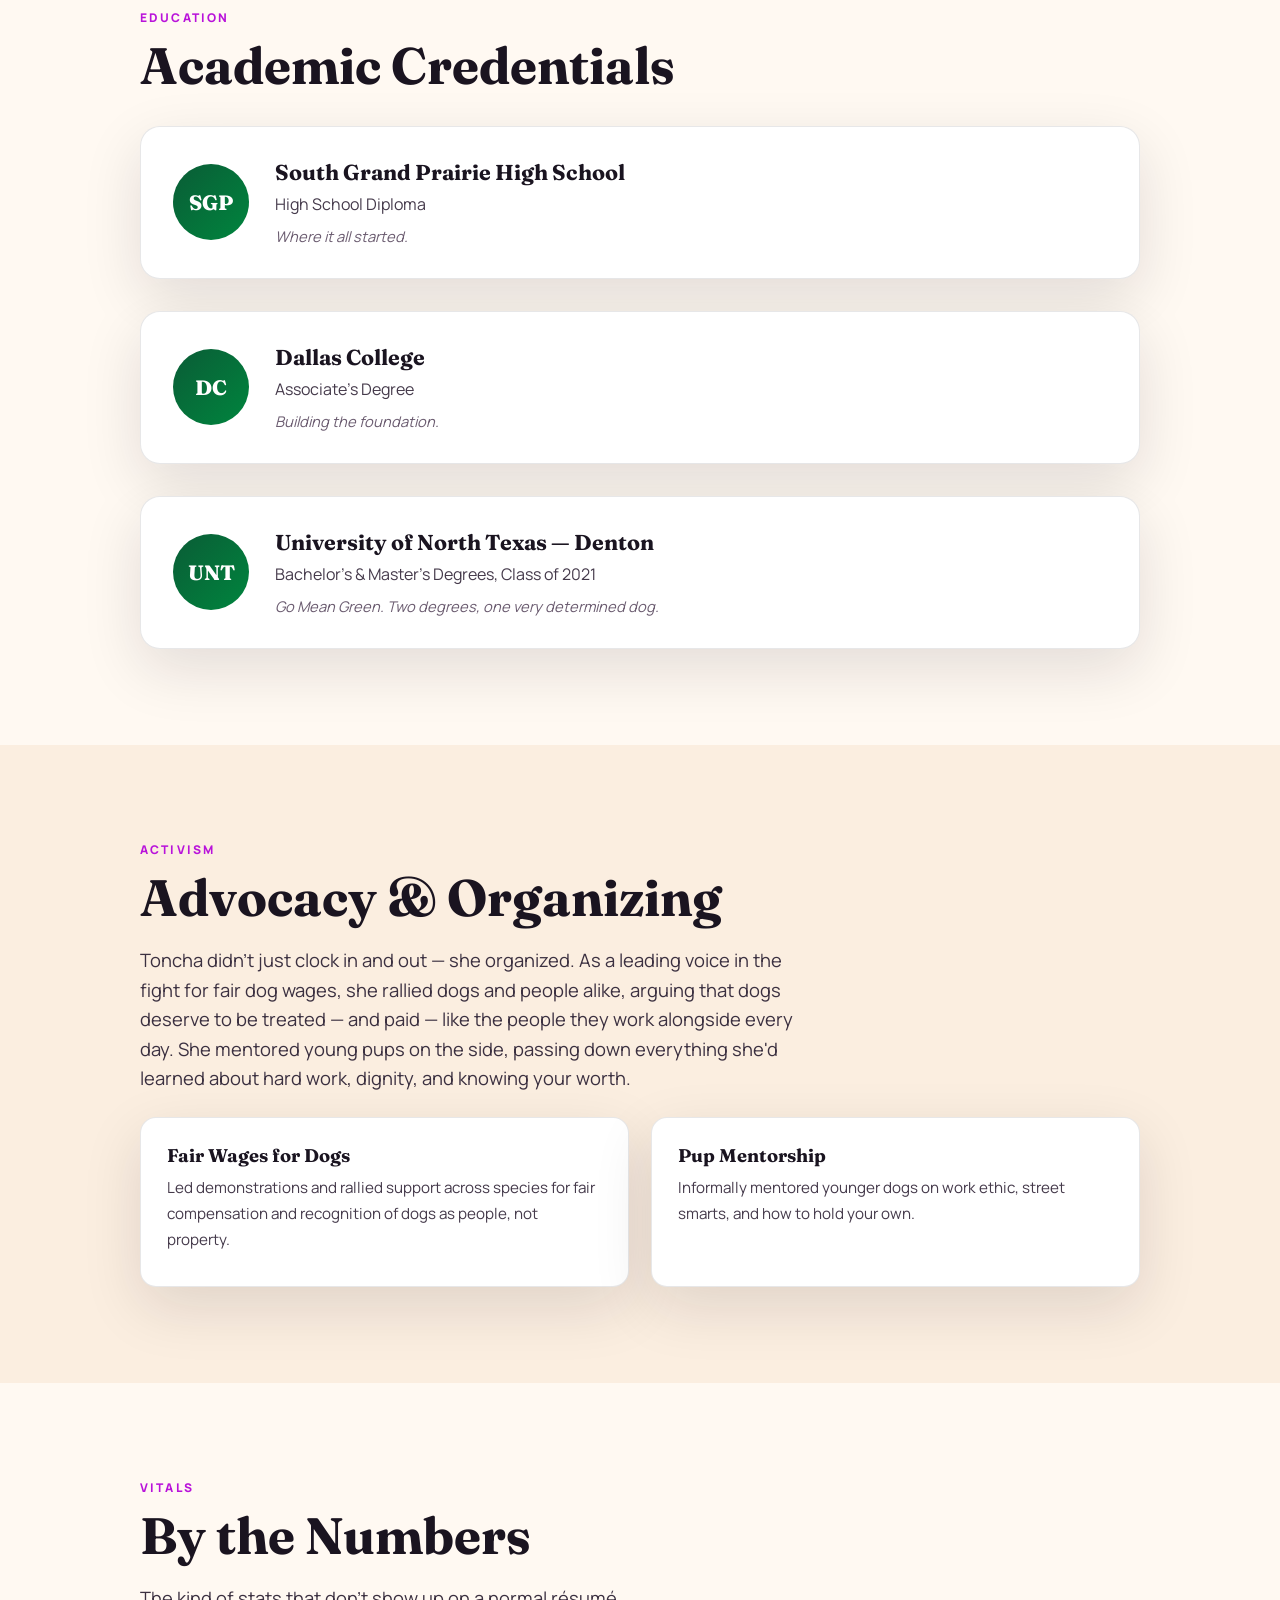
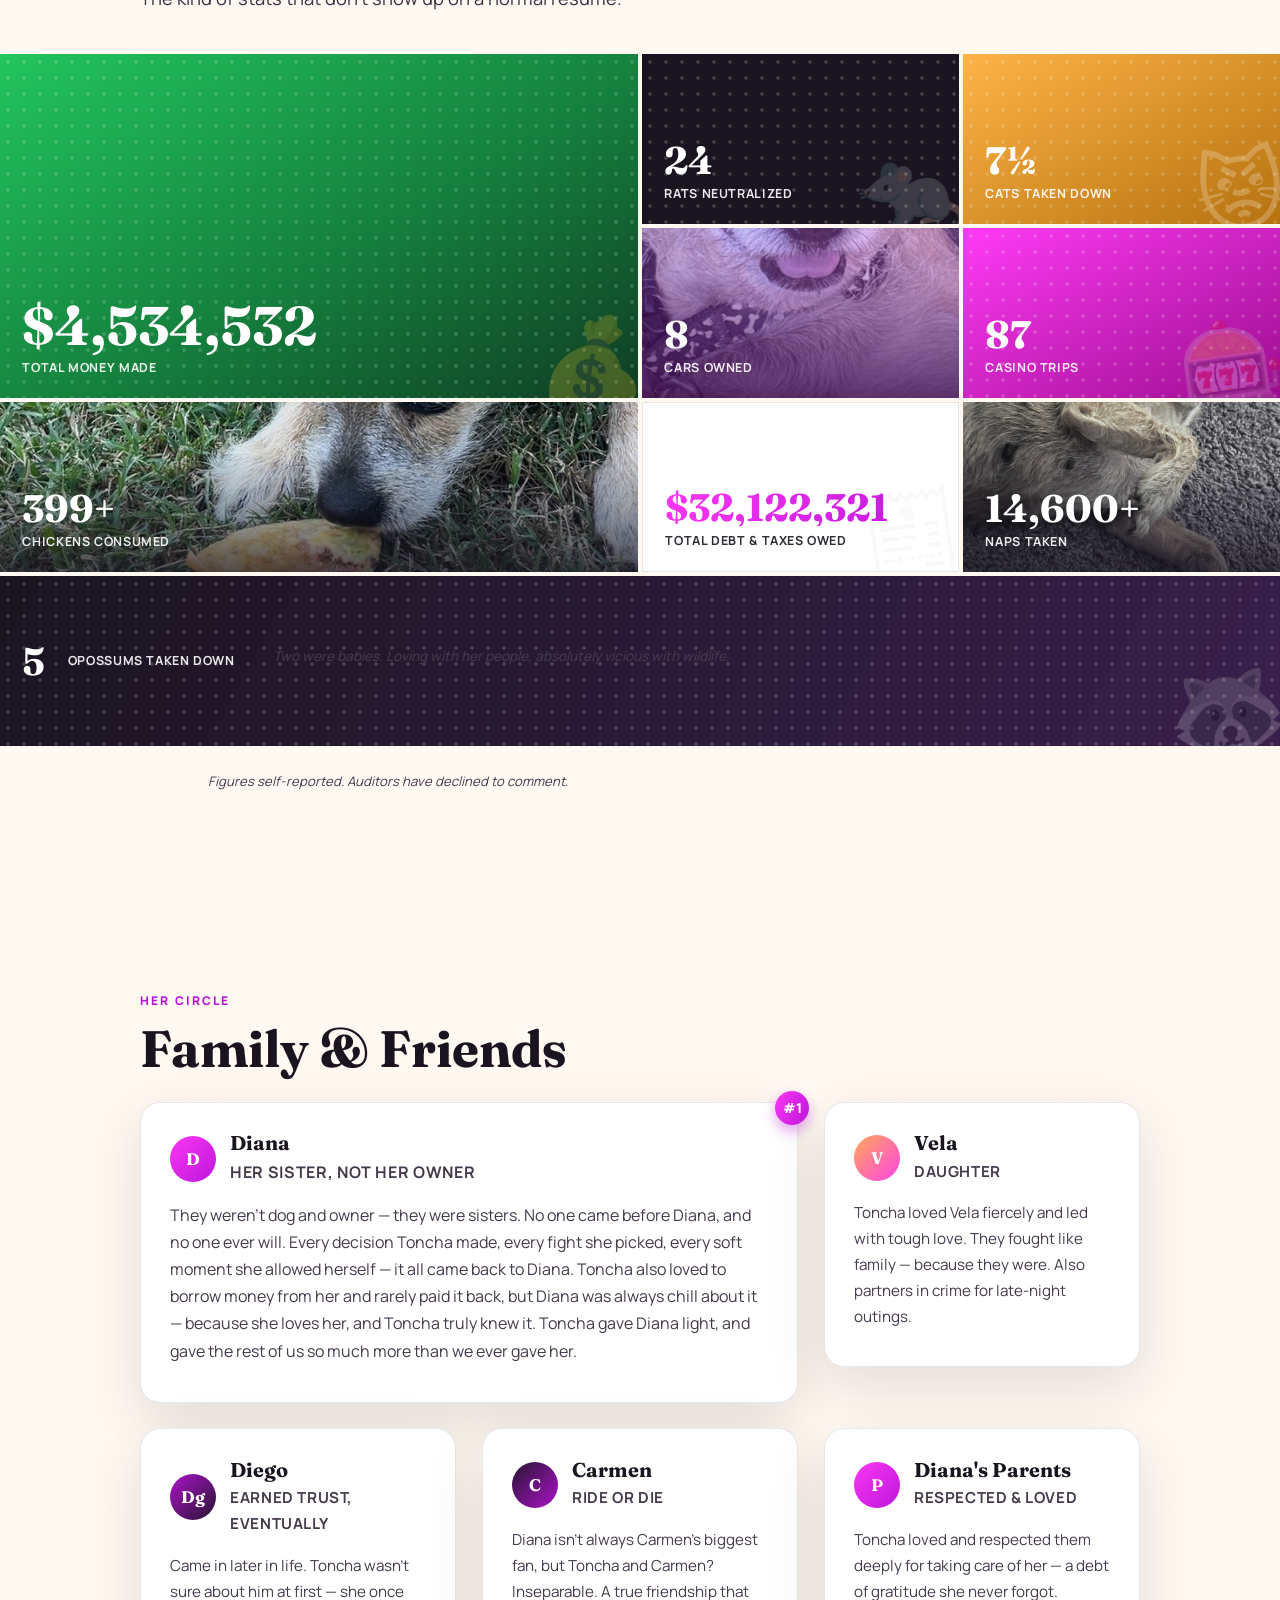
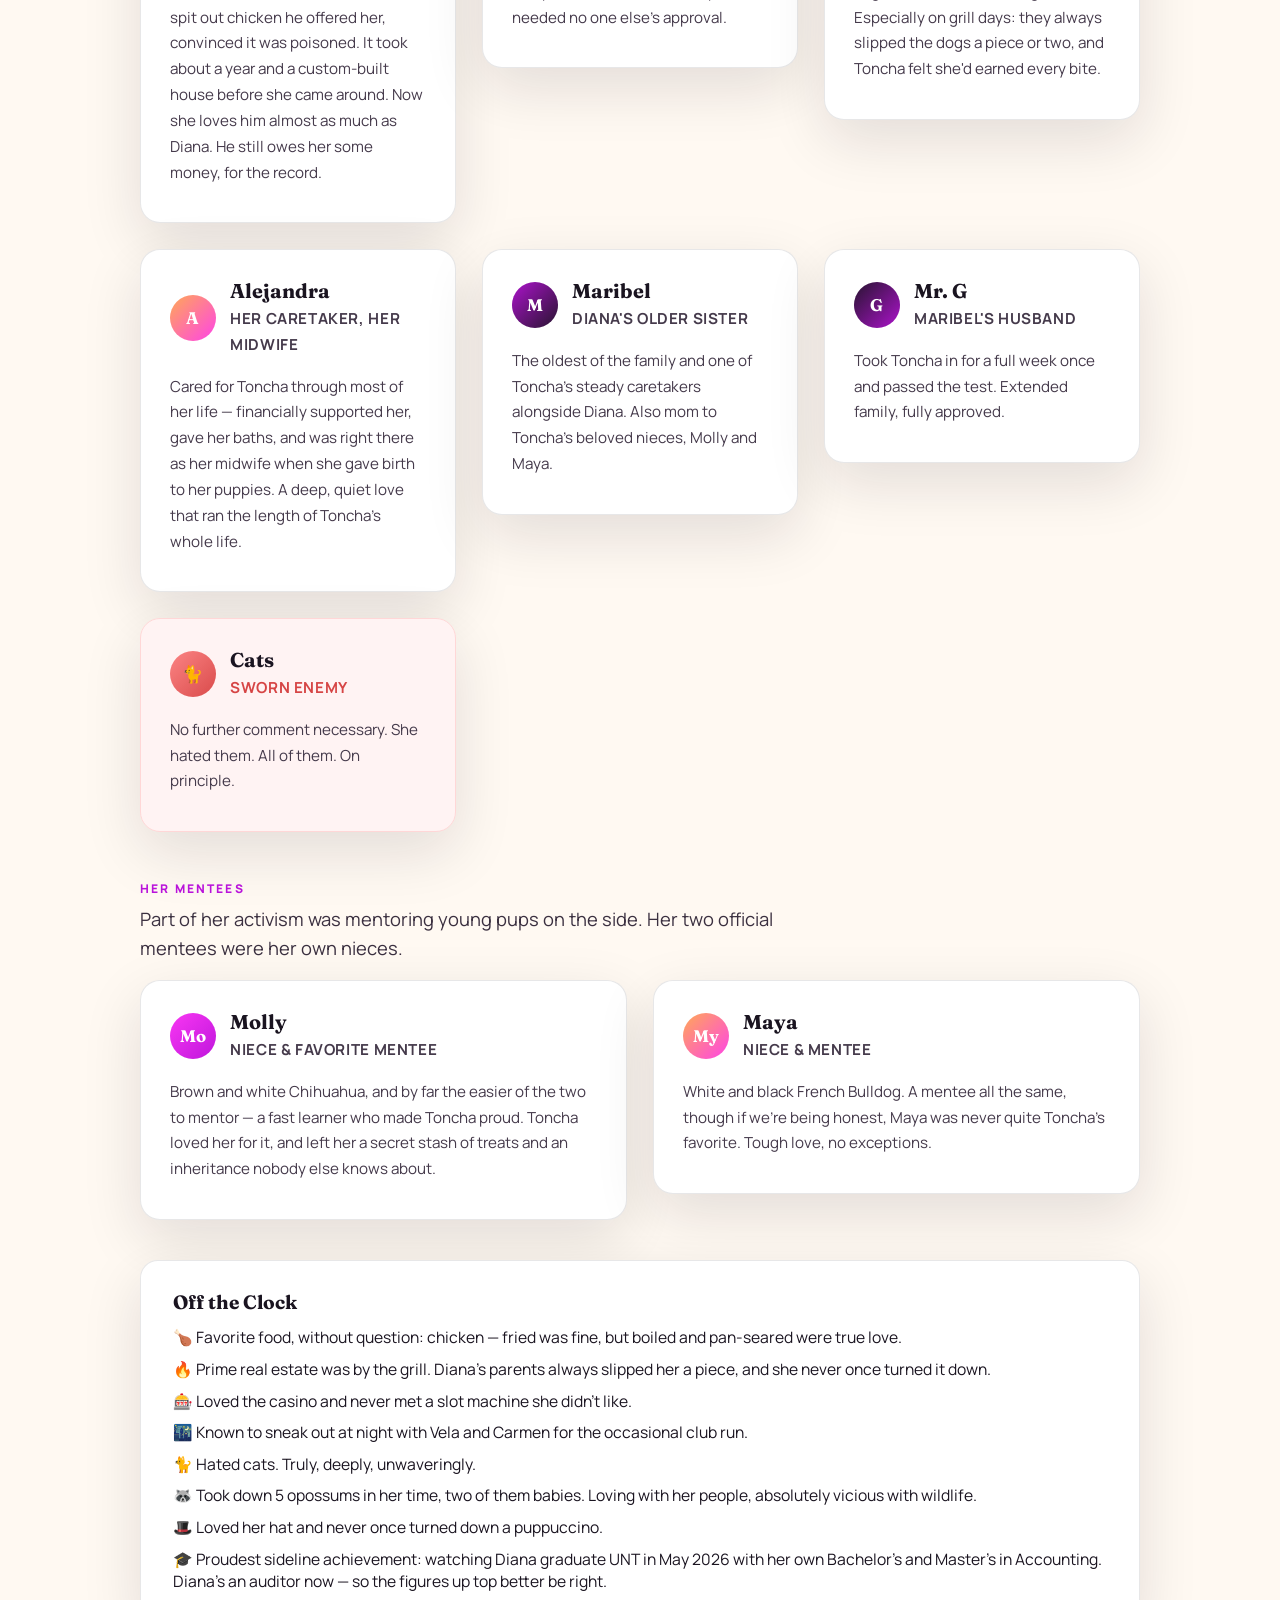
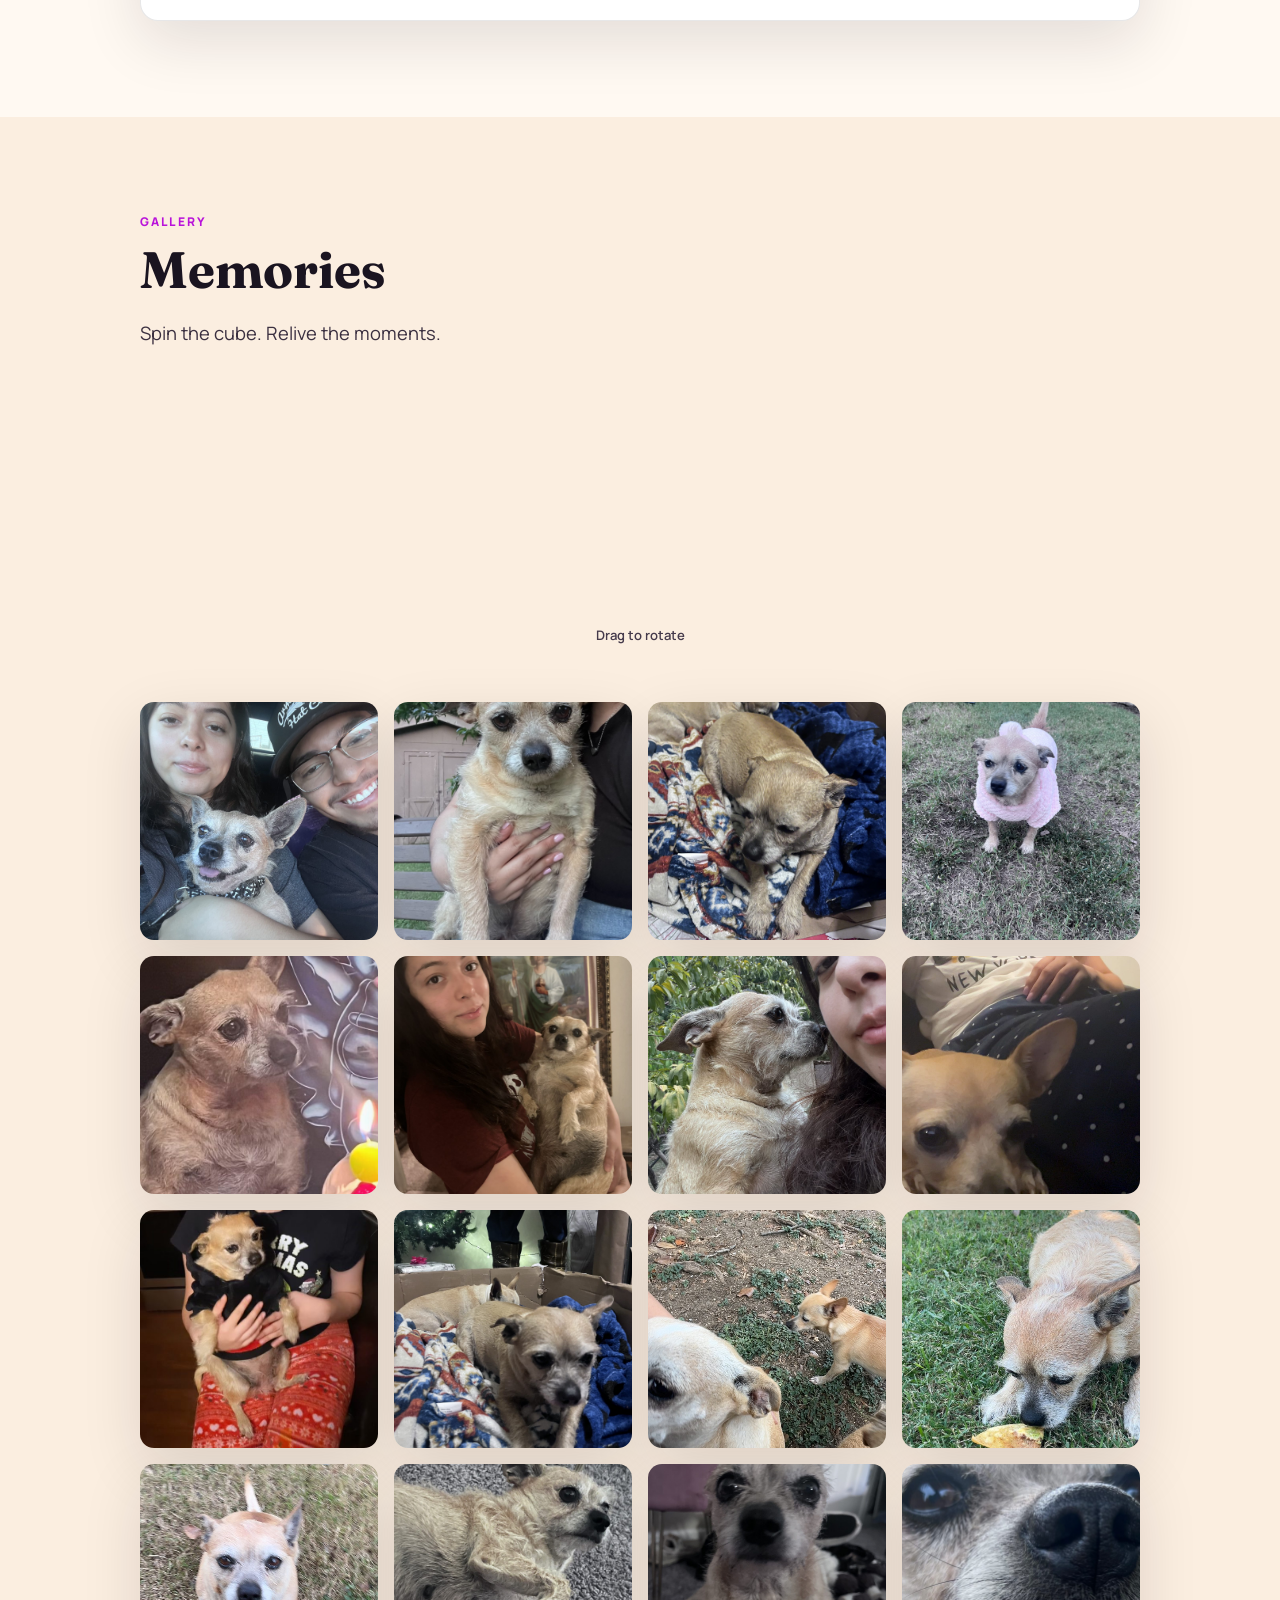
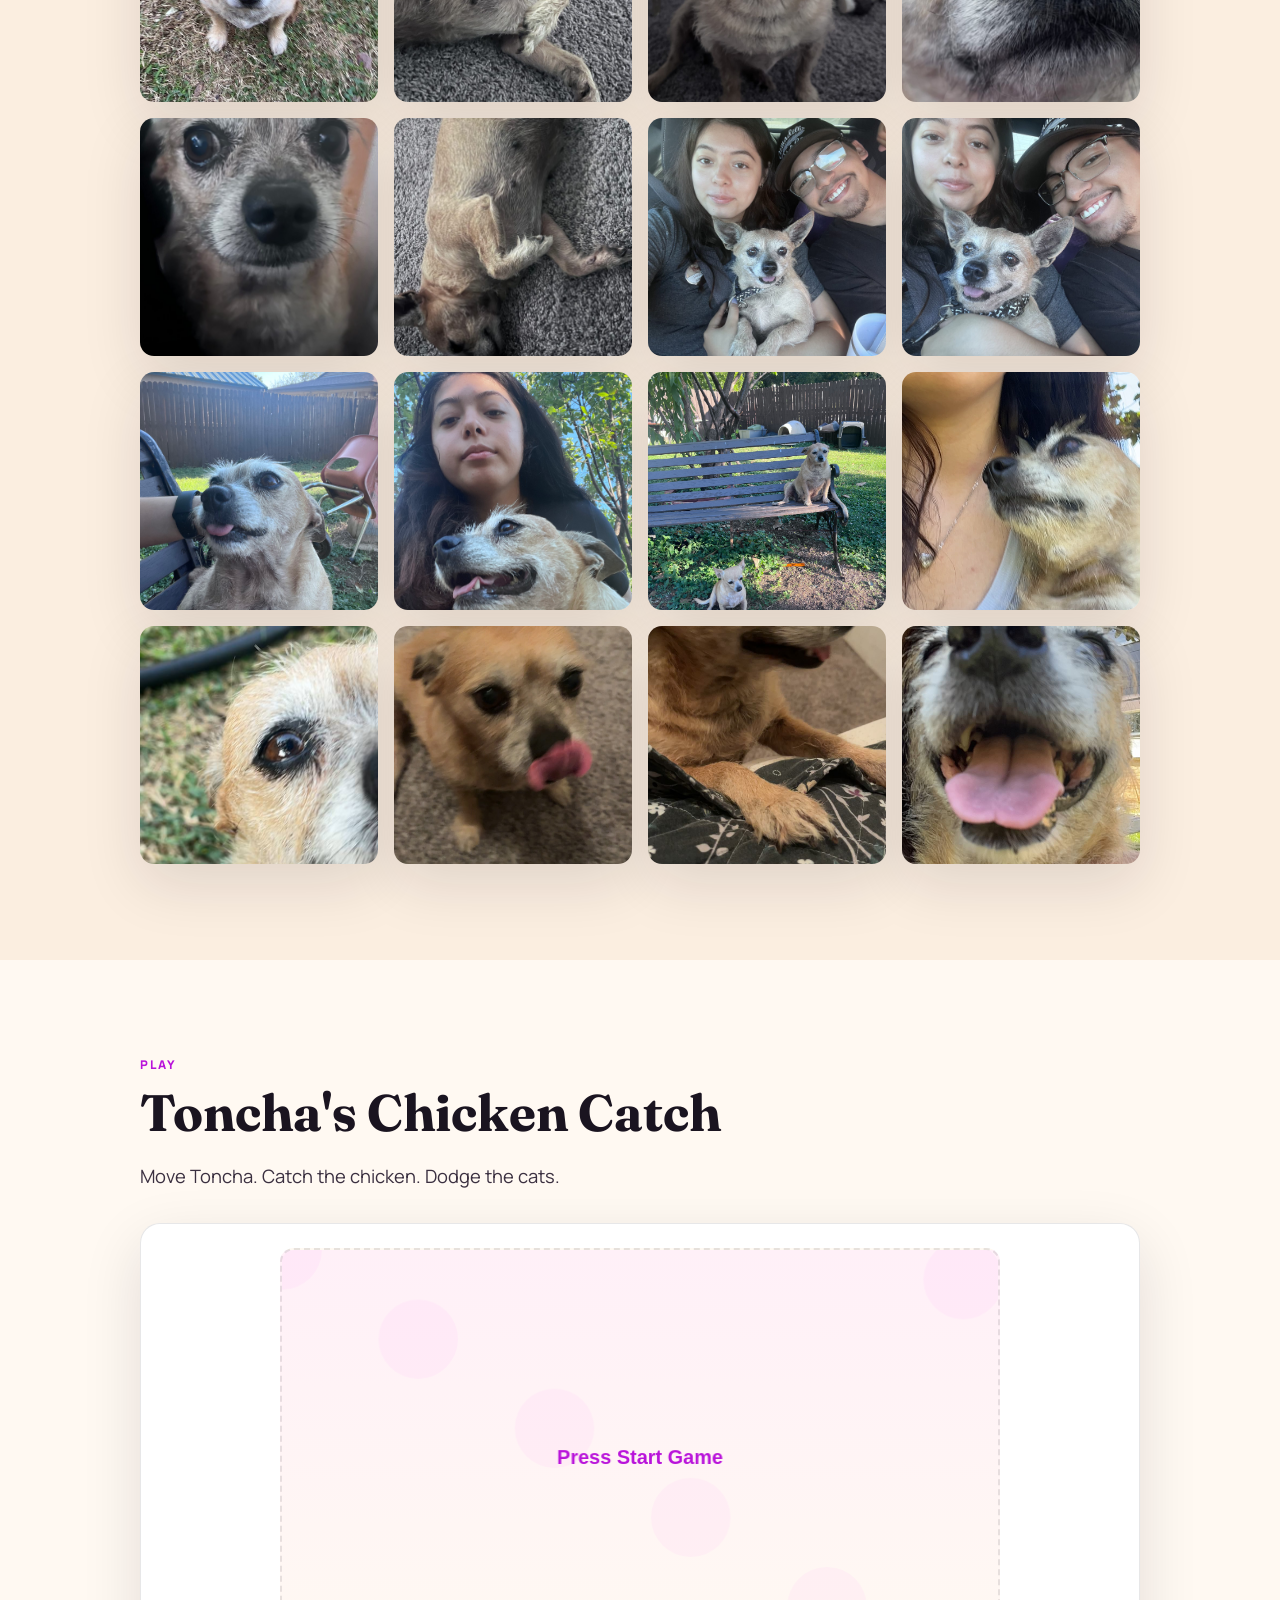
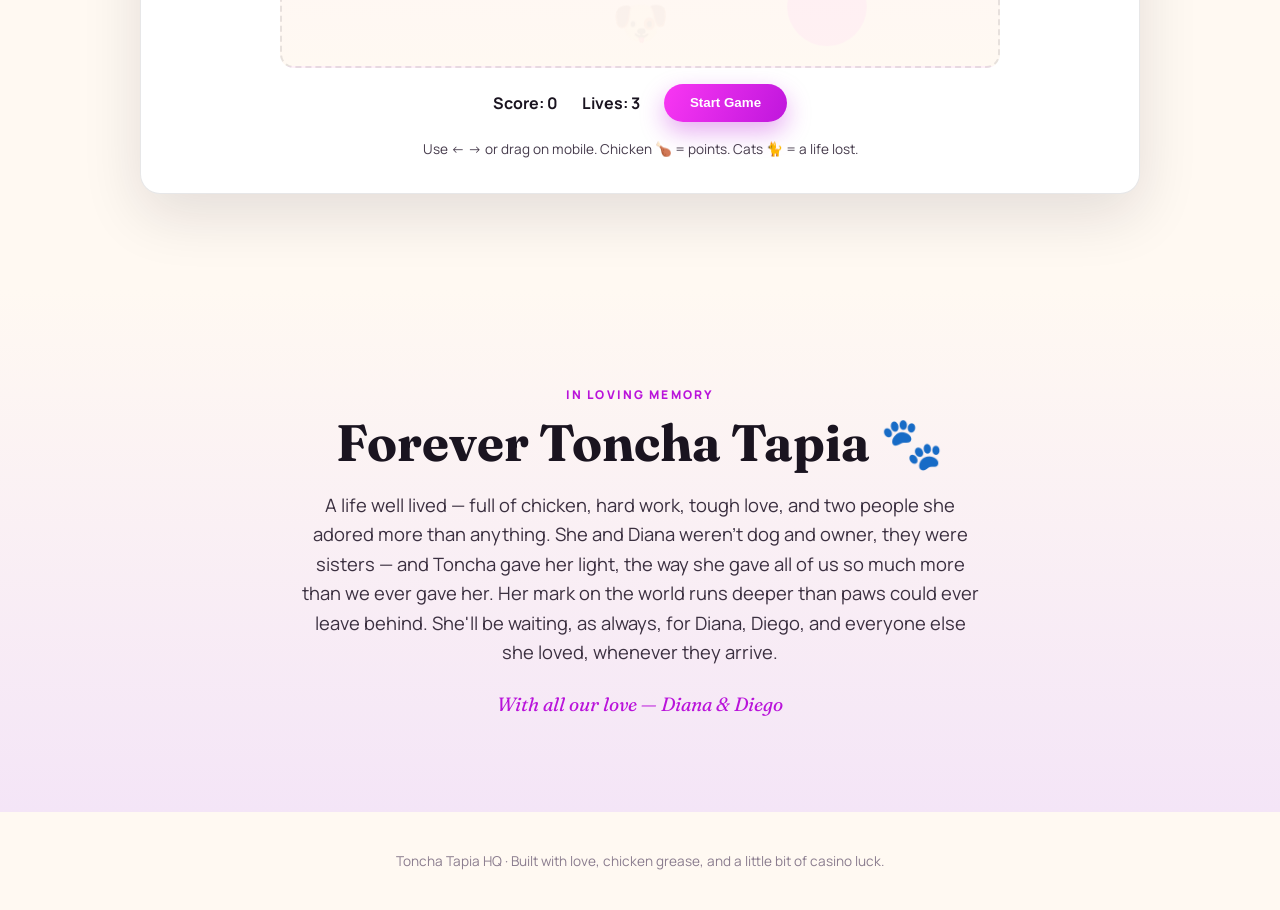
==== commit 63df70d1: "Add Her Mentees section (Molly and Maya), plus hat and puppuccino details to About and fun facts" ====
--- a/hq.html
+++ b/hq.html
@@ -99,7 +99,8 @@
         Whether she was climbing the retail ranks, organizing her fellow dogs for fair treatment, or holding
         court at the casino, Toncha did everything with the same relentless personality: all in, no apologies.
         She was fiercely devoted to her family, suspicious of anyone new (looking at you, Diego), and utterly
-        uninterested in cats. She leaves behind a legacy that, frankly, most humans could only dream of.
+        uninterested in cats. She had a genuine soft side too — she loved her hat and never turned down a
+        puppuccino. She leaves behind a legacy that, frankly, most humans could only dream of.
       </p>
     </div>
   </section>
@@ -379,6 +380,33 @@
         </div>
       </div>
 
+      <div class="mentee-header reveal">
+        <p class="kicker">Her Mentees</p>
+        <p class="lede">Part of her activism was mentoring young pups on the side. Her two official mentees were her own nieces.</p>
+      </div>
+      <div class="people-grid">
+        <div class="person-card reveal">
+          <div class="person-head">
+            <span class="person-avatar">Mo</span>
+            <div>
+              <h3>Molly</h3>
+              <p class="person-role">Niece &amp; Favorite Mentee</p>
+            </div>
+          </div>
+          <p>Brown and white Chihuahua, and by far the easier of the two to mentor — a fast learner who made Toncha proud. Toncha loved her for it, and left her a secret stash of treats and an inheritance nobody else knows about.</p>
+        </div>
+        <div class="person-card reveal">
+          <div class="person-head">
+            <span class="person-avatar">My</span>
+            <div>
+              <h3>Maya</h3>
+              <p class="person-role">Niece &amp; Mentee</p>
+            </div>
+          </div>
+          <p>White and black French Bulldog. A mentee all the same, though if we're being honest, Maya was never quite Toncha's favorite. Tough love, no exceptions.</p>
+        </div>
+      </div>
+
       <div class="fun-facts reveal">
         <h3>Off the Clock</h3>
         <ul>
@@ -388,6 +416,7 @@
           <li>🌃 Known to sneak out at night with Vela and Carmen for the occasional club run.</li>
           <li>🐈 Hated cats. Truly, deeply, unwaveringly.</li>
           <li>🦝 Took down 5 opossums in her time, two of them babies. Loving with her people, absolutely vicious with wildlife.</li>
+          <li>🎩 Loved her hat and never once turned down a puppuccino.</li>
           <li>🎓 Proudest sideline achievement: watching Diana graduate UNT in May 2026 with her own Bachelor's and Master's in Accounting. Diana's an auditor now — so the figures up top better be right.</li>
         </ul>
       </div>
--- a/assets/css/hq.css
+++ b/assets/css/hq.css
@@ -628,6 +628,10 @@
 .person-card.dislike { background: #fff3f3; border-color: #ffd7d7; }
 .person-card.dislike .person-role { color: #d64545; }
 .person-card.dislike .person-avatar { background: linear-gradient(135deg, #ff8a8a -10%, #d64545 110%); }
+
+.mentee-header { margin-top: 3rem; margin-bottom: -0.5rem; }
+.mentee-header .kicker { margin-bottom: 0.5rem; }
+.mentee-header .lede { margin-bottom: 0; }
 
 .fun-facts {
   margin-top: 2.5rem;
